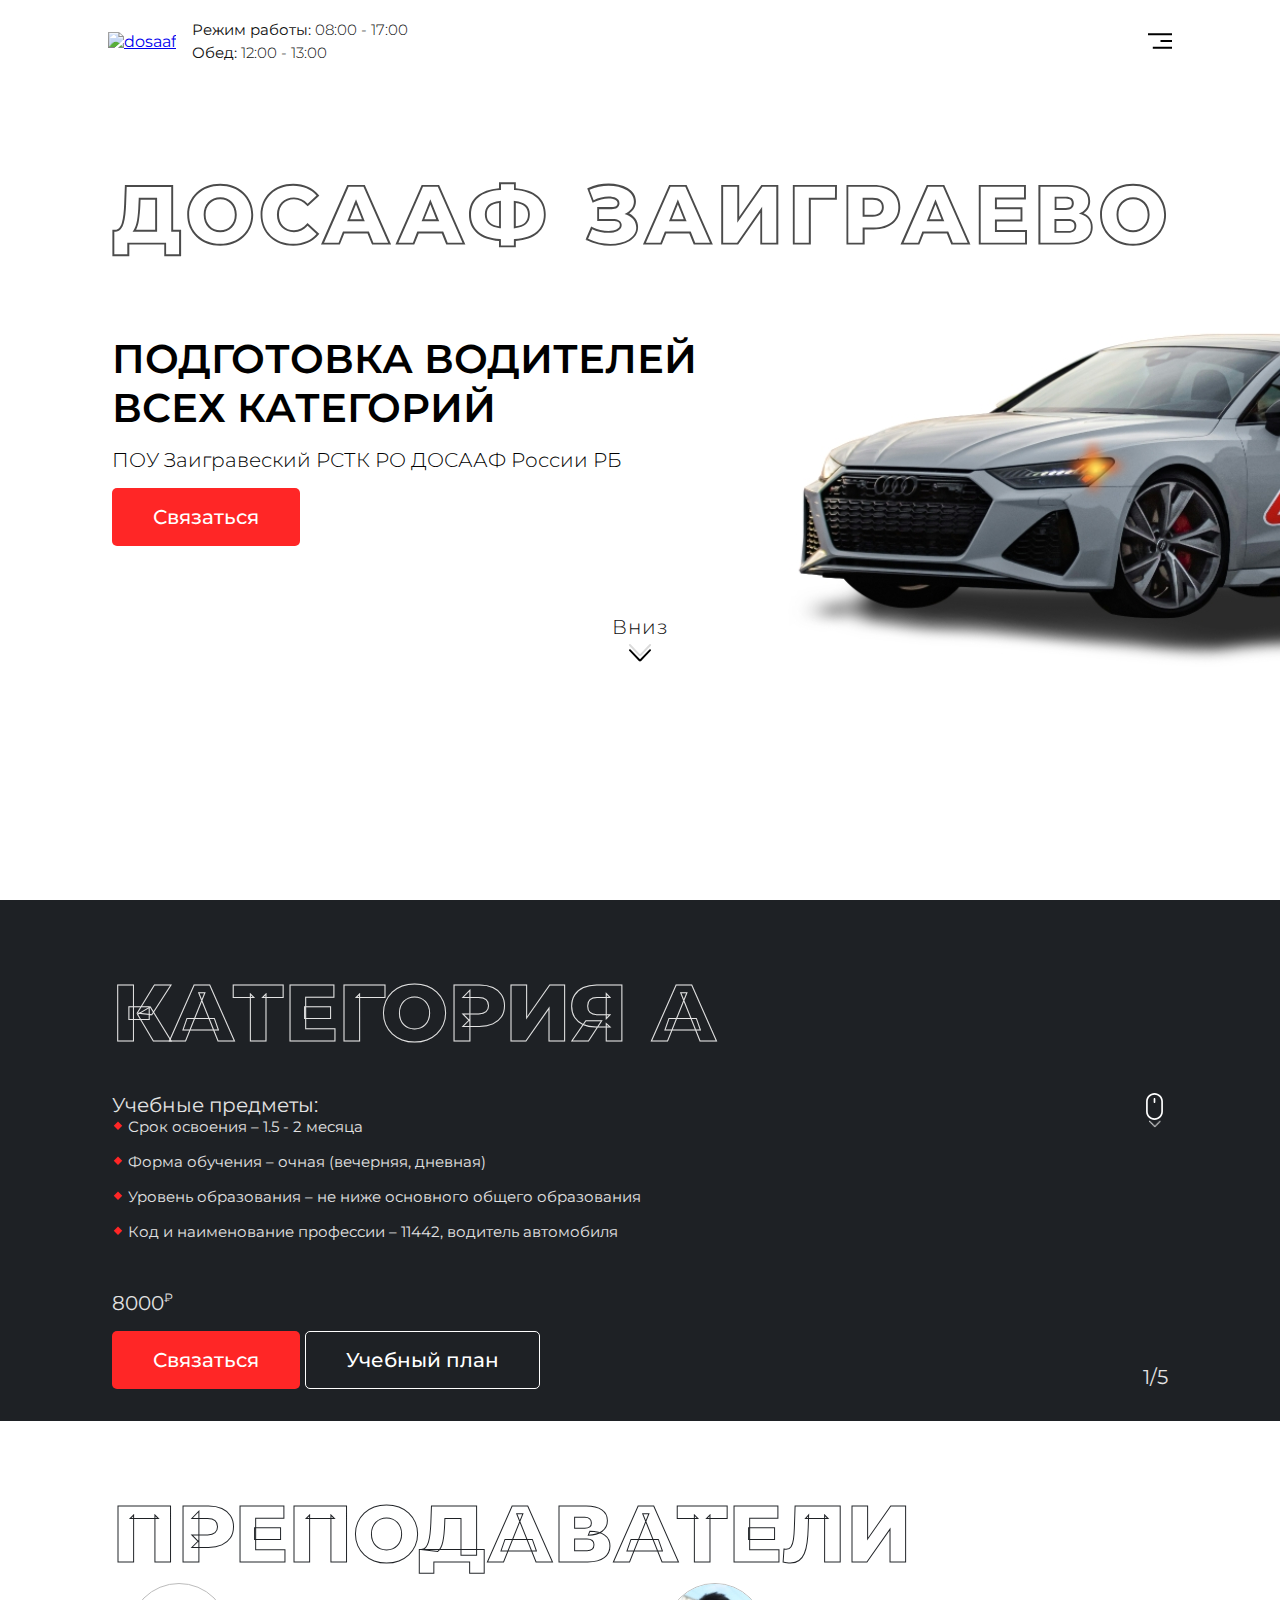
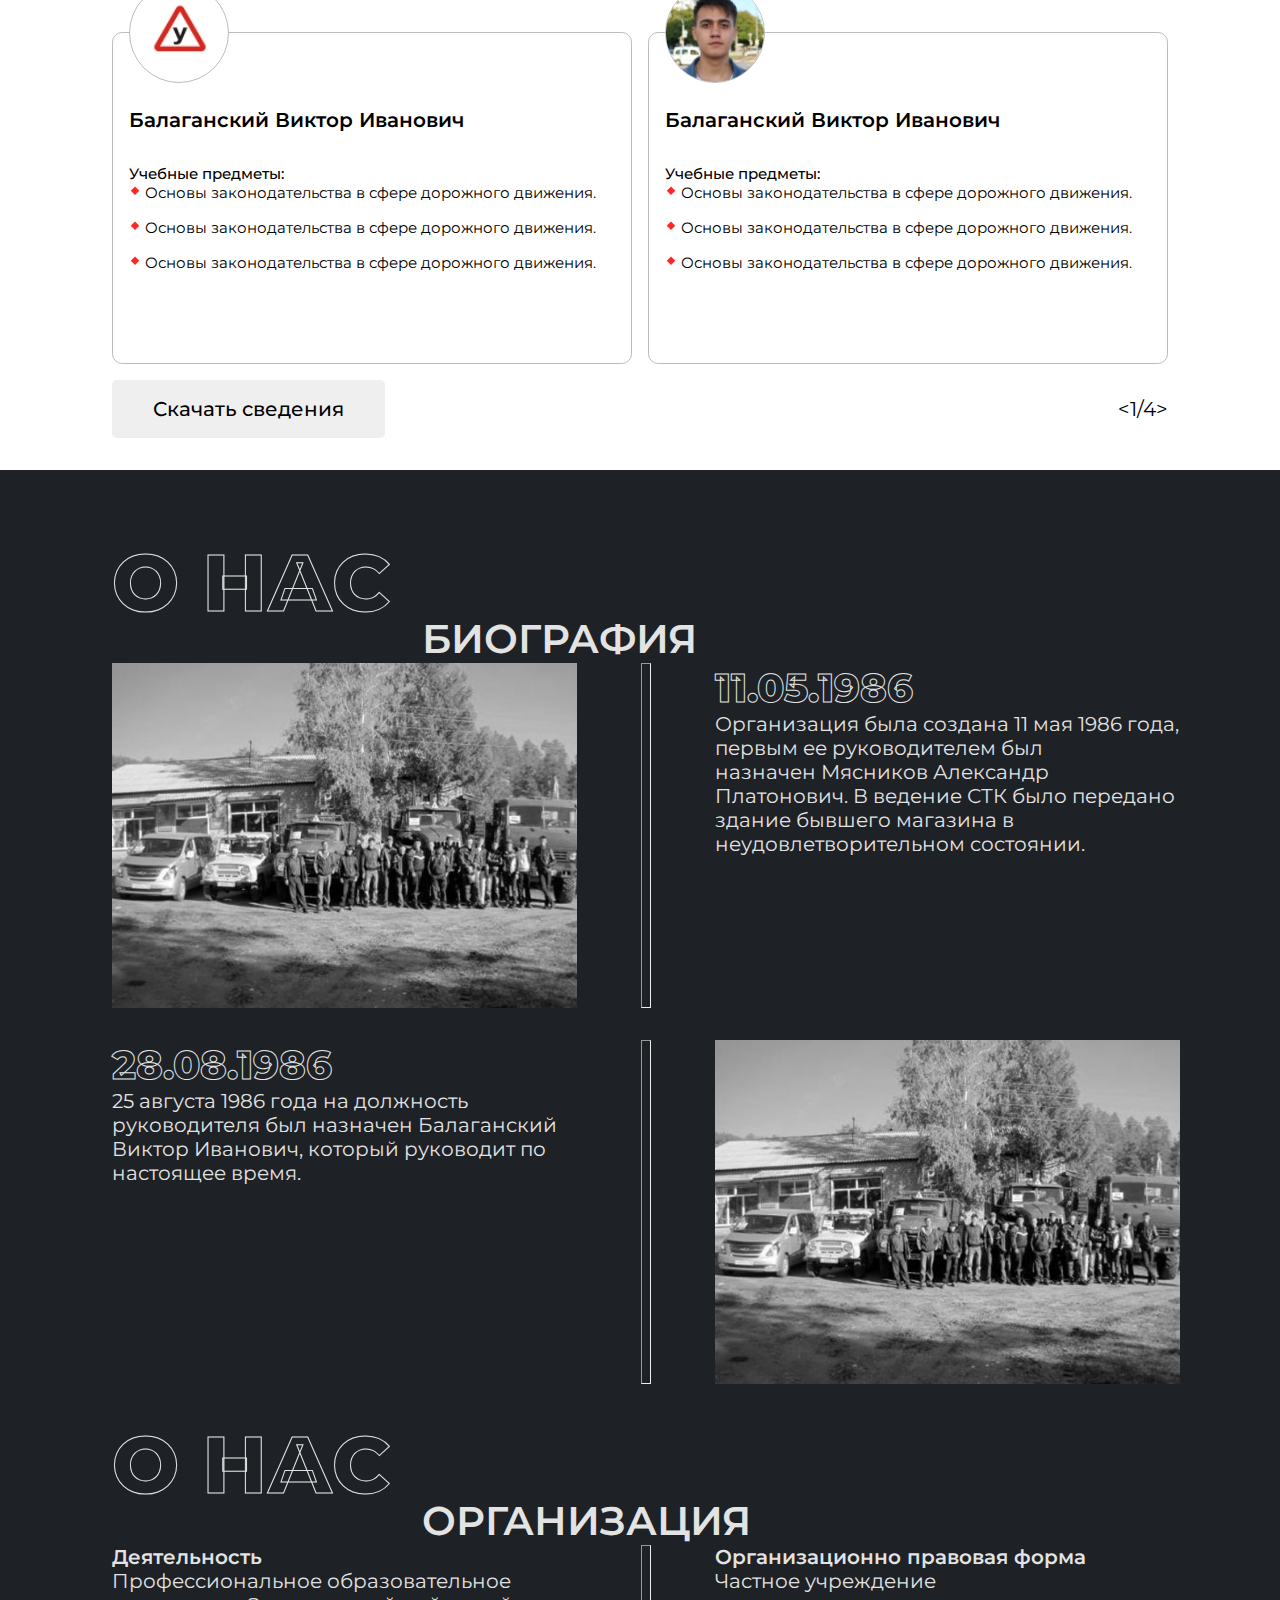
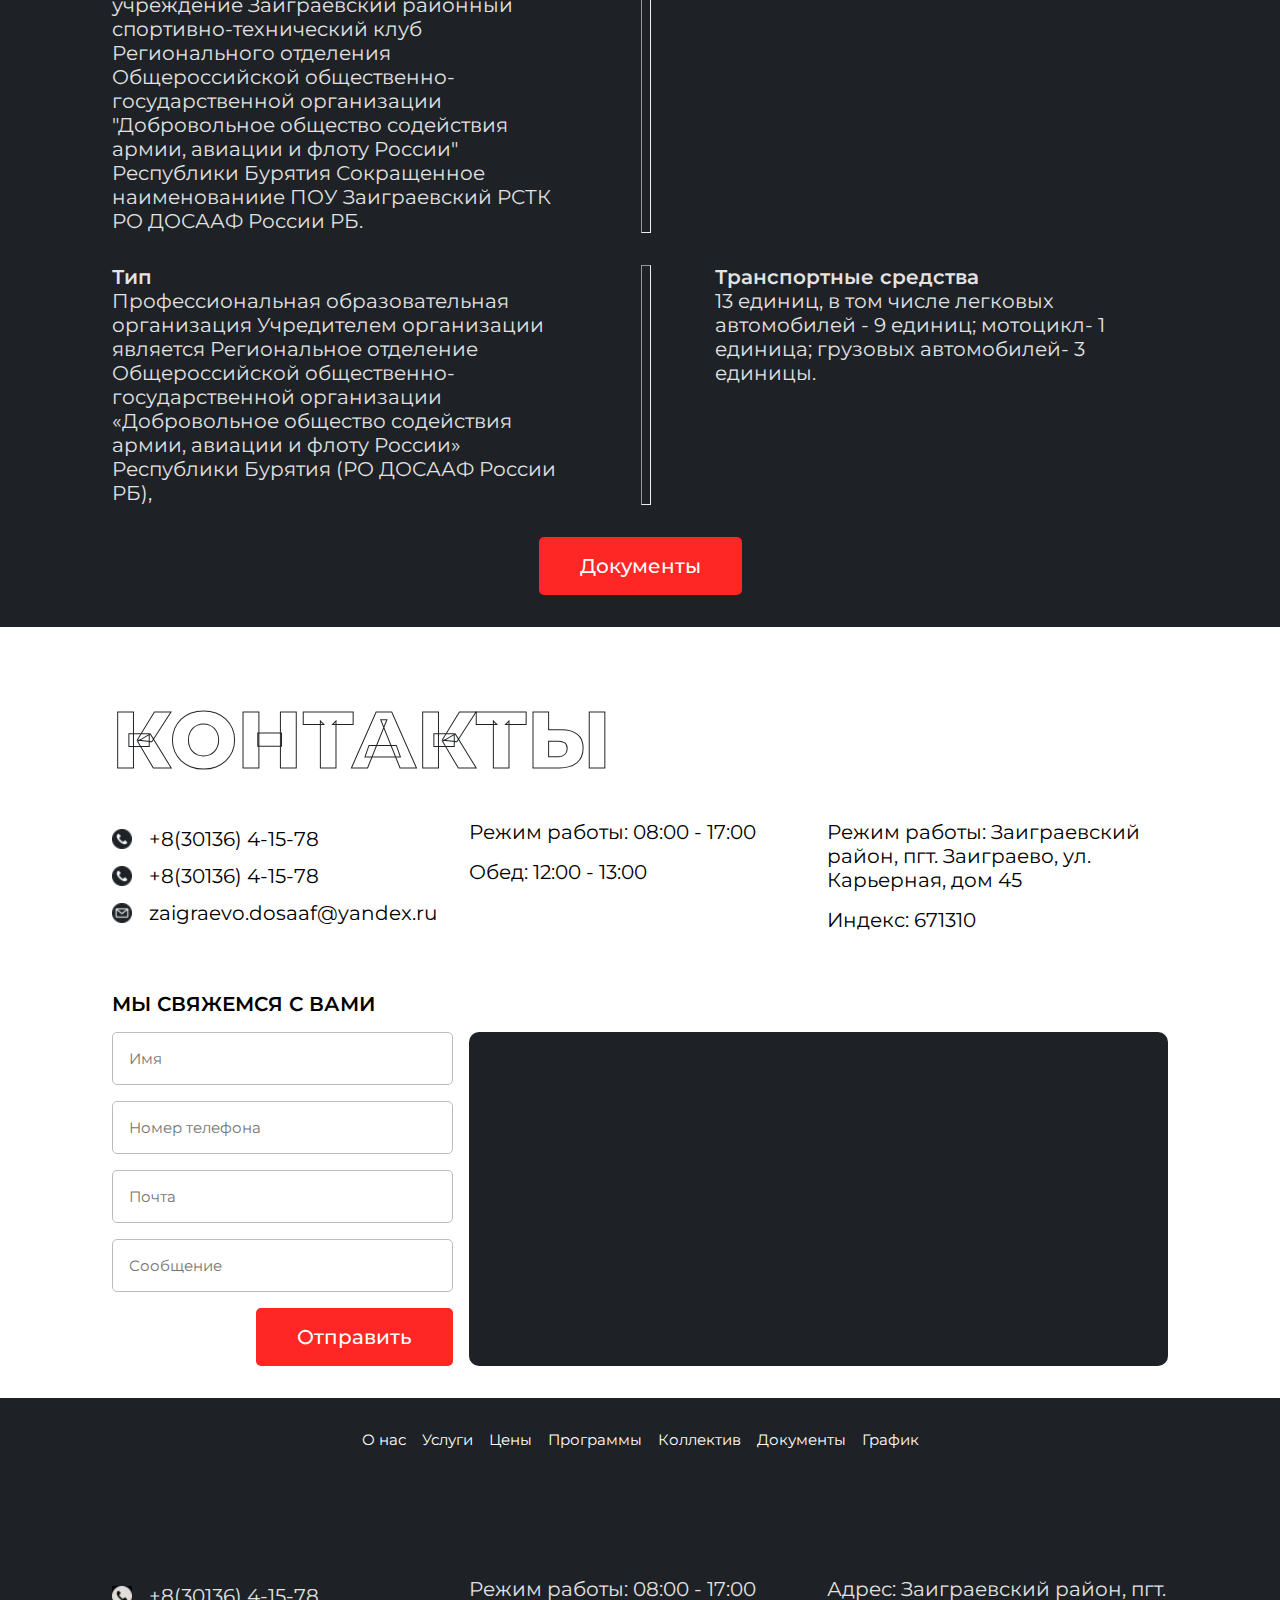
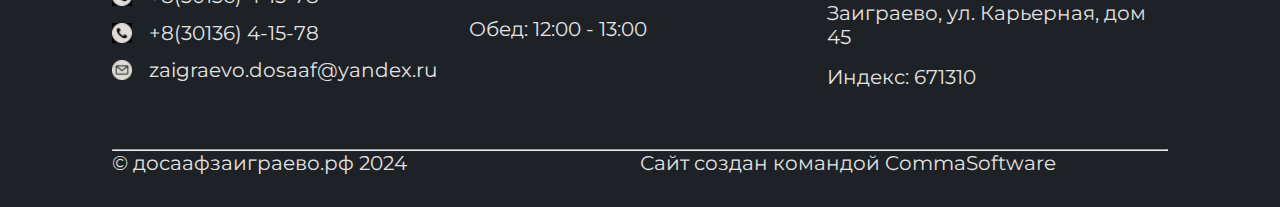
==== dosaaf-zaigraevo/index.html @ 447f6dce "Layout of header is ready" ====
<!DOCTYPE html>
<html lang="en">
<head>
	<meta charset="UTF-8">
	<meta name="viewport" content="width=device-width, initial-scale=1.0">
	<meta name="viewport" content="width=device-width, initial-scale=1">
	<link rel="stylesheet" href="css/root.css">
	<link rel="stylesheet" href="css/ui.css">
	<link rel="stylesheet" href="css/normalize.css">
	<link rel="stylesheet" href="css/sections/header.css">
	<link rel="stylesheet" href="css/sections/main-banner.css">
	<link rel="stylesheet" href="css/sections/teachers.css">
	<link rel="stylesheet" href="css/sections/about-us.css">
	<link rel="stylesheet" href="css/sections/contacts.css">
	<link rel="stylesheet" href="css/sections/footer.css">
	<link rel="stylesheet" href="css/sections/category.css">
	<link rel="preconnect" href="https://fonts.googleapis.com">
	<link rel="preconnect" href="https://fonts.gstatic.com" crossorigin>
	<link rel="preconnect" href="https://fonts.googleapis.com">
	<link rel="preconnect" href="https://fonts.gstatic.com" crossorigin>
	<link href="https://fonts.googleapis.com/css2?family=Montserrat:ital,wght@0,100..900;1,100..900&display=swap" rel="stylesheet">
	<title>Document</title>
</head>
<body>
	<header class="header">
		<div class="header__container">
			<div class="nav__header">
				<div class="nav-info">
					<a href="#!" class="nav__logo">
						<img src="img/dosaaf.jpg" alt="dosaaf" class="dosaaf__logo" loading="lazy">
					</a>
					<div class="nav-info__item">
						<p class="nav-info__data-field"><b>Режим работы:</b> 08:00 - 17:00</p>
						<p class="nav-info__data-field"><b>Обед:</b> 12:00 - 13:00</p>
					</div>
				</div>
				<div class="nav__menu">
					<button class="nav__btn" id="changeImgBtn"></button>
					<div class="nav__menu--hidden">
						<div class="nav__hidden">
							<nav class="nav-footer--hidden">
								<a href="#about-us-section" class="nav-footer__link">О нас</a>
								<a href="#category-section" class="nav-footer__link">Услуги</a>
								<a href="#category-section" class="nav-footer__link">Цены</a>
								<a href="#category-section" class="nav-footer__link">Программы</a>
								<a href="#teachers-section" class="nav-footer__link">Коллектив</a>
								<a href="#document-section" class="nav-footer__link">Документы</a>
								<a href="#contact-section" class="nav-footer__link">График</a>
							</nav>
							<div class="nav__contact-info">
								<div class="contact-info__item">
									<p class="contact-info__data-field has--icon contact--phone">+8(30136) 4-15-78</p>
									<p class="contact-info__data-field has--icon contact--phone">+8(30136) 4-15-78</p>
									<p class="contact-info__data-field has--icon contact--email">zaigraevo.dosaaf@yandex.ru</p>
								</div>
								<div class="contact-info__item">
									<p class="contact-info__data-field"><b>Адрес:</b> Заиграевский район, пгт.<br>Заиграево, ул. Карьерная, дом 45</p>
									<p class="contact-info__data-field"><b>Индекс:</b> 671310</p>
								</div>
							</div>
						</div>
					</div>
				</div>
			</div>
		</div>
	</header>
	<section class="section light-background">
		<div class="container" id="main-section">
			<div class="main-name"></div>
			<div class="main-banner">
				<div class="main-banner__text-block">
					<h1 class="main-banner__text-block__title">Подготовка водителей всех категорий</h1>
					<h2 class="main-banner__text-block__text">ПОУ Заигравеский РСТК РО ДОСААФ России РБ</h2>
					<a href="#contact-section" class="btn btn is--red" type="submit">Связаться</a>
				</div>
				<div class="main-banner__image-block">
					<img src="img/car.jpeg" alt="car" class="car-logo" loading="lazy">
					<svg class="car-blick" width="681" height="387" viewBox="0 0 681 387" fill="none" xmlns="http://www.w3.org/2000/svg" xmlns:xlink="http://www.w3.org/1999/xlink"><g filter="url(#filter0_f_2008_5)"><path d="M315.327 157.72L322.455 139L327.545 156.68L353 163.96L329.582 173.32L322.455 191L315.327 173.32L297 163.96L315.327 157.72Z" fill="url(#paint0_radial_2008_5)"/></g><defs><pattern id="pattern0_2008_5" patternContentUnits="objectBoundingBox" width="1" height="1"><use xlink:href="#image0_2008_5" transform="scale(0.000295247 0.000664495)"/></pattern><filter id="filter0_f_2008_5" x="286.7" y="128.7" width="76.6" height="72.6" filterUnits="userSpaceOnUse" color-interpolation-filters="sRGB"><feFlood flood-opacity="0" result="BackgroundImageFix"/><feBlend mode="normal" in="SourceGraphic" in2="BackgroundImageFix" result="shape"/><feGaussianBlur stdDeviation="5.15" result="effect1_foregroundBlur_2008_5"/></filter><radialGradient id="paint0_radial_2008_5" cx="0" cy="0" r="1" gradientUnits="userSpaceOnUse" gradientTransform="translate(325 167) rotate(93.5763) scale(24.0468 25.8966)"><stop stop-color="white"/><stop offset="0.225" stop-color="#FFD951"/><stop offset="0.445" stop-color="#FF6737"/></radialGradient></defs></svg>
				</div>
			</div>
			<div class="main-banner__scroll-down">
				<a href="#category-section">Вниз</a>
			</div>
		</div>
	</section>
	<div class="section dark-background">
		<div class="container" id="category-section">
			<div class="container-title">Категория А</div>
			<article class="category">
				<div class="study__info">
					<div class="card__info title">Учебные предметы:</div>
					<ul class="card__info list">
						<li class="item"><span class="bold">Срок освоения</span> – 1.5 - 2 месяца</li>
						<li class="item"><span class="bold">Форма обучения</span> – очная (вечерняя, дневная)</li>
						<li class="item"><span class="bold">Уровень образования</span> – не ниже основного общего образования</li>
						<li class="item"><span class="bold">Код и наименование профессии</span> – 11442, водитель автомобиля</li>
					</ul>
				</div>
				<div class="category__mouse-logo">
					<img src="img/mouse.svg" alt="mouse" class="mouse-logo" loading="lazy">
				</div>
				<div class="category__price">
					<p>8000<span class="currency">₽</span></p>
					<div class="category__btn">
						<button class="btn is--red" type="submit">Связаться</button>
						<button class="btn is--black" type="submit">Учебный план</button>
					</div>
				</div>
				<p class="category__page-info">1/5</p>
			</article>
		</div>
	</div>
	<div class="section light-background">
		<div class="container" id="teachers-section">
			<p class="container-title">Преподаватели</p>
			<article class="teachers">
				<div class="card">
					<div class="card__photo">
						<img src="img/sign.jpeg" alt="photo" loading="lazy">
					</div>
					<div class="card__name">Балаганский Виктор Иванович</div>
					<div class="card__info">
						<div class="card__info title">Учебные предметы:</div>
						<ul class="card__info list">
							<li class="item">Основы законодательства в сфере дорожного движения.</li>
							<li class="item">Основы законодательства в сфере дорожного движения.</li>
							<li class="item">Основы законодательства в сфере дорожного движения.</li>
						</ul>
					</div>
				</div>
				<div class="card">
					<div class="card__photo">
						<img src="img/teacher.jpeg" alt="photo" loading="lazy">
					</div>
					<div class="card__name">Балаганский Виктор Иванович</div>
					<div class="card__info">
						<div class="card__info title">Учебные предметы:</div>
						<ul class="card__info list">
							<li class="item">Основы законодательства в сфере дорожного движения.</li>
							<li class="item">Основы законодательства в сфере дорожного движения.</li>
							<li class="item">Основы законодательства в сфере дорожного движения.</li>
						</ul>
					</div>
				</div>
			</article>
			<div class="teachers__btn">
				<button class="btn is--default" type="submit">Скачать сведения</button>
				<div class="counter-list">
					<p><1/4></p>
				</div>
			</div>
		</div>
	</div>
	<div class="section dark-background">
		<div class="container" id="about-us-section">
			<div class="block-title">
				<p class="container-title">О нас</p>
				<p class="container-subtitle">Биография</p>
			</div>
			<article class="about-us-info">
				<div class="about-us-info__photo">
					<img src="img/about-us__photo.jpeg" class="about-us-photo" loading="lazy">
				</div>
				<hr>
				<div class="about-us-info__info">
					<p class="about-us-info__date">11.05.1986</p>
					<p class="about-us-info__text">
						Организация была создана 11 мая 1986 года, первым ее руководителем был назначен Мясников Александр Платонович. 
						В ведение СТК было передано здание бывшего магазина в неудовлетворительном состоянии.
					</p>
				</div>
				<div class="about-us-info__info">
					<p class="about-us-info__date">28.08.1986</p>
					<p class="about-us-info__text">
						25 августа 1986 года на должность руководителя был назначен Балаганский Виктор Иванович, 
						который руководит по настоящее время.
					</p>
				</div>
				<hr>
				<div class="about-us-info__photo">
					<img src="img/about-us__photo.jpeg" class="about-us-photo" loading="lazy">
				</div>
			</article>  
			<div class="block-title">
				<p class="container-title">О нас</p>
				<p class="container-subtitle">Организация</p>
			</div>
			<article class="about-us-info">
				<div class="about-us-info__info">
					<p class="about-us-info__title">Деятельность</p>
					<p class="about-us-info__text">
						Профессиональное образовательное учреждение Заиграевский районный спортивно-технический клуб Регионального отделения 
						Общероссийской общественно-государственной организации "Добровольное общество содействия армии, авиации и 
						флоту России" Республики Бурятия Сокращенное наименованиие ПОУ Заиграевский РСТК РО ДОСААФ России РБ.
					</p>
				</div>
				<hr>
				<div class="about-us-info__info">
					<p class="about-us-info__title">Организационно правовая форма</p>
					<p class="about-us-info__text">
						Частное учреждение
					</p>
				</div>
				<div class="about-us-info__info">
					<p class="about-us-info__title">Тип</p>
					<p class="about-us-info__text">
						Профессиональная образовательная организация Учредителем организации является Региональное отделение Общероссийской
							общественно-государственной организации «Добровольное общество содействия армии, авиации и флоту России» Республики 
							Бурятия (РО ДОСААФ России РБ),
					</p>
				</div>
				<hr>
				<div class="about-us-info__info">
					<p class="about-us-info__title">Транспортные средства</p>
					<p class="about-us-info__text">
						13 единиц, в том числе легковых автомобилей - 9 единиц; мотоцикл- 1 единица; грузовых автомобилей- 3 единицы.
					</p>
				</div>
			</article>
			<div class="about-us__btn">
				<button class="btn is--red" type="submit" id="document-section">Документы</button>
			</div>
		</div>
	</div>
	<div class="section light-background">
		<div class="container" id="contact-section">
			<p class="container-title">Контакты</p>
			<article class="contact-info">
				<div class="contact-info__item--img">
					<img src="img/phone.jpg" alt="phone">
					<p>+8(30136) 4-15-78</p>
					<img src="img/phone.jpg" alt="phone">
					<p>+8(30136) 4-15-78</p>
					<img src="img/email.jpg" alt="email">
					<p>zaigraevo.dosaaf@yandex.ru</p>
				</div>
				<div class="contact-info__item">
					<p><span class="bold">Режим работы:</span> 08:00 - 17:00</p>
					<p><span class="bold">Обед:</span> 12:00 - 13:00</p>
				</div>
				<div class="contact-info__item">
					<p><span class="bold">Режим работы:</span> Заиграевский район, пгт. Заиграево, ул. Карьерная, дом 45</p>
					<p><span class="bold">Индекс:</span> 671310</p>
				</div>
			</article>
			<article class="contact-form">
				<div class="contact-form__title">Мы свяжемся с вами</div>
				<form class="contact-form__form">
					<label class="contact-form__item">
						<input class="contact-form__input" placeholder="Имя" />
					</label>
					<label class="contact-form__item">
						<input class="contact-form__input" placeholder="Номер телефона" />
					</label>
					<label class="contact-form__item">
						<input class="contact-form__input" placeholder="Почта" />
					</label>
					<label class="contact-form__item">
						<input class="contact-form__input" placeholder="Сообщение" />
					</label>
					<button class="btn is--red" type="submit">Отправить</button>
				</form>
				<div class="contact-form__map"></div>
			</article>
		</div>
	</div>
	<div class="section dark-background">
		<div class="container">
			<nav class="nav-footer">
				<a href="#about-us-section" class="nav-footer__link">О нас</a>
				<a href="#category-section" class="nav-footer__link">Услуги</a>
				<a href="#category-section" class="nav-footer__link">Цены</a>
				<a href="#category-section" class="nav-footer__link">Программы</a>
				<a href="#teachers-section" class="nav-footer__link">Коллектив</a>
				<a href="#document-section" class="nav-footer__link">Документы</a>
				<a href="#contact-section" class="nav-footer__link">График</a>
			</nav>
			<article class="contact-info">
				<div class="contact-info__item--img">
					<img src="img/phone.jpg" alt="phone" class="white-img">
					<p>+8(30136) 4-15-78</p>
					<img src="img/phone.jpg" alt="phone" class="white-img">
					<p>+8(30136) 4-15-78</p>
					<img src="img/email.jpg" alt="email" class="white-img">
					<p>zaigraevo.dosaaf@yandex.ru</p>
				</div>
				<div class="contact-info__item">
					<p><span class="bold">Режим работы:</span> 08:00 - 17:00</p>
					<p><span class="bold">Обед:</span> 12:00 - 13:00</p>
				</div>
				<div class="contact-info__item">
					<p><span class="bold">Адрес:</span> Заиграевский район, пгт. Заиграево, ул. Карьерная, дом 45</p>
					<p><span class="bold">Индекс:</span> 671310</p>
				</div>
			</article>
			<hr>
			<div class="advertisement-banner">
				<p>© досаафзаиграево.рф 2024</p>
				<p>Сайт создан командой CommaSoftware</p>
			</div>
		</div>
	</div>
	<script src="js/script.js"></script>
</body>
</html>
---- dosaaf-zaigraevo/css/root.css ----
:root {
	/* Отступы */
	--space: 4px; /* 4px */
	--space-2x: calc(var(--space) * 2); /* 8px */
	--space-3x: calc(var(--space) * 3); /* 12px */
	--space-4x: calc(var(--space) * 4); /* 16px */
	--space-5x: calc(var(--space) * 5); /* 20px */
	--space-6x: calc(var(--space) * 6); /* 24px */
	--space-7x: calc(var(--space) * 7); /* 28px */
	--space-8x: calc(var(--space) * 8); /* 32px */
	--space-9x: calc(var(--space) * 9); /* 36px */
	--space-10x: calc(var(--space) * 10); /* 40px */
	--space-12x: calc(var(--space) * 12); /* 48px */
	--space-16x: calc(var(--space) * 16); /* 64px */
	--space-32x: calc(var(--space) * 32); /* 128px */
	--space-64x: calc(var(--space) * 64); /* 256px */


	/* Параметры шрифтов */
	--font-size-main: 20px;
	--font-weight-main: 300;

	--font-size-additional: 15px;
	--font-weight-additional: 500;
	--font-weight-light-additional: 400;

	--font-size-subtitle: 40px;
	--font-weight-subtitle: 600;

	--font-size-container-title: 80px;
	--font-weight-container-title: 800;
	--font-family-global: "Montserrat", sans-serif;


	/* Цвета */
	--color-black: #101010;
	--color-map: #4B4B4B;
	--color-red: #FF2626;
	--color-white: #FFFFFF;
	--color-white-additional: #E3E3E3;
	--dark-background: #1E2125;
	--light-background: #FFFFFF;
	--border-gray: 1px solid #BCBCBC;


	/* Отступы и размеры элементов */
	--width-container: 1088px;
	--header-height: 100px;
	--main-padding: 32px 16px;
}

@media screen and (max-width: 768px) {
	:root {
		--header-height: 88px;
	}
}
---- dosaaf-zaigraevo/css/ui.css ----
/* ----- Sections ----- */

/* Стиль для списка */

.list {
	list-style-type: none;
	padding-inline-start: unset;
}

.item {
	position: relative;
	padding-left: 16px;
	margin-bottom: 16px;
	font-size: var(--font-size-additional);
	font-weight: var(--font-weight-light-additional);
}

.item:before {
	content: '';
	width: 6px;
	height: 6px;
	transform: rotate(45deg) translate(-50%, -50%);
	background-color: var(--color-red);
	display: block;
	position: absolute;
	left: 3px;
	top: 50%;
}

/* ------------------------------------- */

.dark-background {
	background-color: var(--dark-background);
	color: var(--color-white-additional);
}

.dark-background .container-title {
	color: var(--dark-background);
	-webkit-text-stroke-width: 1px;
	-webkit-text-stroke-color: var(--color-white-additional);
}

.dark-background a {
	text-decoration: none;
	color: var(--color-white);
}

.light-background .container-title {
	color: var(--color-white);
	background-color: var(--light-background);
	-webkit-text-stroke-width: 1px;
	-webkit-text-stroke-color: var(--dark-background);
}

.container-title { 
	font-size: var(--font-size-container-title);
	font-weight: var(--font-weight-container-title);
	margin: var(--space-8x) 0;
	text-transform: uppercase;
}

.container-subtitle {
	font-size: var(--font-size-subtitle);
	font-weight: var(--font-weight-subtitle);
	text-transform: uppercase;
}

.container {
	max-width: var(--width-container);
	margin: 0 auto;
	padding: var(--main-padding);
	font-size: var(--font-size-main);
}


/* ----- Buttons ----- */

.btn {
	display: inline-block;
	text-decoration: none;
	padding: var(--space-4x) var(--space-10x);
	border-radius: 5px;
	font-weight: var(--font-weight-additional);
	border: 1px solid transparent;
	font-size: var(--font-size-main);
	transition: 300ms;
	cursor: pointer;
}

.btn:hover {
	background-color: var(--color-black);
	color: var(--color-white)
}

.btn.is--red {
	position: relative;
	background-color: var(--color-red);
	border-color: transparent;
	color: var(--color-white);
	overflow: hidden;
}

.btn.is--red:not(:hover, :active)::after {
	content: "";
	display: block;
	position: absolute;
	left: -100px;
	top: -20px;
	bottom: -20px;
	width: 64px;
	background: linear-gradient(to right, #fff0, #fe9d9d85);
	transform: rotate(25deg);
	filter: blur(5px);
	animation: btnblick 4500ms infinite ease-out 1s;
}

@keyframes btnblick {
	0% { left: -100px }
	6% { left: 75% }
	12% { left: 100% }
	100% { left: 100% }
}

.btn.is--red:hover {
	background-color: var(--color-white);
	color: var(--color-black);
	border-color: var(--color-black);
}

.btn.is--black {
	background-color: transparent;
	border-color: var(--color-white);
	color: var(--color-white);
}

.btn.is--black:hover {
	background-color: var(--color-white);
	color: var(--color-black);
}

input {
	padding: var(--space-4x) var(--space-10x) var(--space-4x) var(--space-4x);
	box-sizing: border-box;
	border: 1px solid rgb(188, 188, 188);
	border-radius: calc(var(--space) + 1px);
	width: 100%;
	font-size: var(--font-size-additional);
}

.white-img {
	filter: invert(100%);
}

@media screen and (max-width: 768px) {
	.container {
		padding: var(--space-12x) var(--space-3x);
	}
	
	.container-title {
		font-size: 30px;        
	}

	.container-subtitle {
		font-size: 20px;
	}

	button {
		width: 100%;
	}
}
---- dosaaf-zaigraevo/css/sections/header.css ----
header {
	position: fixed;
	top: 0;
	z-index: 100;
	width: 100%;
	padding: 0;
	background-color: var(--color-white);
}

header .header__container {
	max-width: var(--width-container);
	margin: 0 auto;
	padding: var(--space-5x) var(--space-3x);
}

.nav__header {
	display: flex;
	justify-content: space-between;
	align-items: center;
	margin:  0;
}

.nav-info {
	display: flex;
	align-items: center;
	justify-content: center;
	gap: var(--space-4x);
}

.nav-info__item {
	display: flex;
	flex-direction: column;
	gap: 4px;
}

.nav-info__data-field {
	color: var(--color-black);
	font-size: 15px;
	font-weight: 400;
}

.nav-info__data-field {
	font-weight: 300;
}

.nav__contact-info .contact-info__item:not(:first-child) {
	margin-top: var(--space-8x);
}

.contact-info__item {
	display: flex;
	flex-direction: column;
	gap: var(--space-4x);
}

.contact-info__data-field {
	color: var(--color-black);
	font-size: 20px;
	margin: 0 5px;
}

.contact-info__data-field.has--icon {
	display: inline-flex;
	align-items: center;
}

.contact--email::before {
	content: url("data:image/svg+xml, <svg xmlns='http://www.w3.org/2000/svg' xmlns:xlink='http://www.w3.org/1999/xlink' x='0px' y='0px' viewBox='0 0 24 24' style='enable-background:new 0 0 24 24;' xml:space='preserve'><path fill='%231E2125' d='M12,0C5.4,0,0,5.4,0,12c0,6.6,5.4,12,12,12s12-5.4,12-12C24,5.4,18.6,0,12,0z M7.5,7.5h9c0.7,0,1.3,0.5,1.5,1.2l-6,3.7L6,8.7C6.2,8,6.8,7.5,7.5,7.5z M6,9.5l4.4,2.7L6,14.9V9.5z M16.5,16.5h-9c-0.6,0-1.1-0.3-1.4-0.9l4.9-3l0.9,0.6l0.9-0.6l4.9,3C17.6,16.2,17.1,16.5,16.5,16.5z M18,14.9l-4.4-2.7L18,9.5V14.9z'/></svg>");
	display: inline-block;
	width: 24px;
	height: 24px;
	margin-right: var(--space-2x);
}
.contact--phone::before{
	content: url("data:image/svg+xml, <svg xmlns='http://www.w3.org/2000/svg' xmlns:xlink='http://www.w3.org/1999/xlink' x='0px' y='0px' viewBox='0 0 24 24' style='enable-background:new 0 0 24 24;' xml:space='preserve'><path fill='%231E2125' d='M12,0C5.4,0,0,5.4,0,12s5.4,12,12,12s12-5.4,12-12S18.6,0,12,0z M17.7,16.4L17,17.1c-0.6,0.5-1.4,0.8-2.1,0.5c-1.9-0.7-3.6-1.8-5-3.2c-1.5-1.4-2.5-3.1-3.2-5c-0.3-0.7-0.1-1.5,0.5-2l0.7-0.7c0.5-0.5,1.3-0.5,1.8,0l0.1,0.1l1.3,1.5c0.2,0.3,0.3,0.7,0.2,1.1L10.9,11c-0.1,0.2,0,0.4,0.1,0.5l1.8,1.8c0.2,0.1,0.3,0.1,0.5,0.1l1.6-0.4c0.4-0.1,0.8,0,1.1,0.2l1.6,1.3C18.2,15,18.2,15.9,17.7,16.4z'/></svg>");
	display: inline-block;
	width: 24px;
	height: 24px;
	margin-right: var(--space-2x);
}

.contact-info__data-field b {
	font-weight: 500;
}

.nav__menu--hidden {
	position: absolute;
	left: 0;
	right: 0;
	top: var(--header-height);
	z-index: -1;
	height: calc(100dvh - var(--header-height));
	overflow-y: auto;
	background-color: var(--color-white);
	transition: 300ms ease-in-out;
}

.nav__menu--hidden:not(.is--opened) {
	transform: translateY(-150%);
}

.nav__hidden {
	max-width: var(--width-container);
	margin: 0 auto;
	padding: 0 var(--space-3x);
	padding-top: var(--space-8x);
	box-sizing: border-box;
	display: flex;
	flex-direction: row-reverse;
	justify-content: space-between;
}

.nav-footer--hidden {
	display: flex;
	flex-direction: column;
	align-items: end;
	gap: var(--space-4x);
}

.nav-footer__link {
	text-decoration: none;
	color: var(--color-black);
	font-size: 15px;
	font-weight: 400;
	transition: 150ms;
}

.nav-footer__link:hover {
	color: var(--color-red);
}

.nav__btn {
	position: relative;
	display: flex;
	width: 24px;
	height: 24px;
	padding: 0;
	border-radius: 0;
	border: 0;
	background-color: transparent;
	cursor: pointer;
}

.nav__btn::after {
	content: url("data:image/svg+xml, <svg xmlns='http://www.w3.org/2000/svg' xmlns:xlink='http://www.w3.org/1999/xlink' x='0px' y='0px' viewBox='0 0 24 24' style='enable-background:new 0 0 24 24;' xml:space='preserve'><path d='M0,4.3h24v1.9H0V4.3z M12.5,11H24V13H12.5V11z M4.8,17.8H24v1.9H4.8V17.8z'/></svg>");
	width: 24px;
	margin: auto;
}

.nav__btn.is--opened::after {
	content: url("data:image/svg+xml, <svg xmlns='http://www.w3.org/2000/svg' xmlns:xlink='http://www.w3.org/1999/xlink' x='0px' y='0px' viewBox='0 0 24 24' style='enable-background:new 0 0 24 24;' xml:space='preserve'><path d='M2.9,20L20.5,2.3L22,3.7L4.3,21.4L2.9,20z M3.9,2.5l17.7,17.7l-1.4,1.4L2.5,3.9L3.9,2.5z'/></svg>");
}

/*  */
.contact-info__item--img {
	display: grid;
	grid-template-columns: auto auto;
	align-items: center;
}

/*  */
@media screen and (max-width: 768px) {
	header .header__container {
		margin: var(--space-3x) 0;
		padding: 0 var(--space-3x);
	}
	
	.nav__hidden {
		display: grid;
		row-gap: var(--space-8x);
	}
	
	.nav-footer--hidden {
		display: flex;
		flex-direction: column;
		align-items: start;
		gap: var(--space-8x);
	}
	
	.nav__btn {
		padding: 0;
		border-radius: 0;
		border: 0;
	}
}
---- dosaaf-zaigraevo/css/sections/main-banner.css ----
#main-section {
	min-height: calc(100dvh - var(--header-height));
}

.main-name {
	padding: 32px 0;
	width: 100%;
}

.main-name::after {
	content: url("data:image/svg+xml, <svg xmlns='http://www.w3.org/2000/svg' xmlns:xlink='http://www.w3.org/1999/xlink' x='0px' y='0px' viewBox='0 0 1091 104' style='enable-background:new 0 0 1091 104;' xml:space='preserve'><path fill='%234B4B4B' d='M994.1,58.4c-1.5-1.2-3.6-1.7-6.1-1.7h-13.3h-1v1v12.2v1h1H988c2.5,0,4.6-0.6,6.1-1.8c1.5-1.3,2.2-3.1,2.2-5.4C996.3,61.5,995.6,59.6,994.1,58.4z M992.8,67.6c-1,0.8-2.5,1.3-4.8,1.3h-12.3V58.7H988c2.3,0,3.9,0.5,4.8,1.3c0.9,0.8,1.5,1.9,1.5,3.8C994.3,65.6,993.8,66.8,992.8,67.6z M1003.8,50.7c4.3-2.8,6.8-7.2,6.8-12.7c0-5.3-2.2-9.4-6.4-12.3c-4.1-2.8-9.9-4.2-17.2-4.2h-28.9h-1v1V82v1h1h30.5c7.8,0,13.9-1.7,18.1-4.8c4.3-3.1,6.5-7.7,6.5-13.2c0-3.8-1-7-3-9.5C1008.7,53.4,1006.5,51.8,1003.8,50.7z M1005.7,76.6c-3.8,2.8-9.4,4.4-17,4.4h-29.5V23.5h27.9c7,0,12.4,1.4,16,3.9c3.6,2.4,5.5,6,5.5,10.6c0,5.5-2.7,9.6-7.5,12l-2.2,1.1l2.3,0.7c3.3,1.1,5.8,2.7,7.5,4.9c1.7,2.2,2.6,4.9,2.6,8.3C1011.3,69.9,1009.4,73.9,1005.7,76.6z M534.4,50.9c4.3-2.8,6.9-7.1,6.9-12.5c0-6-3.5-10.6-8.7-13.7c-5.2-3.1-12.2-4.7-19.5-4.7c-7.1,0-14.6,1.5-21.3,4.7l-0.8,0.4l0.3,0.9l4.9,12.8l0.9-0.4l0,0l-0.9,0.4l0.4,1.1l1-0.5c5-2.6,10.7-4,15.3-4c2.8,0,5.2,0.5,6.9,1.4c1.6,0.9,2.5,2.1,2.5,3.6c0,1.2-0.5,2.2-1.4,2.8c-1,0.7-2.5,1.2-4.7,1.2h-13.9h-1v1v12.3v1h1h15.2c2.3,0,4.1,0.4,5.4,1.1c1.2,0.7,1.8,1.7,1.8,3.1c0,1.8-1.1,3.3-3.2,4.3c-2.1,1.1-5.1,1.7-8.6,1.7c-5.3,0-11.5-1.3-16.9-4.1l-1-0.5l-0.4,1l-5,11.7l0.9,0.4l-0.5,0.9c7.9,4,16.6,5.9,24.7,5.9c7.7,0,14.9-1.7,20.1-4.9c5.3-3.2,8.7-8,8.7-14.1C543.7,58.9,540.2,53.8,534.4,50.9z M533.9,77.7c-4.9,3-11.7,4.6-19.1,4.6c-7.5,0-15.6-1.7-22.9-5.3l4.2-9.9c5.4,2.6,11.5,3.8,16.8,3.8c3.7,0,7-0.6,9.5-1.9c2.5-1.3,4.2-3.3,4.2-6.1c0-2.2-1.1-3.8-2.8-4.8c-1.7-1-3.9-1.4-6.4-1.4h-14.2V46.5h12.9c2.4,0,4.4-0.5,5.9-1.5c1.5-1.1,2.3-2.6,2.3-4.5c0-2.5-1.4-4.3-3.5-5.4c-2.1-1.1-4.8-1.6-7.9-1.6c-4.7,0-10.3,1.2-15.3,3.7l-4.2-10.8c6.2-2.8,13.1-4.1,19.6-4.1c7.1,0,13.7,1.5,18.5,4.4c4.8,2.8,7.7,6.9,7.7,12c0,5.2-2.9,9.4-7.6,11.7l0.4,0.9v0l-0.4-0.9l-2.1,1l2.2,0.8c6.2,2.3,9.9,7.2,9.9,13.3C541.7,70.5,538.8,74.7,533.9,77.7z M490.6,77.5l-0.5,0.9l-0.8-0.4l0.4-0.9L490.6,77.5z M1054.9,34.2c-9.6,0-17.1,7.2-17.1,18c0,10.8,7.5,18,17.1,18c9.6,0,17.1-7.2,17.1-18C1072,41.4,1064.5,34.2,1054.9,34.2z M1054.9,68.2c-8.4,0-15.1-6.2-15.1-16s6.6-16,15.1-16c8.4,0,15.1,6.2,15.1,16S1063.3,68.2,1054.9,68.2z M1054.9,20.3c-19.5,0-34.1,13.5-34.1,31.9s14.5,31.9,34.1,31.9c19.5,0,34.1-13.5,34.1-31.9S1074.4,20.3,1054.9,20.3z M1054.9,82.2c-18.6,0-32.1-12.7-32.1-29.9s13.5-29.9,32.1-29.9c18.5,0,32.1,12.7,32.1,29.9S1073.5,82.2,1054.9,82.2z M851.7,38.6l-0.9,0.4h0L851.7,38.6l-0.9-2.3l-0.9,2.3l-7.7,19l-0.6,1.4h1.5h15.3h1.5l-0.6-1.4L851.7,38.6z M856.9,57h-12.3l6.2-15.4L856.9,57z M885.5,82L885.5,82l0.9-0.4l-26.3-59.5l-0.3-0.6h-0.7h-16.6h-0.7l-0.3,0.6l0.9,0.4l0,0l-0.9-0.4l-26.3,59.5l-0.6,1.4h1.5h17.2h0.7l0.3-0.6l4.4-10.9h23.8l4.4,10.9l0.3,0.6h0.7h17.5h1.5l-0.6-1.4L885.5,82z M864.2,70.1l-0.3-0.6h-0.7h-25.2h-0.7l-0.3,0.6l0.9,0.4l0,0l-0.9-0.4L832.8,81h-15l25.4-57.5h15.3L884,81h-15.3L864.2,70.1z M585.5,38.6l-0.9,0.4h0L585.5,38.6l-0.9-2.3l-0.9,2.3l-7.7,19l-0.6,1.4h1.5h15.3h1.5l-0.6-1.4L585.5,38.6z M590.7,57h-12.3l6.2-15.4L590.7,57z M704.4,21.5h-1v1V82v1h1h16.6h1v-1V36.8h25.9h1l0-1l0.1-13.3l0-1h-1H704.4z M746.9,34.8h-26h-1v1V81h-14.6V23.5H747L746.9,34.8z M806.9,27.6c-4.8-4-11.7-6.1-19.9-6.1h-27.2h-1v1V82v1h1h16.8h1v-1V67.4h9.4c8.3,0,15.1-2.1,19.9-6.1c4.8-4,7.5-9.8,7.5-16.8C814.4,37.4,811.7,31.6,806.9,27.6z M805.6,59.8c-4.4,3.6-10.7,5.7-18.7,5.7h-10.4h-1v1V81h-14.8V23.5h26.2c8,0,14.3,2.1,18.7,5.7c4.3,3.6,6.8,8.8,6.8,15.3C812.4,51,809.9,56.2,805.6,59.8z M794.4,37.3c-2-1.7-4.9-2.5-8.5-2.5h-9.4h-1v1v17.4v1h1h9.4c3.6,0,6.5-0.8,8.5-2.5c2-1.7,3-4.2,3-7.1C797.4,41.5,796.4,39,794.4,37.3z M793.1,50.1c-1.5,1.3-3.8,2.1-7.2,2.1h-8.4V36.8h8.4c3.3,0,5.7,0.8,7.2,2.1c1.5,1.3,2.3,3.1,2.3,5.7C795.4,47,794.6,48.9,793.1,50.1z M914.2,68v-8.9h25.4h1v-1V45.5v-1h-1h-25.4v-8h29h1v-1v-13v-1h-1h-46.7h-1v1V82v1h1h47.8h1v-1V69v-1h-1H914.2z M943.3,81h-45.8V23.5h44.7v11h-29h-1v1v10v1h1h25.4v10.6h-25.4h-1v1V69v1h1h30.1V81z M593.9,22.1l-0.9,0.4v0L593.9,22.1l-0.3-0.6H593h-16.6h-0.7l-0.3,0.6l0.9,0.4l0,0l-0.9-0.4l-26.3,59.5l-0.6,1.4h1.5h17.2h0.7l0.3-0.6l4.4-10.9h23.8l4.4,10.9l0.3,0.6h0.7h17.5h1.5l-0.6-1.4L593.9,22.1z M598.1,70.1l-0.3-0.6h-0.7H572h-0.7l-0.3,0.6L566.6,81h-15L577,23.5h15.3L617.8,81h-15.3L598.1,70.1z M985.5,47.3c2.5,0,4.5-0.5,6-1.7c1.5-1.2,2.2-3,2.2-5.2c0-2.1-0.7-3.9-2.1-5.1c-1.4-1.2-3.5-1.7-6-1.7h-10.7h-1v1v11.7v1h1H985.5z M990.2,36.8c0.9,0.8,1.4,1.9,1.4,3.6c0,1.7-0.5,2.9-1.4,3.6c-0.9,0.8-2.5,1.2-4.7,1.2h-9.7v-9.7h9.7C987.7,35.6,989.2,36.1,990.2,36.8z M671.5,21.5H671l-0.3,0.4L648,54.3V22.5v-1h-1h-16.6h-1v1V82v1h1h15.9h0.5l0.3-0.4l-0.8-0.6v0l0.8,0.6l22.7-32.3V82v1h1h16.6h1v-1V22.5v-1h-1H671.5z M645.8,81h-14.4V23.5H646v33.9v3.2l1.8-2.6L672,23.5h14.3V81h-14.6V47.2V44l-1.8,2.6L645.8,81z'/><path fill='%234B4B4B' d='M63.2,67.7V22.5v-1h-1H14.3h-1l0,1l1,0l0,0l-1,0l-0.7,18.4l0,0c-0.3,7.9-0.9,14.7-2.4,19.5c-0.7,2.4-1.6,4.2-2.8,5.4c-1.1,1.2-2.4,1.8-4,1.9H1.4h-1v1V94v1h1h15.5h1v-1V83h36.1v11v1h1h15.4h1v-1V68.7v-1h-1H63.2z M8.9,67.2c1.4-1.5,2.4-3.7,3.2-6.2c1.6-5.1,2.2-12.1,2.5-20v0l-1,0l0,0l1,0l0.6-17.4h46v45.2v1h1h7.1V93H55.9V82v-1h-1H16.8h-1v1v11H2.4V69.7h1.1h0l0,0C5.7,69.6,7.5,68.7,8.9,67.2z M427.8,42.2c-2.6-2.3-6.5-3.7-11.6-4.2l-1.1-0.1V39v26.2v1.1l1.1-0.1c5.2-0.6,9.1-1.9,11.7-4.3c2.6-2.4,3.8-5.7,3.8-9.8C431.8,47.9,430.5,44.6,427.8,42.2z M426.6,60.4c-2,1.8-5.1,3.1-9.4,3.7V40.1c4.2,0.6,7.3,1.8,9.3,3.6c2.2,1.9,3.3,4.6,3.3,8.3C429.8,55.7,428.7,58.4,426.6,60.4z M400.8,39L400.8,39l-0.1-1c-5.2,0.6-9.1,1.9-11.7,4.3c-2.6,2.4-3.8,5.7-3.8,9.8c0,4.1,1.3,7.4,4.1,9.7c2.7,2.3,6.5,3.6,11.4,4.3l0.1-1l0,0l-0.1,1l1.1,0.1v-1.1V39v-1.1l-1.1,0.1L400.8,39z M387.2,52.1c0-3.8,1-6.4,3.2-8.3c2-1.8,5.1-3,9.5-3.6v23.8c-4.1-0.6-7.2-1.8-9.3-3.6C388.3,58.4,387.2,55.8,387.2,52.1z M439.9,32.9c-5.3-4.5-12.9-7.2-22.7-8v-5.2v-1h-1h-15.4h-1v1v5.2c-9.7,0.9-17.4,3.6-22.7,8c-5.5,4.6-8.3,11.1-8.3,19.2c0,8,2.8,14.5,8.3,19.1c5.3,4.5,12.9,7.2,22.7,8v5.6v1h1h15.4h1v-1v-5.6c9.8-0.7,17.4-3.4,22.7-7.9c5.5-4.7,8.2-11.2,8.2-19.2C448.1,44,445.3,37.5,439.9,32.9z M438.6,69.8c-5,4.3-12.5,6.9-22.5,7.5l-0.9,0.1v0.9v5.5h-13.4v-5.5v-0.9l-0.9-0.1l-0.1,1h0l0.1-1c-10-0.7-17.5-3.4-22.4-7.6c-5-4.2-7.6-10.1-7.6-17.6c0-7.5,2.6-13.4,7.6-17.6c5-4.2,12.5-6.9,22.5-7.6l-0.1-1h0l0.1,1l0.9-0.1v-0.9v-5.1h13.4v5.1v0.9l0.9,0.1c9.9,0.7,17.4,3.3,22.4,7.6c5,4.2,7.6,10.2,7.6,17.7C446.1,59.6,443.5,65.5,438.6,69.8z M45.6,69.7h1v-1V35.8v-1h-1H28.6h-1l0,1l1,0l0,0l-1,0l-0.3,6.5l0,0c-0.2,5.8-0.6,11.1-1.4,15.5c-0.8,4.5-2,8-3.6,10.3l-1.1,1.6h1.9H45.6z M27.8,58.1c0.8-4.6,1.2-10,1.5-15.8l0,0l0.2-5.5h15.1v30.8H24.9C26.2,65.1,27.2,61.9,27.8,58.1z M111.8,34.2c-9.6,0-17.1,7.2-17.1,18c0,10.8,7.5,18,17.1,18s17.1-7.2,17.1-18C128.9,41.4,121.4,34.2,111.8,34.2z M111.8,68.2c-8.4,0-15.1-6.2-15.1-16s6.6-16,15.1-16s15.1,6.2,15.1,16S120.3,68.2,111.8,68.2z M261.4,22.1l-0.9,0.4v0L261.4,22.1l-0.3-0.6h-0.7h-16.6h-0.7l-0.3,0.6l-26.3,59.5l0.9,0.4l0,0l-0.9-0.4l-0.6,1.4h1.5h17.2h0.7l0.3-0.6l4.4-10.9H264l4.4,10.9l0.3,0.6h0.7h17.5h1.5l-0.6-1.4L261.4,22.1z M265.6,70.1l-0.3-0.6h-0.7h-25.2h-0.7l-0.3,0.6L234.1,81h-15l25.4-57.5h15.3L285.3,81H270L265.6,70.1z M329.8,38.6l-0.9,0.4h0L329.8,38.6l-0.9-2.3l-0.9,2.3l-7.6,19l-0.6,1.4h1.5h15.3h1.5l-0.6-1.4L329.8,38.6z M335,57h-12.3l6.2-15.4L335,57z M253,38.6l-0.9-2.3l-0.9,2.3L252,39l0,0l-0.9-0.4l-7.6,19l-0.6,1.4h1.5h15.3h1.5l-0.6-1.4L253,38.6z M258.2,57h-12.3l6.2-15.4L258.2,57z M111.8,20.3c-19.5,0-34.1,13.5-34.1,31.9s14.5,31.9,34.1,31.9c19.5,0,34.1-13.5,34.1-31.9S131.4,20.3,111.8,20.3z M111.8,82.2c-18.6,0-32.1-12.7-32.1-29.9s13.5-29.9,32.1-29.9c18.6,0,32.1,12.7,32.1,29.9S130.4,82.2,111.8,82.2z M338.2,22.1l-0.3-0.6h-0.7h-16.6H320l-0.3,0.6l-26.3,59.5l0.9,0.4l0,0l-0.9-0.4l-0.6,1.4h1.5h17.2h0.7l0.3-0.6l4.4-10.9h23.8l4.4,10.9l0.3,0.6h0.7h17.5h1.5l-0.6-1.4L338.2,22.1z M342.4,70.1l-0.3-0.6h-0.7h-25.2h-0.7l-0.3,0.6L310.9,81h-15l25.4-57.5h15.3L362.1,81h-15.3L342.4,70.1z M188,36.2c5.4,0,9.7,2.3,13.3,6.6l0.7,0.8l0.8-0.7l-0.7-0.7l0,0l0.7,0.7l10.7-9.7l0.7-0.6l-0.6-0.7c-6-7.5-15.1-11.6-26.4-11.6c-19.4,0-33.7,13.2-33.7,31.9s14.4,31.9,33.7,31.9c11.2,0,20.4-4.1,26.4-11.6l0.6-0.7l-0.7-0.6l-10.7-9.7l-0.7,0.7l0,0l0.7-0.7l-0.8-0.7l-0.7,0.8c-3.6,4.3-7.9,6.6-13.3,6.6c-4.6,0-8.5-1.6-11.2-4.4c-2.7-2.8-4.3-6.8-4.3-11.6c0-4.9,1.6-8.9,4.3-11.6C179.5,37.9,183.3,36.2,188,36.2z M170.4,52.2c0,5.3,1.8,9.8,4.9,13c3.1,3.2,7.5,5,12.7,5c5.7,0,10.3-2.3,14.1-6.5l9.2,8.4c-5.6,6.5-13.9,10.1-24.2,10.1c-18.4,0-31.7-12.4-31.7-29.9s13.3-29.9,31.7-29.9c10.3,0,18.6,3.6,24.2,10.1l-9.2,8.4c-3.8-4.2-8.4-6.5-14.1-6.5c-5.1,0-9.5,1.8-12.7,5C172.2,42.4,170.4,46.9,170.4,52.2z'/></svg>");
}

.main-banner {
	display: grid;
	grid-template-columns: 2fr 1fr;
}

.main-banner__text-block {
	padding-top: 32px;
}

.main-banner__text-block__title {
	font-size: 40px;
	font-weight: 600;
	text-transform: uppercase;
}

.main-banner__text-block__text {
	margin: 16px 0;
	font-size: 20px;
	font-weight: 300;
}

.main-banner__image-block {
	position: relative;
}

.main-banner__image-block .car-logo,
.main-banner__image-block .car-blick {
	position: absolute;
	top: 0;
	left: -45px;
	z-index: -1;
}

.car-blick {
	filter: contrast(150%);
	animation: flashing 450ms infinite alternate-reverse ease-in 1s;
}

@keyframes flashing {
	0% { opacity: 0%; }
	35% { opacity: 0%; }
	65% { opacity: 100%; }
	100% { opacity: 100%; }
}

.main-banner__scroll-down {
	margin-top: 64px;
	margin-bottom: 32px;
	display: flex;
	justify-content: center;
}

.main-banner__scroll-down a {
	display: flex;
	flex-direction: column;
	align-items: center;
	color: var(--color-black);
	text-decoration: none;
	font-weight: 300;
	letter-spacing: 0.05em;
}

.main-banner__scroll-down a::after {
	content: url("data:image/svg+xml, <svg viewBox='0 0 19 14' fill='none' xmlns='http://www.w3.org/2000/svg'><path d='M1.5 4.78577L9.14181 12.6322C9.33808 12.8337 9.66192 12.8337 9.85819 12.6322L17.5 4.78577' stroke='%23010101' stroke-width='1.5' stroke-linecap='round'/><path d='M1.5 0.785767L9.14181 8.63219C9.33808 8.83372 9.66192 8.83372 9.85819 8.63219L17.5 0.785767' stroke='%23DBDBDB' stroke-width='1.5' stroke-linecap='round'/></svg>");
	display: block;
	width: 24px;
	margin-top: 4px;
}

@keyframes flashing {
	0% { opacity: 0%; }
	35% { opacity: 0%; }
	65% { opacity: 100%; }
	100% { opacity: 100%; }
}


@media screen and (max-width: 768px) {
	.main-name {
		width: 300px;
		max-width: 100%;
		padding: 0;
	}

	.main-name::after {
		content: url("data:image/svg+xml, <svg xmlns='http://www.w3.org/2000/svg' xmlns:xlink='http://www.w3.org/1999/xlink' x='0px' y='0px' viewBox='0 0 599.7 203.4' style='enable-background:new 0 0 599.7 203.4;' xml:space='preserve'><path fill='%234B4B4B' d='M504.8,156.5c-1.5-1.2-3.6-1.7-6.1-1.7h-13.3h-1v1v12.2v1h1h13.3c2.5,0,4.6-0.6,6.1-1.8c1.5-1.3,2.2-3.1,2.2-5.4C507,159.6,506.3,157.8,504.8,156.5z M503.5,165.7c-1,0.8-2.5,1.3-4.8,1.3h-12.3v-10.2h12.3c2.3,0,3.9,0.5,4.8,1.3c0.9,0.8,1.5,1.9,1.5,3.8C505,163.7,504.4,164.9,503.5,165.7z M514.5,148.8c4.3-2.8,6.8-7.2,6.8-12.7c0-5.3-2.2-9.4-6.4-12.3c-4.1-2.8-9.9-4.2-17.2-4.2h-28.9h-1v1v59.5v1h1h30.5c7.8,0,13.9-1.7,18.1-4.8c4.3-3.1,6.5-7.7,6.5-13.2c0-3.8-1-7-3-9.5C519.4,151.6,517.2,150,514.5,148.8z M516.3,174.7c-3.8,2.8-9.4,4.4-17,4.4h-29.5v-57.5h27.9c7,0,12.4,1.4,16,3.9c3.6,2.4,5.5,6,5.5,10.6c0,5.5-2.7,9.6-7.5,12l-2.2,1.1l2.3,0.7c3.3,1.1,5.8,2.7,7.5,4.9c1.7,2.2,2.6,4.9,2.6,8.3C522,168.1,520.1,172,516.3,174.7z M45.1,149.1c4.3-2.8,6.9-7.1,6.9-12.5c0-6-3.5-10.6-8.7-13.7c-5.2-3.1-12.2-4.7-19.5-4.7c-7.1,0-14.6,1.5-21.3,4.7l-0.8,0.4l0.3,0.9L6.9,137l0.9-0.4l0,0L6.9,137l0.4,1.1l1-0.5c5-2.6,10.7-4,15.3-4c2.8,0,5.2,0.5,6.9,1.4c1.6,0.9,2.5,2.1,2.5,3.6c0,1.2-0.5,2.2-1.4,2.8c-1,0.7-2.5,1.2-4.7,1.2H13h-1v1v12.3v1h1h15.2c2.3,0,4.1,0.4,5.4,1.1c1.2,0.7,1.8,1.7,1.8,3.1c0,1.8-1.1,3.3-3.2,4.3c-2.1,1.1-5.1,1.7-8.6,1.7c-5.3,0-11.5-1.3-16.9-4.1l-1-0.5l-0.4,1l-5,11.7l0.9,0.4l-0.5,0.9c7.9,4,16.6,5.9,24.7,5.9c7.7,0,14.9-1.7,20.1-4.9c5.3-3.2,8.7-8,8.7-14.1C54.4,157,50.9,151.9,45.1,149.1z M44.6,175.8c-4.9,3-11.7,4.6-19.1,4.6c-7.5,0-15.6-1.7-22.9-5.3l4.2-9.9c5.4,2.6,11.5,3.8,16.8,3.8c3.7,0,7-0.6,9.5-1.9c2.5-1.3,4.2-3.3,4.2-6.1c0-2.2-1.1-3.8-2.8-4.8c-1.7-1-3.9-1.4-6.4-1.4H14v-10.3h12.9c2.4,0,4.4-0.5,5.9-1.5c1.5-1.1,2.3-2.6,2.3-4.5c0-2.5-1.4-4.3-3.5-5.4c-2.1-1.1-4.8-1.6-7.9-1.6c-4.7,0-10.3,1.2-15.3,3.7l-4.2-10.8c6.2-2.8,13.1-4.1,19.6-4.1c7.1,0,13.7,1.5,18.5,4.4c4.8,2.8,7.7,6.9,7.7,12c0,5.2-2.9,9.4-7.6,11.7l0.4,0.9v0l-0.4-0.9l-2.1,1l2.2,0.8c6.2,2.3,9.9,7.2,9.9,13.3C52.4,168.6,49.5,172.9,44.6,175.8z M1.3,175.6l-0.5,0.9L0,176.1l0.4-0.9L1.3,175.6z M565.6,132.4c-9.6,0-17.1,7.2-17.1,18c0,10.8,7.5,18,17.1,18c9.6,0,17.1-7.2,17.1-18C582.7,139.6,575.2,132.4,565.6,132.4z M565.6,166.4c-8.4,0-15.1-6.2-15.1-16s6.6-16,15.1-16c8.4,0,15.1,6.2,15.1,16S574,166.4,565.6,166.4z M565.6,118.4c-19.5,0-34.1,13.5-34.1,31.9s14.5,31.9,34.1,31.9c19.5,0,34.1-13.5,34.1-31.9S585.1,118.4,565.6,118.4z M565.6,180.3c-18.6,0-32.1-12.7-32.1-29.9s13.5-29.9,32.1-29.9c18.5,0,32.1,12.7,32.1,29.9S584.1,180.3,565.6,180.3z M362.3,136.7l-0.9,0.4h0L362.3,136.7l-0.9-2.3l-0.9,2.3l-7.7,19l-0.6,1.4h1.5h15.3h1.5l-0.6-1.4L362.3,136.7z M367.6,155.2h-12.3l6.2-15.4L367.6,155.2z M396.2,180.1L396.2,180.1l0.9-0.4l-26.3-59.5l-0.3-0.6h-0.7h-16.6h-0.7l-0.3,0.6l0.9,0.4l0,0l-0.9-0.4l-26.3,59.5l-0.6,1.4h1.5h17.2h0.7l0.3-0.6l4.4-10.9h23.8l4.4,10.9l0.3,0.6h0.7h17.5h1.5l-0.6-1.4L396.2,180.1z M374.9,168.2l-0.3-0.6H374h-25.2h-0.7l-0.3,0.6l0.9,0.4l0,0l-0.9-0.4l-4.4,10.9h-15l25.4-57.5h15.3l25.5,57.5h-15.3L374.9,168.2z M96.1,136.7l-0.9,0.4h0L96.1,136.7l-0.9-2.3l-0.9,2.3l-7.7,19l-0.6,1.4h1.5h15.3h1.5l-0.6-1.4L96.1,136.7z M101.4,155.2H89l6.2-15.4L101.4,155.2z M215,119.6h-1v1v59.5v1h1h16.6h1v-1V135h25.9h1l0-1l0.1-13.3l0-1h-1H215z M257.6,133h-26h-1v1v45.2H216v-57.5h41.6L257.6,133z M317.6,125.8c-4.8-4-11.7-6.1-19.9-6.1h-27.2h-1v1v59.5v1h1h16.8h1v-1v-14.6h9.4c8.3,0,15.1-2.1,19.9-6.1c4.8-4,7.5-9.8,7.5-16.8C325,135.6,322.4,129.8,317.6,125.8z M316.3,157.9c-4.4,3.6-10.7,5.7-18.7,5.7h-10.4h-1v1v14.6h-14.8v-57.5h26.2c8,0,14.3,2.1,18.7,5.7c4.3,3.6,6.8,8.8,6.8,15.3C323,149.1,320.6,154.3,316.3,157.9z M305.1,135.4c-2-1.7-4.9-2.5-8.5-2.5h-9.4h-1v1v17.4v1h1h9.4c3.6,0,6.5-0.8,8.5-2.5c2-1.7,3-4.2,3-7.1C308,139.7,307.1,137.2,305.1,135.4z M303.8,148.3c-1.5,1.3-3.8,2.1-7.2,2.1h-8.4v-15.4h8.4c3.3,0,5.7,0.8,7.2,2.1c1.5,1.3,2.3,3.1,2.3,5.7C306,145.1,305.3,147,303.8,148.3z M424.9,166.1v-8.9h25.4h1v-1v-12.6v-1h-1h-25.4v-8h29h1v-1v-13v-1h-1h-46.7h-1v1v59.5v1h1H455h1v-1v-13v-1h-1H424.9z M454,179.1h-45.8v-57.5h44.7v11h-29h-1v1v10v1h1h25.4v10.6h-25.4h-1v1v10.9v1h1H454V179.1z M104.5,120.2l-0.9,0.4v0L104.5,120.2l-0.3-0.6h-0.7H87.1h-0.7l-0.3,0.6l0.9,0.4l0,0l-0.9-0.4l-26.3,59.5l-0.6,1.4h1.5H78h0.7l0.3-0.6l4.4-10.9h23.8l4.4,10.9l0.3,0.6h0.7H130h1.5l-0.6-1.4L104.5,120.2z M108.7,168.2l-0.3-0.6h-0.7H82.6H82l-0.3,0.6l-4.4,10.9h-15l25.4-57.5H103l25.5,57.5h-15.3L108.7,168.2z M496.1,145.4c2.5,0,4.5-0.5,6-1.7c1.5-1.2,2.2-3,2.2-5.2c0-2.1-0.7-3.9-2.1-5.1c-1.4-1.2-3.5-1.7-6-1.7h-10.7h-1v1v11.7v1h1H496.1z M500.9,135c0.9,0.8,1.4,1.9,1.4,3.6c0,1.7-0.5,2.9-1.4,3.6c-0.9,0.8-2.5,1.2-4.7,1.2h-9.7v-9.7h9.7C498.4,133.7,499.9,134.2,500.9,135z M182.2,119.6h-0.5l-0.3,0.4l-22.7,32.3v-31.8v-1h-1h-16.6h-1v1v59.5v1h1h15.9h0.5l0.3-0.4l-0.8-0.6v0l0.8,0.6l22.7-32.3v31.7v1h1H198h1v-1v-59.5v-1h-1H182.2z M156.4,179.1h-14.4v-57.5h14.6v33.9v3.2l1.8-2.6l24.3-34.5H197v57.5h-14.6v-33.8v-3.2l-1.8,2.6L156.4,179.1z'/><path fill='%234B4B4B' d='M63.2,67.7V22.5v-1h-1H14.3h-1l0,1l1,0l0,0l-1,0l-0.7,18.4l0,0c-0.3,7.9-0.9,14.7-2.4,19.5c-0.7,2.4-1.6,4.2-2.8,5.4c-1.1,1.2-2.4,1.8-4,1.9H1.4h-1v1V94v1h1h15.5h1v-1V83h36.1v11v1h1h15.4h1v-1V68.7v-1h-1H63.2z M8.9,67.2c1.4-1.5,2.4-3.7,3.2-6.2c1.6-5.1,2.2-12.1,2.5-20v0l-1,0l0,0l1,0l0.6-17.4h46v45.2v1h1h7.1V93H55.9V82v-1h-1H16.8h-1v1v11H2.4V69.7h1.1h0l0,0C5.7,69.6,7.5,68.7,8.9,67.2z M427.8,42.2c-2.6-2.3-6.5-3.7-11.6-4.2l-1.1-0.1V39v26.2v1.1l1.1-0.1c5.2-0.6,9.1-1.9,11.7-4.3c2.6-2.4,3.8-5.7,3.8-9.8C431.8,47.9,430.5,44.6,427.8,42.2z M426.6,60.4c-2,1.8-5.1,3.1-9.4,3.7V40.1c4.2,0.6,7.3,1.8,9.3,3.6c2.2,1.9,3.3,4.6,3.3,8.3C429.8,55.7,428.7,58.4,426.6,60.4z M400.8,39L400.8,39l-0.1-1c-5.2,0.6-9.1,1.9-11.7,4.3c-2.6,2.4-3.8,5.7-3.8,9.8c0,4.1,1.3,7.4,4.1,9.7c2.7,2.3,6.5,3.6,11.4,4.3l0.1-1l0,0l-0.1,1l1.1,0.1v-1.1V39v-1.1l-1.1,0.1L400.8,39z M387.2,52.1c0-3.8,1-6.4,3.2-8.3c2-1.8,5.1-3,9.5-3.6v23.8c-4.1-0.6-7.2-1.8-9.3-3.6C388.3,58.4,387.2,55.8,387.2,52.1z M439.9,32.9c-5.3-4.5-12.9-7.2-22.7-8v-5.2v-1h-1h-15.4h-1v1v5.2c-9.7,0.9-17.4,3.6-22.7,8c-5.5,4.6-8.3,11.1-8.3,19.2c0,8,2.8,14.5,8.3,19.1c5.3,4.5,12.9,7.2,22.7,8v5.6v1h1h15.4h1v-1v-5.6c9.8-0.7,17.4-3.4,22.7-7.9c5.5-4.7,8.2-11.2,8.2-19.2C448.1,44,445.3,37.5,439.9,32.9z M438.6,69.8c-5,4.3-12.5,6.9-22.5,7.5l-0.9,0.1v0.9v5.5h-13.4v-5.5v-0.9l-0.9-0.1l-0.1,1h0l0.1-1c-10-0.7-17.5-3.4-22.4-7.6c-5-4.2-7.6-10.1-7.6-17.6c0-7.5,2.6-13.4,7.6-17.6c5-4.2,12.5-6.9,22.5-7.6l-0.1-1h0l0.1,1l0.9-0.1v-0.9v-5.1h13.4v5.1v0.9l0.9,0.1c9.9,0.7,17.4,3.3,22.4,7.6c5,4.2,7.6,10.2,7.6,17.7C446.1,59.6,443.5,65.5,438.6,69.8z M45.6,69.7h1v-1V35.8v-1h-1H28.6h-1l0,1l1,0l0,0l-1,0l-0.3,6.5l0,0c-0.2,5.8-0.6,11.1-1.4,15.5c-0.8,4.5-2,8-3.6,10.3l-1.1,1.6h1.9H45.6z M27.8,58.1c0.8-4.6,1.2-10,1.5-15.8l0,0l0.2-5.5h15.1v30.8H24.9C26.2,65.1,27.2,61.9,27.8,58.1z M111.8,34.2c-9.6,0-17.1,7.2-17.1,18c0,10.8,7.5,18,17.1,18s17.1-7.2,17.1-18C128.9,41.4,121.4,34.2,111.8,34.2z M111.8,68.2c-8.4,0-15.1-6.2-15.1-16s6.6-16,15.1-16s15.1,6.2,15.1,16S120.3,68.2,111.8,68.2z M261.4,22.1l-0.9,0.4v0L261.4,22.1l-0.3-0.6h-0.7h-16.6h-0.7l-0.3,0.6l-26.3,59.5l0.9,0.4l0,0l-0.9-0.4l-0.6,1.4h1.5h17.2h0.7l0.3-0.6l4.4-10.9H264l4.4,10.9l0.3,0.6h0.7h17.5h1.5l-0.6-1.4L261.4,22.1z M265.6,70.1l-0.3-0.6h-0.7h-25.2h-0.7l-0.3,0.6L234.1,81h-15l25.4-57.5h15.3L285.3,81H270L265.6,70.1z M329.8,38.6l-0.9,0.4h0L329.8,38.6l-0.9-2.3l-0.9,2.3l-7.6,19l-0.6,1.4h1.5h15.3h1.5l-0.6-1.4L329.8,38.6z M335,57h-12.3l6.2-15.4L335,57z M253,38.6l-0.9-2.3l-0.9,2.3L252,39l0,0l-0.9-0.4l-7.6,19l-0.6,1.4h1.5h15.3h1.5l-0.6-1.4L253,38.6z M258.2,57h-12.3l6.2-15.4L258.2,57z M111.8,20.3c-19.5,0-34.1,13.5-34.1,31.9s14.5,31.9,34.1,31.9c19.5,0,34.1-13.5,34.1-31.9S131.4,20.3,111.8,20.3z M111.8,82.2c-18.6,0-32.1-12.7-32.1-29.9s13.5-29.9,32.1-29.9c18.6,0,32.1,12.7,32.1,29.9S130.4,82.2,111.8,82.2z M338.2,22.1l-0.3-0.6h-0.7h-16.6H320l-0.3,0.6l-26.3,59.5l0.9,0.4l0,0l-0.9-0.4l-0.6,1.4h1.5h17.2h0.7l0.3-0.6l4.4-10.9h23.8l4.4,10.9l0.3,0.6h0.7h17.5h1.5l-0.6-1.4L338.2,22.1z M342.4,70.1l-0.3-0.6h-0.7h-25.2h-0.7l-0.3,0.6L310.9,81h-15l25.4-57.5h15.3L362.1,81h-15.3L342.4,70.1z M188,36.2c5.4,0,9.7,2.3,13.3,6.6l0.7,0.8l0.8-0.7l-0.7-0.7l0,0l0.7,0.7l10.7-9.7l0.7-0.6l-0.6-0.7c-6-7.5-15.1-11.6-26.4-11.6c-19.4,0-33.7,13.2-33.7,31.9s14.4,31.9,33.7,31.9c11.2,0,20.4-4.1,26.4-11.6l0.6-0.7l-0.7-0.6l-10.7-9.7l-0.7,0.7l0,0l0.7-0.7l-0.8-0.7l-0.7,0.8c-3.6,4.3-7.9,6.6-13.3,6.6c-4.6,0-8.5-1.6-11.2-4.4c-2.7-2.8-4.3-6.8-4.3-11.6c0-4.9,1.6-8.9,4.3-11.6C179.5,37.9,183.3,36.2,188,36.2z M170.4,52.2c0,5.3,1.8,9.8,4.9,13c3.1,3.2,7.5,5,12.7,5c5.7,0,10.3-2.3,14.1-6.5l9.2,8.4c-5.6,6.5-13.9,10.1-24.2,10.1c-18.4,0-31.7-12.4-31.7-29.9s13.3-29.9,31.7-29.9c10.3,0,18.6,3.6,24.2,10.1l-9.2,8.4c-3.8-4.2-8.4-6.5-14.1-6.5c-5.1,0-9.5,1.8-12.7,5C172.2,42.4,170.4,46.9,170.4,52.2z'/></svg>");
	}	

	.main-banner__text-block__text {
		font-size: 13px;
	}

	.main-banner__text-block__title {
		font-size: 25px;
	}

	.main-banner {
		display: grid;
		grid-template-columns: 1fr;
	}  

	.main-banner__image-block {
		margin-top: 32px;
		height: calc(387px * 0.6);
	}

	.main-banner__image-block .car-logo {
		transform: scale(0.6);
		top: -65px;
		left: -175px;
	}

	.main-banner__image-block .car-blick {
		transform: scale(0.6);
		top: -65px;
		left: -135px;
	}
}
---- dosaaf-zaigraevo/css/sections/teachers.css ----
.teachers {
    margin-top: 50px;
    display: grid;
    grid-template-columns: 1fr 1fr;
    grid-column-gap: 16px;
}

.teachers > .card {
    position: relative;
    border: var(--border-gray);
    border-radius: 10px;
    padding: 75px 16px;
}

.teachers > .card > .card__photo {
    display: flex;
    justify-content: center;
    align-items: center;
    position: absolute;
    height: 100px;
    width: 100px;
    border: var(--border-gray);
    border-radius: 50%;
    top: 0;
    transform: translate(0, -50%);
    z-index: 1;
    background-color: var(--light-background);
    overflow: hidden;
}

.teachers > .card > .card__name {
    margin-bottom: 32px;
    font-weight: var(--font-weight-subtitle);
}

.teachers > .card > .card__info .title {
    font-size: var(--font-size-additional);
    font-weight: var(--font-weight-additional);
}

.teachers__btn {
    display: flex;
    justify-content: space-between;
    align-items: center;
    margin-top: var(--space-4x);
}

@media screen and (max-width: 768px) {
        .teachers {
        display: grid;
        grid-template-columns: 1fr;
    }

    .teachers > .card {
        padding: 75px 12px;
    }

    .teachers .card:nth-child(2) {
        display: none;
    }    

    .teachers__btn {
        display: flex;
        flex-direction: column-reverse;
        gap: var(--space-2x);
    }
}
---- dosaaf-zaigraevo/css/sections/about-us.css ----
.block-title {
    display: flex;
    gap: var(--space-8x);
    align-items: end;
}

.about-us-info {
    display: grid;
    grid-template-columns: 44% 1% 44%;
    grid-column-gap: var(--space-16x);
    grid-row-gap: var(--space-8x);
}

.about-us-info__photo > .about-us-photo {
    width: 100%;
    height: 100%;
}

.about-us-info__date {
    color: var(--dark-background);
    font-size: var(--font-size-subtitle);
    font-weight: var(--font-weight-container-title);
    -webkit-text-stroke-width: 1px;
    -webkit-text-stroke-color: var(--color-white-additional);
    text-stroke-color: white;
    text-stroke-width: 1px;
}

.about-us-info__title {
    font-weight: var(--font-weight-subtitle);
}

.about-us__btn {
    display: flex;
    justify-content: center;
    margin-top: var(--space-8x);
}

@media screen and (max-width: 768px) {
    .block-title {
        align-items: center;
    }

    .about-us-info {
        display: grid;
        grid-template-columns: 1fr;
    }

    hr {
        width: 100%;
    }
}
---- dosaaf-zaigraevo/css/sections/contacts.css ----
.contact-info {
    display: grid;
    grid-template-columns: repeat(3, 1fr);
    margin-bottom: calc(var(--space-16x) - 4px);
    grid-column-gap: var(--space-4x);
}

.contact-form {
    display: grid;
    grid-template-areas: 'title title title'
                         'form map map';
    grid-row-gap: var(--space-4x);
    grid-template-columns: repeat(3, 1fr);
    grid-column-gap: var(--space-4x);
}

.contact-form__title {
    grid-area: title;
    font-size: 20px;
    text-transform: uppercase;
    font-weight: 600;
}

.contact-form__form {
    grid-area: form;
    display: grid;
    grid-row-gap: var(--space-4x);
}

.contact-form__map {
    grid-area: map;
    border-radius: calc(var(--space-2x) + 2px);
    background-color: var(--dark-background);
}

.contact-form__form button {
    justify-self: end;
}

@media screen and (max-width: 600px) {
    .contact-info {
        grid-template-columns: 1fr;
        margin-bottom: 32px;
    }

    .contact-form {
        grid-template-columns: 1fr;
        grid-template-areas: 'title''form''map';
    }

    .contact-form__map {
        height: 270px;
    }
}
---- dosaaf-zaigraevo/css/sections/footer.css ----
.nav-footer {
    display: flex;
    gap: var(--space-4x);
    justify-content: center;
    margin-bottom: var(--space-32x);
}

.advertisement-banner {
    display: grid;
    grid-template-columns: repeat(2, 1fr);
    justify-content: center;
}

footer .container {
    padding: 120px 0 0 0;
}

.nav-footer__link:hover {
    color: var(--color-red);
}

@media screen and (max-width: 768px) {
    footer .container {
        padding: var(--space-12x) var(--space-3x) 0 var(--space-3x);
    }

    .nav-footer {
        display: none;
    }

    .advertisement-banner {
        display: flex;
        flex-direction: column;
        align-items: center;
    }

    .advertisement-banner p {
        font-size: 12px;
        font-weight: var(--font-weight-light-additional);
    }
}
---- dosaaf-zaigraevo/css/sections/category.css ----
.category {
    display: grid;
    grid-template-columns: 4fr 1fr;
    grid-template-rows: 2fr 1fr;
    justify-content: space-between;
}

.category__price {
    display: flex;
    flex-direction: column;
    gap: var(--space-4x);
}

.category__mouse-logo {
    justify-self: end;
}

.category__page-info {
    justify-self: end;
    align-self: flex-end;
}

span.currency {
    font-size: 0.6em;
    vertical-align: super;
}

@media screen and (max-width: 768px) {
    .category {
        display: grid;
        grid-template-columns: 1fr;
        grid-template-rows: 1fr;
        row-gap: var(--space-32x);
    }

    .category__mouse-logo, .category__page-info {
        display: none;
    }

    .category__btn {
        display: flex;
        flex-direction: column;
        gap: var(--space-2x)
    }    
}
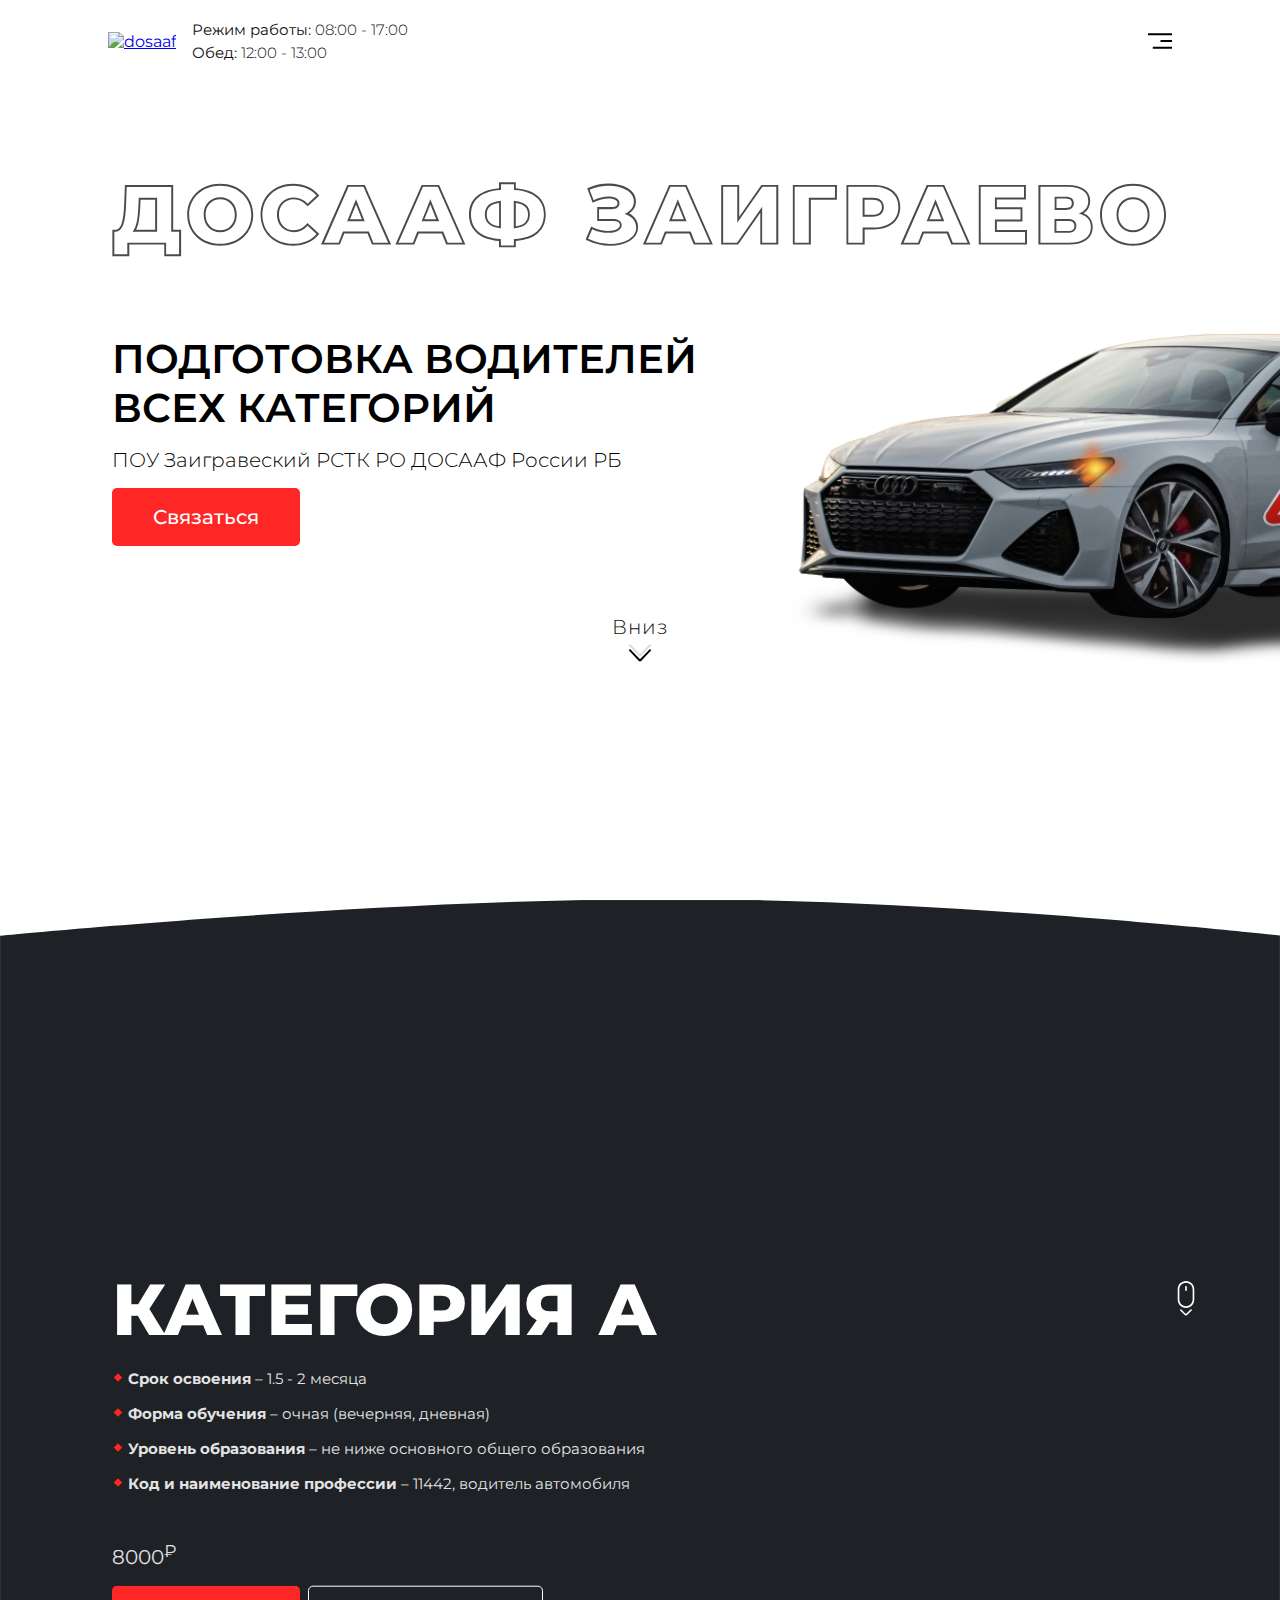
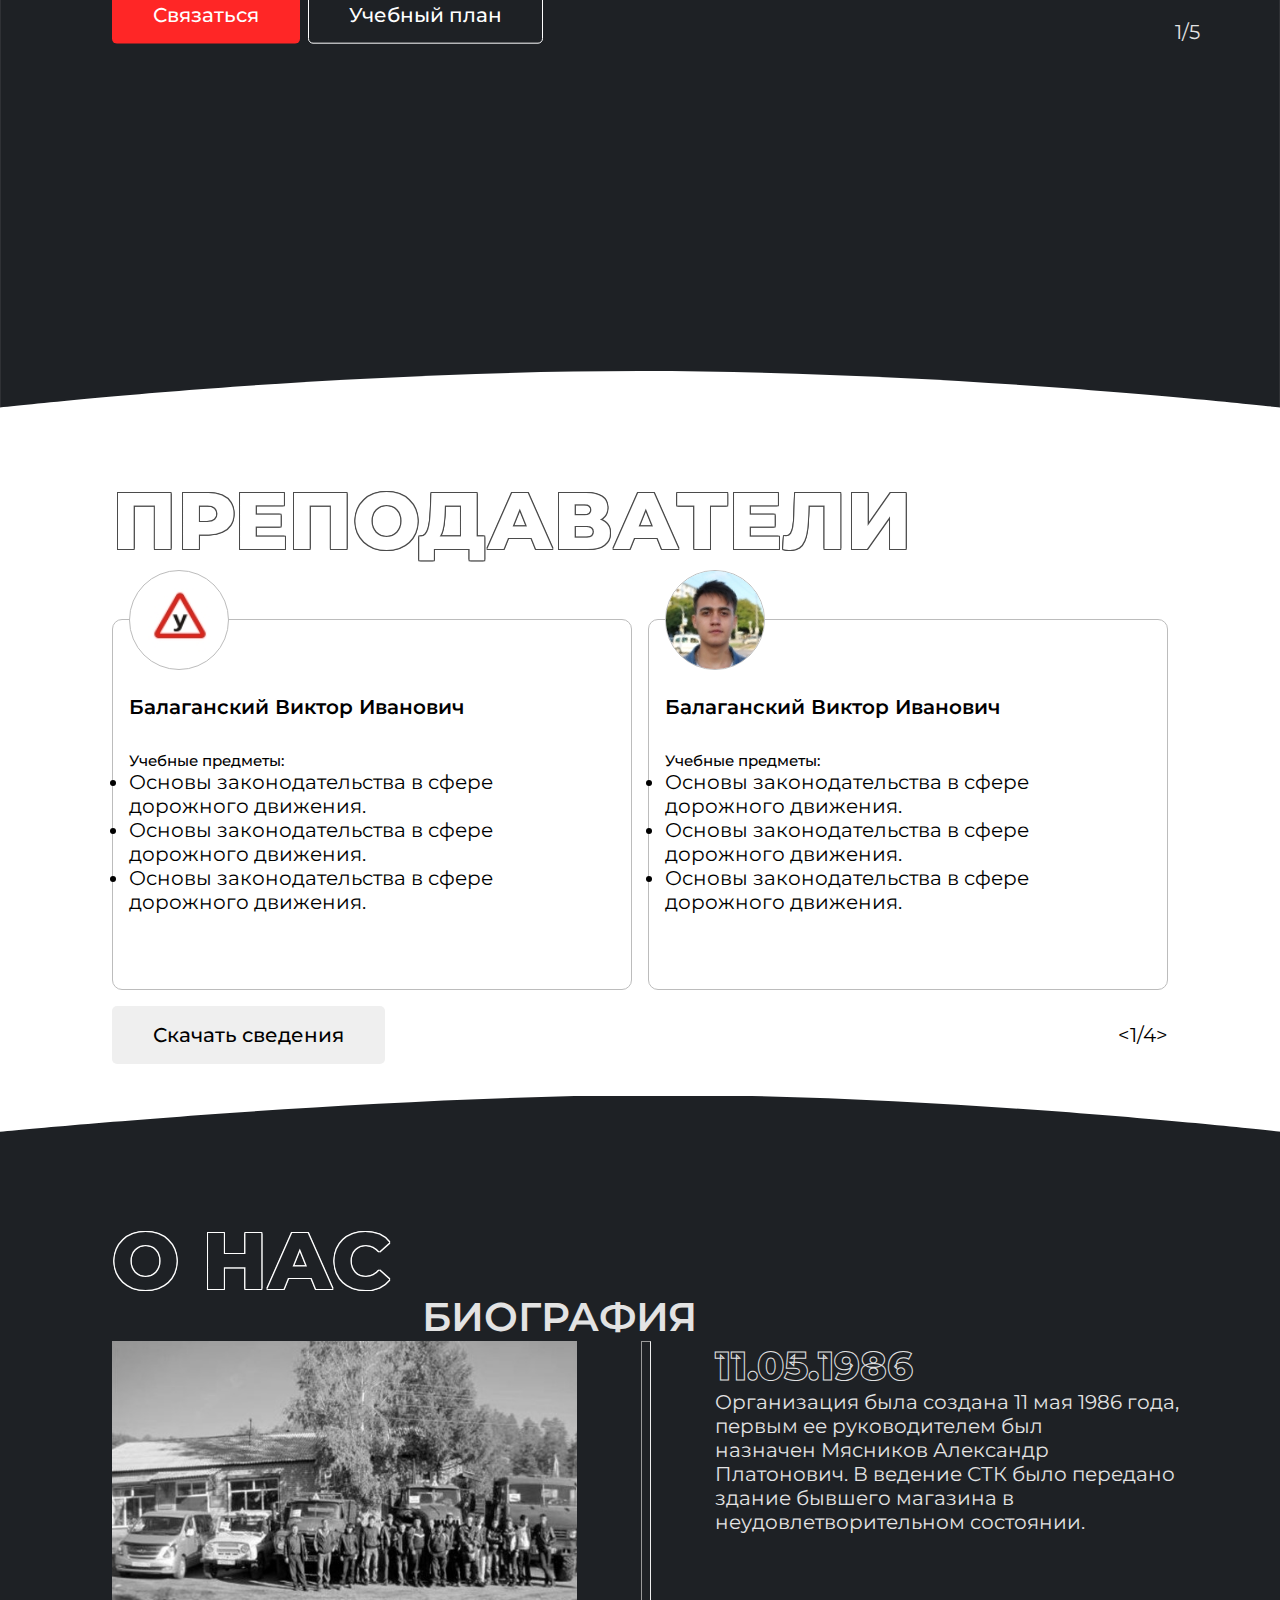
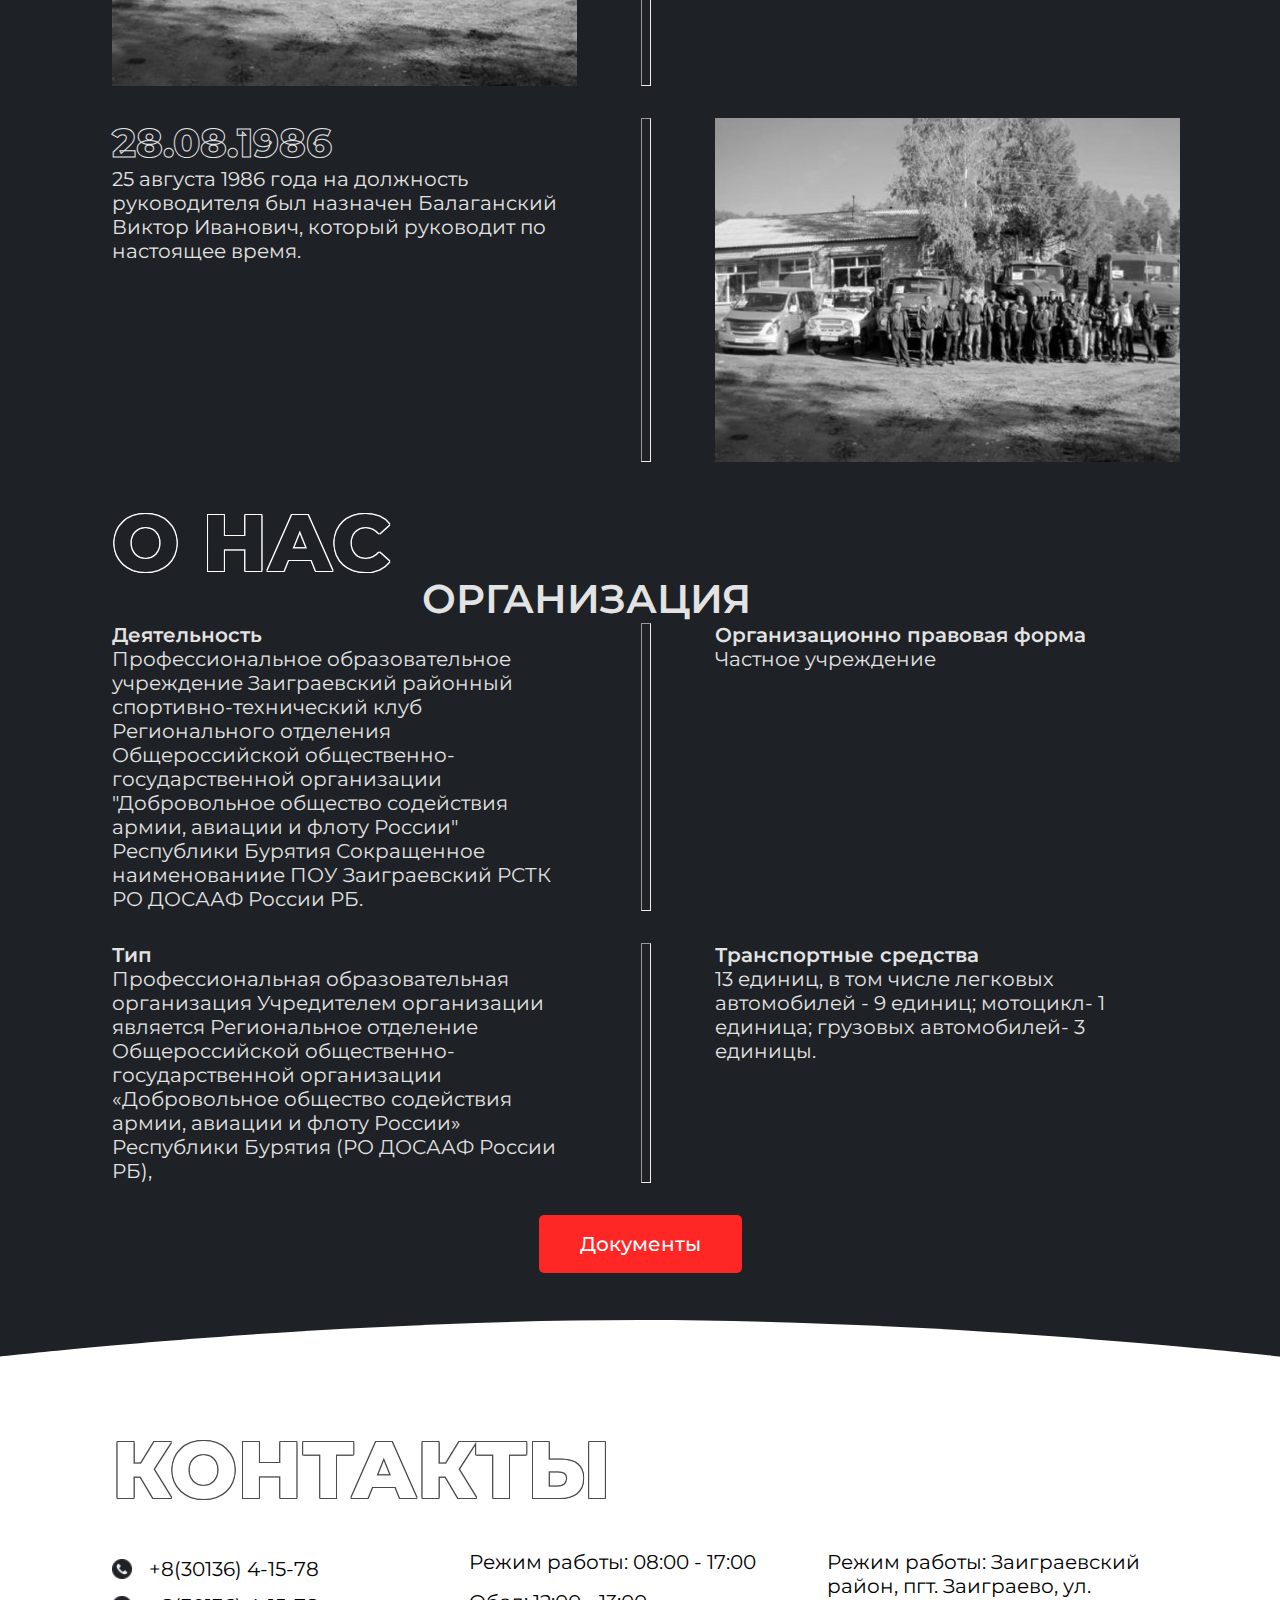
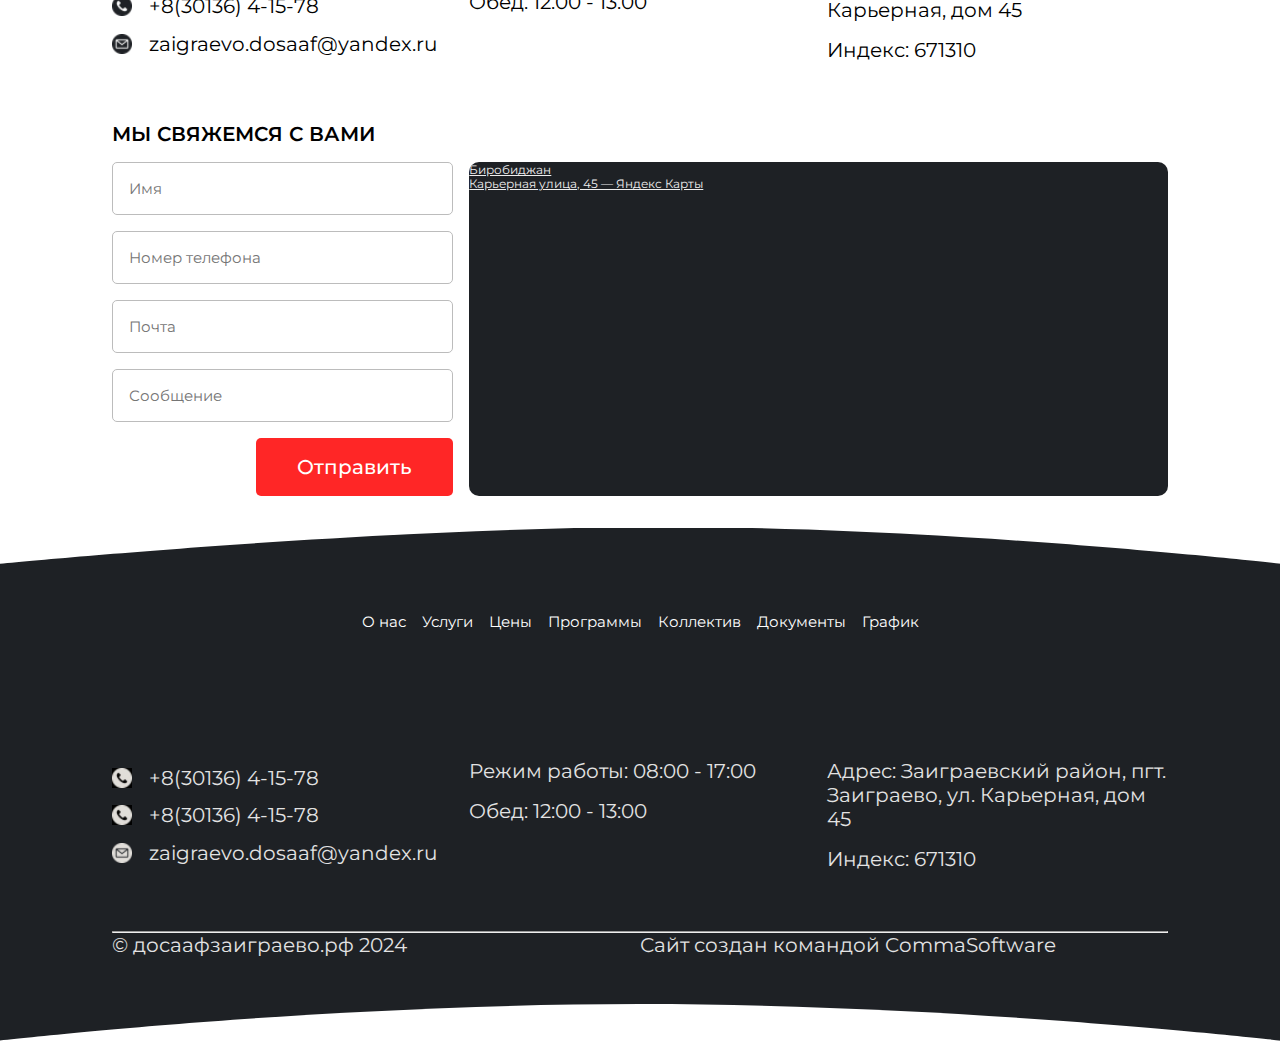
==== commit 520a0b91: "Layouts debug" ====
--- a/dosaaf-zaigraevo/index.html
+++ b/dosaaf-zaigraevo/index.html
@@ -13,7 +13,7 @@
 	<link rel="stylesheet" href="css/sections/about-us.css">
 	<link rel="stylesheet" href="css/sections/contacts.css">
 	<link rel="stylesheet" href="css/sections/footer.css">
-	<link rel="stylesheet" href="css/sections/category.css">
+	<link rel="stylesheet" href="css/sections/courses.css">
 	<link rel="preconnect" href="https://fonts.googleapis.com">
 	<link rel="preconnect" href="https://fonts.gstatic.com" crossorigin>
 	<link rel="preconnect" href="https://fonts.googleapis.com">
@@ -40,9 +40,9 @@
 						<div class="nav__hidden">
 							<nav class="nav-footer--hidden">
 								<a href="#about-us-section" class="nav-footer__link">О нас</a>
-								<a href="#category-section" class="nav-footer__link">Услуги</a>
-								<a href="#category-section" class="nav-footer__link">Цены</a>
-								<a href="#category-section" class="nav-footer__link">Программы</a>
+								<a href="#courses-section" class="nav-footer__link">Услуги</a>
+								<a href="#courses-section" class="nav-footer__link">Цены</a>
+								<a href="#courses-section" class="nav-footer__link">Программы</a>
 								<a href="#teachers-section" class="nav-footer__link">Коллектив</a>
 								<a href="#document-section" class="nav-footer__link">Документы</a>
 								<a href="#contact-section" class="nav-footer__link">График</a>
@@ -79,37 +79,39 @@
 				</div>
 			</div>
 			<div class="main-banner__scroll-down">
-				<a href="#category-section">Вниз</a>
+				<a href="#courses-section">Вниз</a>
 			</div>
 		</div>
 	</section>
-	<div class="section dark-background">
-		<div class="container" id="category-section">
-			<div class="container-title">Категория А</div>
-			<article class="category">
-				<div class="study__info">
-					<div class="card__info title">Учебные предметы:</div>
-					<ul class="card__info list">
-						<li class="item"><span class="bold">Срок освоения</span> – 1.5 - 2 месяца</li>
-						<li class="item"><span class="bold">Форма обучения</span> – очная (вечерняя, дневная)</li>
-						<li class="item"><span class="bold">Уровень образования</span> – не ниже основного общего образования</li>
-						<li class="item"><span class="bold">Код и наименование профессии</span> – 11442, водитель автомобиля</li>
-					</ul>
-				</div>
-				<div class="category__mouse-logo">
-					<img src="img/mouse.svg" alt="mouse" class="mouse-logo" loading="lazy">
-				</div>
-				<div class="category__price">
-					<p>8000<span class="currency">₽</span></p>
-					<div class="category__btn">
-						<button class="btn is--red" type="submit">Связаться</button>
-						<button class="btn is--black" type="submit">Учебный план</button>
-					</div>
-				</div>
-				<p class="category__page-info">1/5</p>
-			</article>
-		</div>
-	</div>
+	<section class="section dark-background" id="courses-section">
+		<img class="courses__bg" src="./img/examples/course-1.jpg" alt="">
+		<div class="container">
+			<article class="courses">
+				<div class="courses__title-block">
+					<h3 class="courses__title">Категория А</h3>
+					<div class="courses__info">
+						<ul>
+							<li><b>Срок освоения</b> – 1.5 - 2 месяца</li>
+							<li><b>Форма обучения</b> – очная (вечерняя, дневная)</li>
+							<li><b>Уровень образования</b> – не ниже основного общего образования</li>
+							<li><b>Код и наименование профессии</b> – 11442, водитель автомобиля</li>
+						</ul>
+					</div>
+				</div>
+				<div class="courses__price">
+					<p>8000<sup>₽</sup></p>
+					<div class="courses__btns">
+						<a href="#!" class="btn is--red" type="submit">Связаться</a>
+						<a href="#!" class="btn is--black" type="submit">Учебный план</a>
+					</div>
+				</div>
+				<div class="courses__mouse-icon">
+					<svg class="mouse-icon" xmlns="http://www.w3.org/2000/svg" xmlns:xlink="http://www.w3.org/1999/xlink" x="0px" y="0px" viewBox="0 0 27 34" style="enable-background:new 0 0 27 34;" xml:space="preserve"><path d="M13.5,5.1c0.2,0,0.4,0.1,0.6,0.2c0.2,0.2,0.2,0.4,0.2,0.6v3.2c0,0.2-0.1,0.4-0.2,0.6c-0.1,0.2-0.4,0.2-0.6,0.2s-0.4-0.1-0.6-0.2c-0.2-0.2-0.2-0.4-0.2-0.6V5.9c0-0.2,0.1-0.4,0.2-0.6C13.1,5.2,13.3,5.1,13.5,5.1z M19.9,18.1c0,1.7-0.7,3.4-1.9,4.6c-1.2,1.2-2.8,1.9-4.5,1.9s-3.3-0.7-4.5-1.9c-1.2-1.2-1.9-2.9-1.9-4.6V8.4C7.1,6.6,7.8,5,9,3.8c1.2-1.2,2.8-1.9,4.5-1.9s3.3,0.7,4.5,1.9c1.2,1.2,1.9,2.9,1.9,4.6V18.1z M13.5,0.2c-2.1,0-4.2,0.9-5.7,2.4C6.3,4.1,5.5,6.2,5.5,8.4v9.8c0,2.2,0.8,4.2,2.3,5.7c1.5,1.5,3.5,2.4,5.7,2.4s4.2-0.9,5.7-2.4c1.5-1.5,2.3-3.6,2.3-5.7V8.4c0-2.2-0.8-4.2-2.3-5.7C17.7,1.1,15.6,0.2,13.5,0.2z M14.4,33.4l4.6-4.6c0.3-0.3,0.3-0.8,0-1.1s-0.8-0.3-1.1,0l-4.5,4.5L9,27.7c-0.3-0.3-0.8-0.3-1.1,0s-0.3,0.8,0,1.1l4.6,4.6c0.2,0.2,0.6,0.4,0.9,0.4S14.1,33.6,14.4,33.4z"/></svg>
+				</div>
+				<span class="courses__page-info">1/5</span>
+			</article>
+		</div>
+	</section>
 	<div class="section light-background">
 		<div class="container" id="teachers-section">
 			<p class="container-title">Преподаватели</p>
@@ -260,7 +262,10 @@
 					</label>
 					<button class="btn is--red" type="submit">Отправить</button>
 				</form>
-				<div class="contact-form__map"></div>
+				<div class="contact-form__map">
+					<a href="https://yandex.ru/maps/11393/birobidgan/?utm_medium=mapframe&utm_source=maps" style="color:#eee;font-size:12px;position:absolute;top:0px;">Биробиджан</a><a href="https://yandex.ru/maps/11330/republic-of-buryatia/house/karyernaya_ulitsa_45/ZUkOaAVlTkEPWEJvYmJ5cnVhbQw=/?ll=108.257484%2C51.839294&utm_medium=mapframe&utm_source=maps&z=16" style="color:#eee;font-size:12px;position:absolute;top:14px;">Карьерная улица, 45 — Яндекс Карты</a><iframe src="https://yandex.ru/map-widget/v1/?ll=108.257484%2C51.839294&mode=search&ol=geo&ouri=ymapsbm1%3A%2F%2Fgeo%3Fdata%[base64]&z=16" width="560" height="400" frameborder="0" allowfullscreen="true" style="position:relative;"></iframe>
+				</div>
+				</div>
 			</article>
 		</div>
 	</div>
@@ -268,9 +273,9 @@
 		<div class="container">
 			<nav class="nav-footer">
 				<a href="#about-us-section" class="nav-footer__link">О нас</a>
-				<a href="#category-section" class="nav-footer__link">Услуги</a>
-				<a href="#category-section" class="nav-footer__link">Цены</a>
-				<a href="#category-section" class="nav-footer__link">Программы</a>
+				<a href="#courses-section" class="nav-footer__link">Услуги</a>
+				<a href="#courses-section" class="nav-footer__link">Цены</a>
+				<a href="#courses-section" class="nav-footer__link">Программы</a>
 				<a href="#teachers-section" class="nav-footer__link">Коллектив</a>
 				<a href="#document-section" class="nav-footer__link">Документы</a>
 				<a href="#contact-section" class="nav-footer__link">График</a>
--- a/dosaaf-zaigraevo/css/ui.css
+++ b/dosaaf-zaigraevo/css/ui.css
@@ -1,43 +1,46 @@
 /* ----- Sections ----- */
-
-/* Стиль для списка */
-
-.list {
-	list-style-type: none;
-	padding-inline-start: unset;
+.section {
+	scroll-snap-align: start;
 }
 
-.item {
-	position: relative;
-	padding-left: 16px;
-	margin-bottom: 16px;
-	font-size: var(--font-size-additional);
-	font-weight: var(--font-weight-light-additional);
-}
-
-.item:before {
-	content: '';
-	width: 6px;
-	height: 6px;
-	transform: rotate(45deg) translate(-50%, -50%);
-	background-color: var(--color-red);
-	display: block;
-	position: absolute;
-	left: 3px;
-	top: 50%;
-}
-
-/* ------------------------------------- */
+/* ----- Containers ----- */
 
 .dark-background {
+	padding: 52px 0;
+	position: relative;
 	background-color: var(--dark-background);
 	color: var(--color-white-additional);
 }
 
+.dark-background::before {
+	content: url("data:image/svg+xml, <svg viewBox='0 0 1552 46' fill='none' xmlns='http://www.w3.org/2000/svg'><path d='M1552 45.135C1552 45.135 1131 -2.86499 776 0.13501C421 3.13501 0 45.135 0 45.135V0.13501L1552 0.13501V45.135Z' fill='%23ffffff'/></svg>");
+	display: block;
+	position: absolute;
+	top: -1px;
+	left: -16px;
+	right: -16px;
+}
+
+.dark-background::after {
+	content: url("data:image/svg+xml, <svg viewBox='0 0 1552 46' fill='none' xmlns='http://www.w3.org/2000/svg'><path d='M0 45.135C0 45.135 384 0.13501 776 0.13501C1168 0.13501 1552 45.135 1552 45.135H0Z' fill='%23FFFFFF'/></svg>");
+	display: block;
+	position: absolute;
+	bottom: -6px;
+	left: -16px;
+	right: -16px;
+}
+
 .dark-background .container-title {
 	color: var(--dark-background);
-	-webkit-text-stroke-width: 1px;
-	-webkit-text-stroke-color: var(--color-white-additional);
+	text-shadow:
+	-1px -1px 0 var(--color-white),
+	0    -1px 0 var(--color-white),
+	1px  -1px 0 var(--color-white),
+	1px   0   0 var(--color-white),
+	1px   1px 0 var(--color-white),
+	0     1px 0 var(--color-white),
+	-1px  1px 0 var(--color-white),
+	-1px  0   0 var(--color-white);
 }
 
 .dark-background a {
@@ -48,8 +51,15 @@
 .light-background .container-title {
 	color: var(--color-white);
 	background-color: var(--light-background);
-	-webkit-text-stroke-width: 1px;
-	-webkit-text-stroke-color: var(--dark-background);
+	text-shadow:
+	-1px -1px 0 var(--color-map),
+	0    -1px 0 var(--color-map),
+	1px  -1px 0 var(--color-map),
+	1px   0   0 var(--color-map),
+	1px   1px 0 var(--color-map),
+	0     1px 0 var(--color-map),
+	-1px  1px 0 var(--color-map),
+	-1px  0   0 var(--color-map);
 }
 
 .container-title { 
--- a/dosaaf-zaigraevo/css/sections/header.css
+++ b/dosaaf-zaigraevo/css/sections/header.css
@@ -1,13 +1,18 @@
-header {
+.header {
 	position: fixed;
 	top: 0;
 	z-index: 100;
 	width: 100%;
 	padding: 0;
 	background-color: var(--color-white);
+	transition: 250ms;
 }
 
-header .header__container {
+.header.is--hiding {
+	transform: translateY(-100%);
+}
+
+.header .header__container {
 	max-width: var(--width-container);
 	margin: 0 auto;
 	padding: var(--space-5x) var(--space-3x);
--- a/dosaaf-zaigraevo/css/sections/contacts.css
+++ b/dosaaf-zaigraevo/css/sections/contacts.css
@@ -1,54 +1,61 @@
 .contact-info {
-    display: grid;
-    grid-template-columns: repeat(3, 1fr);
-    margin-bottom: calc(var(--space-16x) - 4px);
-    grid-column-gap: var(--space-4x);
+	display: grid;
+	grid-template-columns: repeat(3, 1fr);
+	margin-bottom: calc(var(--space-16x) - 4px);
+	grid-column-gap: var(--space-4x);
 }
 
 .contact-form {
-    display: grid;
-    grid-template-areas: 'title title title'
-                         'form map map';
-    grid-row-gap: var(--space-4x);
-    grid-template-columns: repeat(3, 1fr);
-    grid-column-gap: var(--space-4x);
+	display: grid;
+	grid-template-areas: 'title title title'
+						 'form map map';
+	grid-row-gap: var(--space-4x);
+	grid-template-columns: repeat(3, 1fr);
+	grid-column-gap: var(--space-4x);
 }
 
 .contact-form__title {
-    grid-area: title;
-    font-size: 20px;
-    text-transform: uppercase;
-    font-weight: 600;
+	grid-area: title;
+	font-size: 20px;
+	text-transform: uppercase;
+	font-weight: 600;
 }
 
 .contact-form__form {
-    grid-area: form;
-    display: grid;
-    grid-row-gap: var(--space-4x);
+	grid-area: form;
+	display: grid;
+	grid-row-gap: var(--space-4x);
 }
 
 .contact-form__map {
-    grid-area: map;
-    border-radius: calc(var(--space-2x) + 2px);
-    background-color: var(--dark-background);
+	position: relative;
+	overflow: hidden;
+	grid-area: map;
+	border-radius: calc(var(--space-2x) + 2px);
+	background-color: var(--dark-background);
+}
+
+.contact-form__map iframe {
+	width: 100%;
+	height: 100%;
 }
 
 .contact-form__form button {
-    justify-self: end;
+	justify-self: end;
 }
 
 @media screen and (max-width: 600px) {
-    .contact-info {
-        grid-template-columns: 1fr;
-        margin-bottom: 32px;
-    }
+	.contact-info {
+		grid-template-columns: 1fr;
+		margin-bottom: 32px;
+	}
 
-    .contact-form {
-        grid-template-columns: 1fr;
-        grid-template-areas: 'title''form''map';
-    }
+	.contact-form {
+		grid-template-columns: 1fr;
+		grid-template-areas: 'title''form''map';
+	}
 
-    .contact-form__map {
-        height: 270px;
-    }
+	.contact-form__map {
+		height: 270px;
+	}
 }--- a/dosaaf-zaigraevo/css/sections/courses.css
+++ b/dosaaf-zaigraevo/css/sections/courses.css
@@ -0,0 +1,132 @@
+#courses-section {
+	position: relative;
+	z-index: -1;
+	min-height: calc(100dvh + 104px);
+	overflow: hidden;
+	scroll-snap-align: start;
+}
+
+#courses-section .container {
+	position: relative;
+	flex-direction: column;
+	padding-top: 128px;
+	padding-bottom: 128px;
+	min-height: calc(100dvh + 104px);
+}
+
+.courses-wrapper {
+	position: relative;
+	height: calc(100dvh - 300px);
+}
+
+.courses {
+	position: absolute;
+	top: 50%;
+	transform: translateY(-50%);
+	display: flex;
+	width: 100%;
+	flex-direction: column;
+	justify-content: space-between;
+	transition: 300ms;
+}
+
+.courses.is--previous {
+	transform: translateY(-25%) translateX(-200%) rotate(-10deg);
+}
+
+.courses.is--next {
+	transform: translateY(-25%) translateX(200%) rotate(10deg);
+}
+
+.courses__bg {
+	position: absolute;
+	left: 0;
+	right: 0;
+	bottom: 0;
+	top: 0;
+	z-index: -1;
+	width: 100%;
+	height: 100%;
+	object-fit: cover;
+	filter: grayscale(100%);
+	opacity: 0.1;
+}
+
+.courses__title {
+	color: var(--color-white);
+	font-size: 72px;
+	font-weight: 800;
+	text-transform: uppercase;
+}
+
+.courses__info ul {
+	margin-top: 16px;
+	list-style-type: none;
+	padding-inline-start: unset;
+}
+
+.courses__info li {
+	position: relative;
+	padding-left: 16px;
+	margin-bottom: 16px;
+	font-size: var(--font-size-additional);
+	font-weight: var(--font-weight-light-additional);
+}
+
+.courses__info li:before {
+	content: '';
+	width: 6px;
+	height: 6px;
+	transform: rotate(45deg) translate(-50%, -50%);
+	background-color: var(--color-red);
+	display: block;
+	position: absolute;
+	left: 3px;
+	top: 50%;
+}
+
+.courses__price {
+	margin-top: 32px;
+	display: flex;
+	flex-direction: column;
+	gap: var(--space-4x);
+}
+
+.courses__mouse-icon {
+	position: absolute;
+	right: 0;
+	top: 16px;
+	display: block;
+	width: 28px;
+	fill: var(--color-white);
+}
+
+.courses__page-info {
+	position: absolute;
+	right: 0;
+	bottom: 0;
+}
+
+.courses__btns {
+	display: flex;
+	align-items: center;
+	gap: var(--space-2x)
+}
+
+@media screen and (max-width: 768px) {
+	.courses {
+		display: grid;
+		grid-template-columns: 1fr;
+		grid-template-rows: 1fr;
+		row-gap: var(--space-32x);
+	}
+
+	.courses__mouse-logo, .courses__page-info {
+		display: none;
+	}
+
+	.courses__btns {
+		flex-direction: column;
+		gap: var(--space-2x)
+	}
+}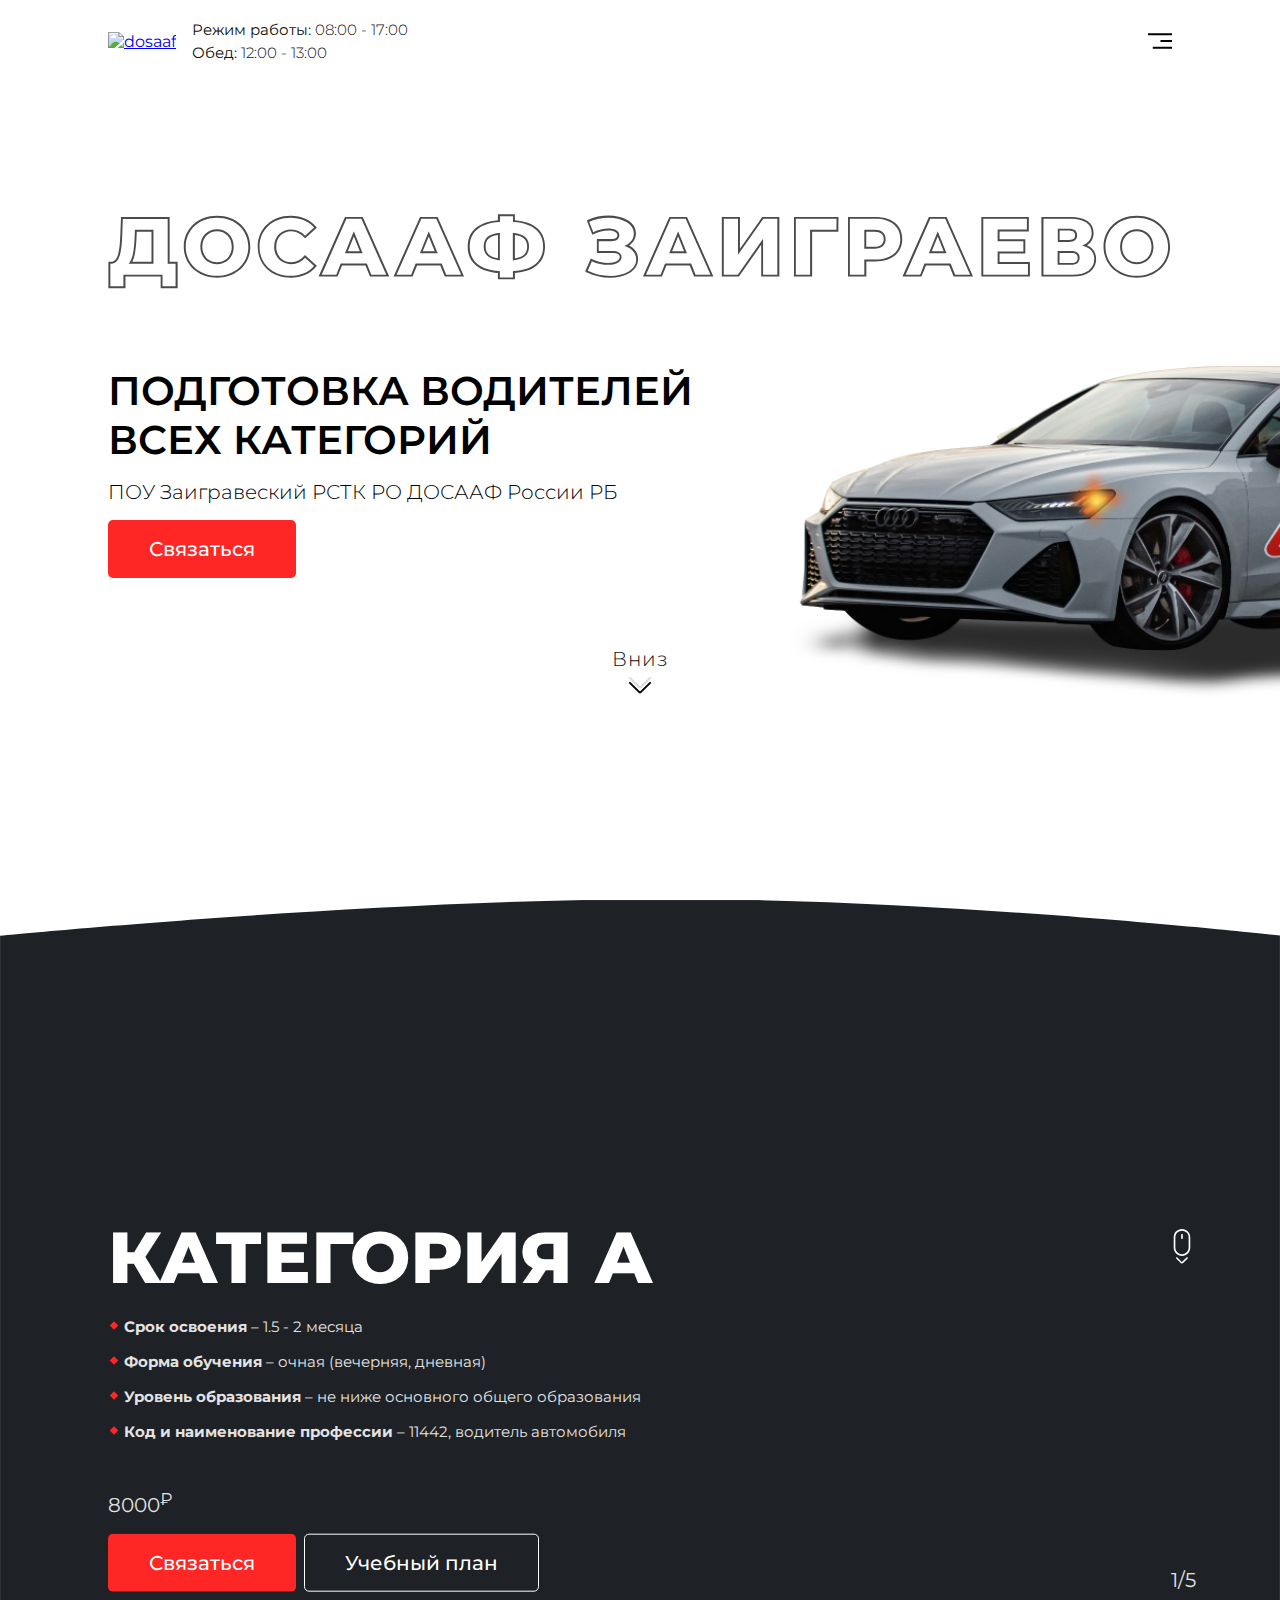
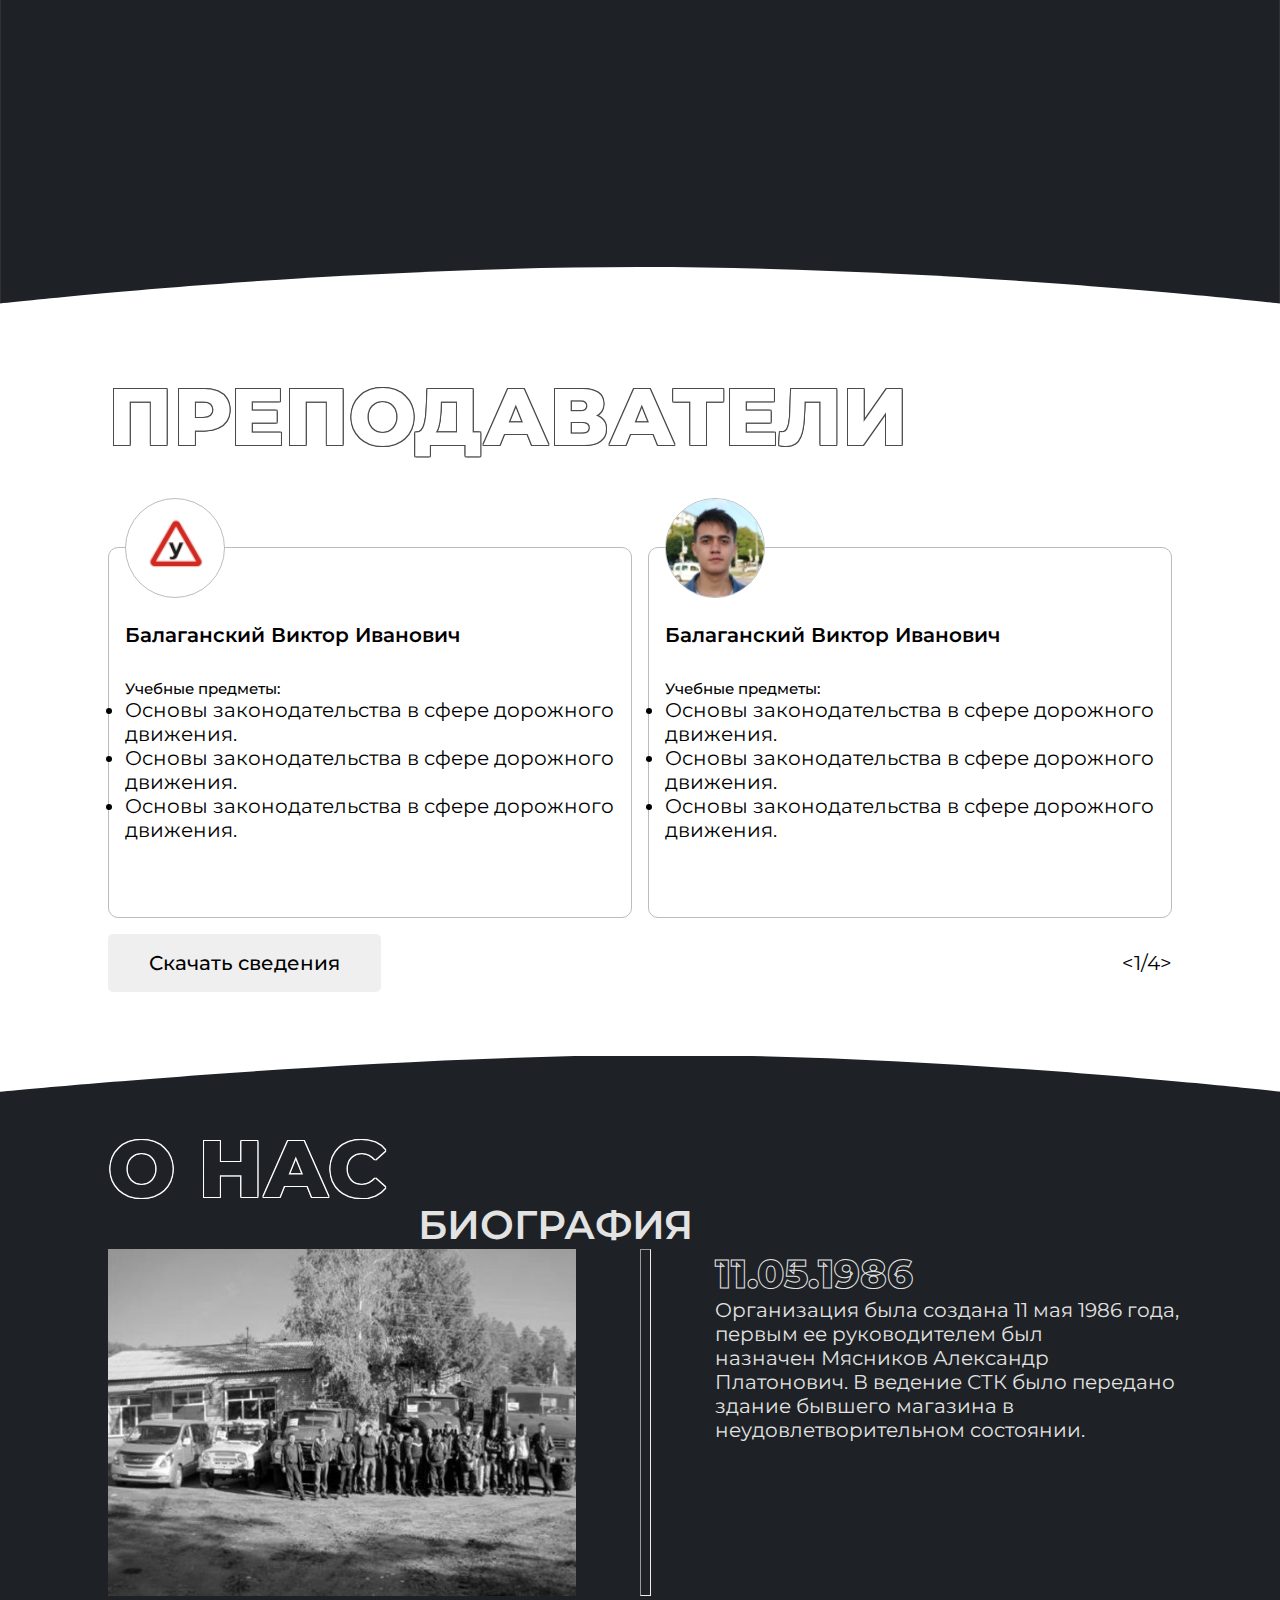
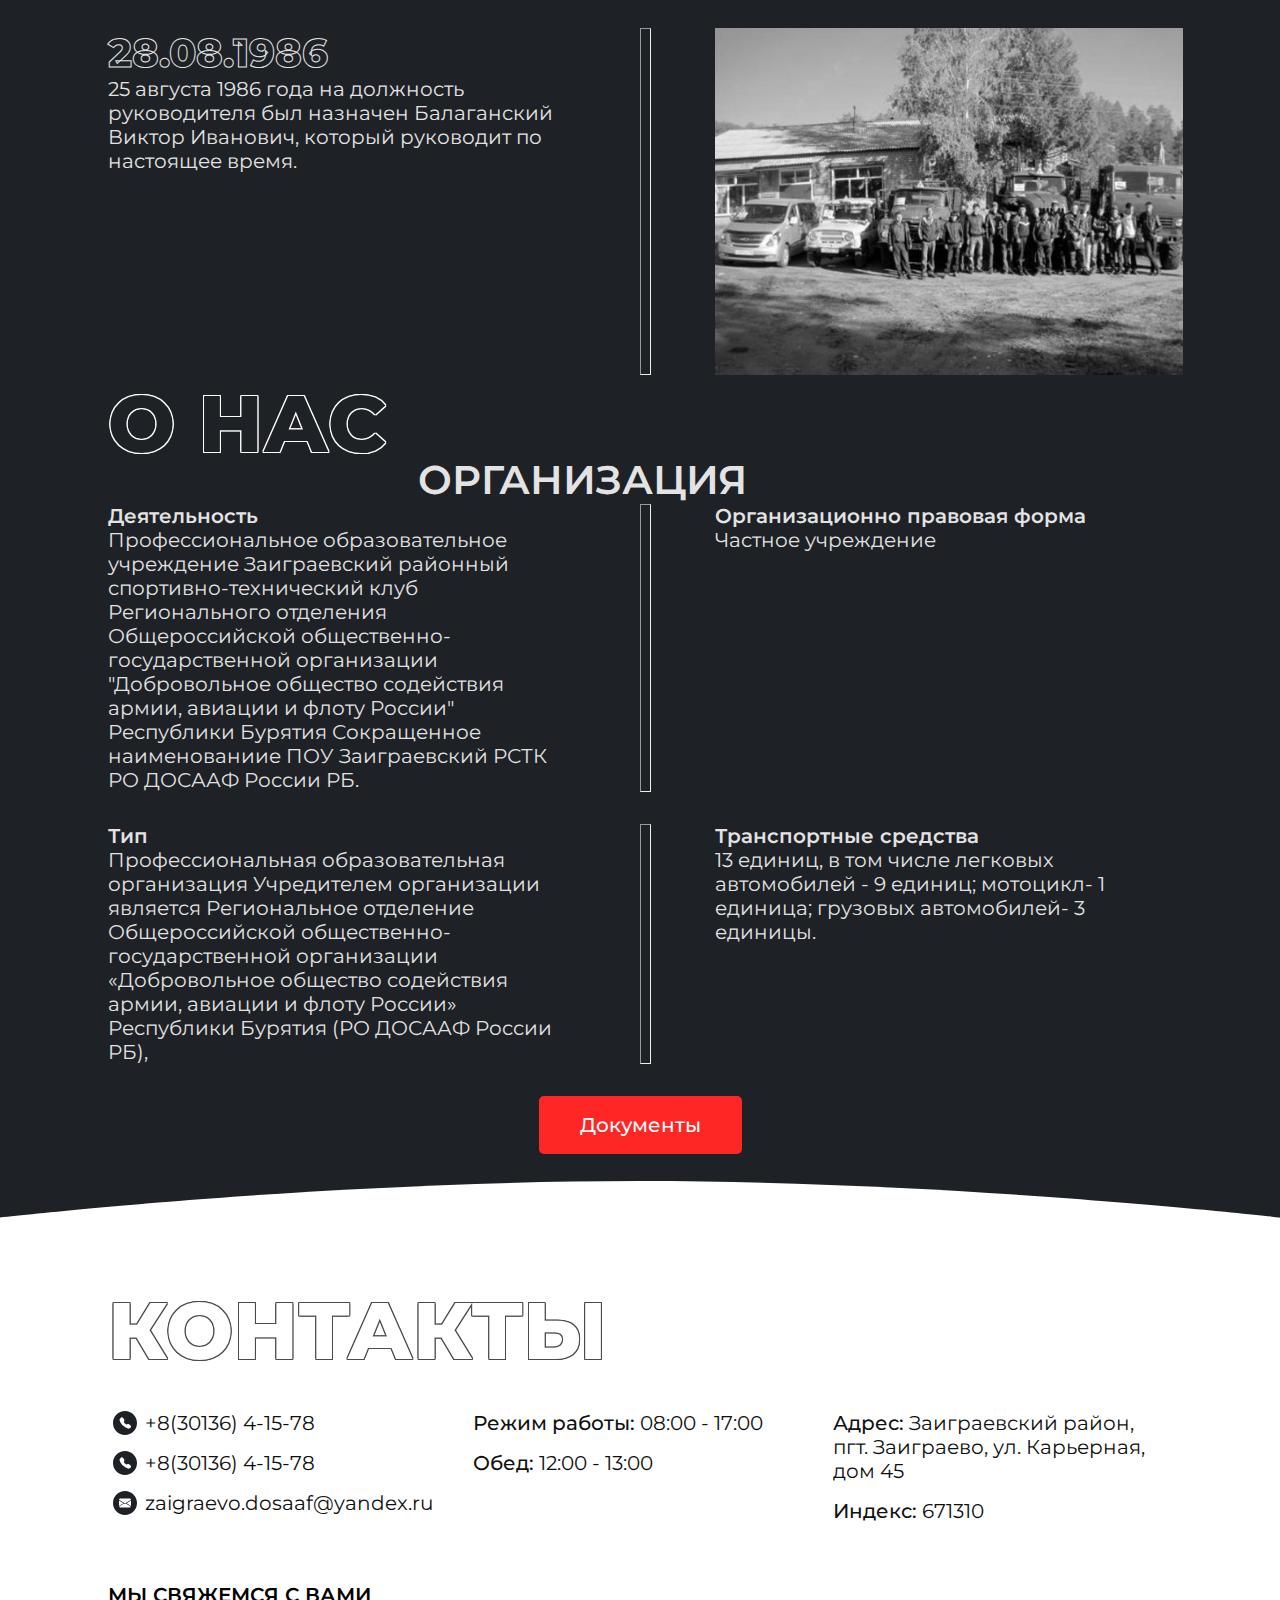
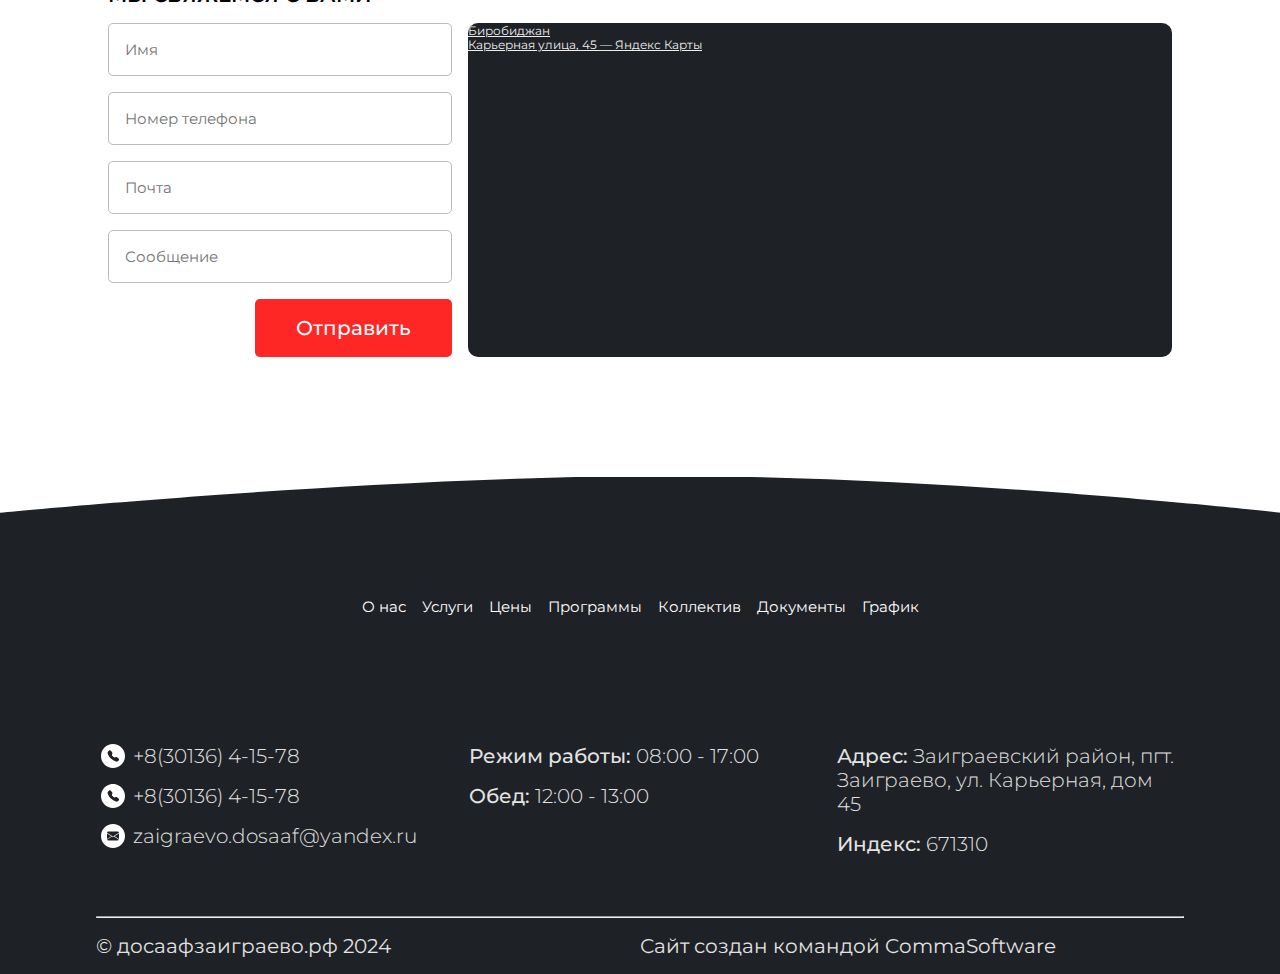
==== commit ba522d72: "Layout debug" ====
--- a/dosaaf-zaigraevo/index.html
+++ b/dosaaf-zaigraevo/index.html
@@ -83,7 +83,7 @@
 			</div>
 		</div>
 	</section>
-	<section class="section dark-background" id="courses-section">
+	<section class="section dark-background is--top-round is--bottom-round" id="courses-section">
 		<img class="courses__bg" src="./img/examples/course-1.jpg" alt="">
 		<div class="container">
 			<article class="courses">
@@ -153,7 +153,7 @@
 			</div>
 		</div>
 	</div>
-	<div class="section dark-background">
+	<div class="section dark-background  is--top-round is--bottom-round">
 		<div class="container" id="about-us-section">
 			<div class="block-title">
 				<p class="container-title">О нас</p>
@@ -226,23 +226,20 @@
 	</div>
 	<div class="section light-background">
 		<div class="container" id="contact-section">
-			<p class="container-title">Контакты</p>
+			<h2 class="container-title">Контакты</h2>
 			<article class="contact-info">
-				<div class="contact-info__item--img">
-					<img src="img/phone.jpg" alt="phone">
-					<p>+8(30136) 4-15-78</p>
-					<img src="img/phone.jpg" alt="phone">
-					<p>+8(30136) 4-15-78</p>
-					<img src="img/email.jpg" alt="email">
-					<p>zaigraevo.dosaaf@yandex.ru</p>
-				</div>
-				<div class="contact-info__item">
-					<p><span class="bold">Режим работы:</span> 08:00 - 17:00</p>
-					<p><span class="bold">Обед:</span> 12:00 - 13:00</p>
-				</div>
-				<div class="contact-info__item">
-					<p><span class="bold">Режим работы:</span> Заиграевский район, пгт. Заиграево, ул. Карьерная, дом 45</p>
-					<p><span class="bold">Индекс:</span> 671310</p>
+				<div class="contact-info__item">
+					<p class="contact-info__data-field has--icon contact--phone">+8(30136) 4-15-78</p>
+					<p class="contact-info__data-field has--icon contact--phone">+8(30136) 4-15-78</p>
+					<p class="contact-info__data-field has--icon contact--email">zaigraevo.dosaaf@yandex.ru</p>
+				</div>
+				<div class="contact-info__item">
+					<p class="contact-info__data-field"><b>Режим работы:</b> 08:00 - 17:00</p>
+					<p class="contact-info__data-field"><b>Обед:</b> 12:00 - 13:00</p>
+				</div>
+				<div class="contact-info__item">
+					<p class="contact-info__data-field"><b>Адрес:</b> Заиграевский район, пгт. Заиграево, ул. Карьерная, дом 45</p>
+					<p class="contact-info__data-field"><b>Индекс:</b> 671310</p>
 				</div>
 			</article>
 			<article class="contact-form">
@@ -269,7 +266,7 @@
 			</article>
 		</div>
 	</div>
-	<div class="section dark-background">
+	<footer class="section dark-background is--top-round">
 		<div class="container">
 			<nav class="nav-footer">
 				<a href="#about-us-section" class="nav-footer__link">О нас</a>
@@ -281,21 +278,18 @@
 				<a href="#contact-section" class="nav-footer__link">График</a>
 			</nav>
 			<article class="contact-info">
-				<div class="contact-info__item--img">
-					<img src="img/phone.jpg" alt="phone" class="white-img">
-					<p>+8(30136) 4-15-78</p>
-					<img src="img/phone.jpg" alt="phone" class="white-img">
-					<p>+8(30136) 4-15-78</p>
-					<img src="img/email.jpg" alt="email" class="white-img">
-					<p>zaigraevo.dosaaf@yandex.ru</p>
-				</div>
-				<div class="contact-info__item">
-					<p><span class="bold">Режим работы:</span> 08:00 - 17:00</p>
-					<p><span class="bold">Обед:</span> 12:00 - 13:00</p>
-				</div>
-				<div class="contact-info__item">
-					<p><span class="bold">Адрес:</span> Заиграевский район, пгт. Заиграево, ул. Карьерная, дом 45</p>
-					<p><span class="bold">Индекс:</span> 671310</p>
+				<div class="contact-info__item">
+					<p class="contact-info__data-field has--icon contact--phone">+8(30136) 4-15-78</p>
+					<p class="contact-info__data-field has--icon contact--phone">+8(30136) 4-15-78</p>
+					<p class="contact-info__data-field has--icon contact--email">zaigraevo.dosaaf@yandex.ru</p>
+				</div>
+				<div class="contact-info__item">
+					<p class="contact-info__data-field"><b>Режим работы:</b> 08:00 - 17:00</p>
+					<p class="contact-info__data-field"><b>Обед:</b> 12:00 - 13:00</p>
+				</div>
+				<div class="contact-info__item">
+					<p class="contact-info__data-field"><b>Адрес:</b> Заиграевский район, пгт. Заиграево, ул. Карьерная, дом 45</p>
+					<p class="contact-info__data-field"><b>Индекс:</b> 671310</p>
 				</div>
 			</article>
 			<hr>
@@ -304,7 +298,7 @@
 				<p>Сайт создан командой CommaSoftware</p>
 			</div>
 		</div>
-	</div>
+	</footer>
 	<script src="js/script.js"></script>
 </body>
 </html>--- a/dosaaf-zaigraevo/css/ui.css
+++ b/dosaaf-zaigraevo/css/ui.css
@@ -6,13 +6,12 @@
 /* ----- Containers ----- */
 
 .dark-background {
-	padding: 52px 0;
 	position: relative;
 	background-color: var(--dark-background);
 	color: var(--color-white-additional);
 }
 
-.dark-background::before {
+.dark-background.is--top-round::before {
 	content: url("data:image/svg+xml, <svg viewBox='0 0 1552 46' fill='none' xmlns='http://www.w3.org/2000/svg'><path d='M1552 45.135C1552 45.135 1131 -2.86499 776 0.13501C421 3.13501 0 45.135 0 45.135V0.13501L1552 0.13501V45.135Z' fill='%23ffffff'/></svg>");
 	display: block;
 	position: absolute;
@@ -21,7 +20,7 @@
 	right: -16px;
 }
 
-.dark-background::after {
+.dark-background.is--bottom-round::after {
 	content: url("data:image/svg+xml, <svg viewBox='0 0 1552 46' fill='none' xmlns='http://www.w3.org/2000/svg'><path d='M0 45.135C0 45.135 384 0.13501 776 0.13501C1168 0.13501 1552 45.135 1552 45.135H0Z' fill='%23FFFFFF'/></svg>");
 	display: block;
 	position: absolute;
@@ -65,7 +64,7 @@
 .container-title { 
 	font-size: var(--font-size-container-title);
 	font-weight: var(--font-weight-container-title);
-	margin: var(--space-8x) 0;
+	padding-bottom: var(--space-8x);
 	text-transform: uppercase;
 }
 
@@ -78,7 +77,7 @@
 .container {
 	max-width: var(--width-container);
 	margin: 0 auto;
-	padding: var(--main-padding);
+	padding: 64px 12px;
 	font-size: var(--font-size-main);
 }
 
@@ -157,17 +156,60 @@
 	font-size: var(--font-size-additional);
 }
 
-.white-img {
-	filter: invert(100%);
-}
-
+
+/* ----- Contacts ----- */
+.contact-info__data-field {
+	display: block;
+	color: var(--color-black);
+	font-size: 20px;
+	margin: 0 5px;
+}
+
+.dark-background .contact-info__data-field {
+	color: var(--color-white-additional);
+	font-weight: 300;
+}
+
+.contact-info__data-field.has--icon {
+	display: flex;
+	align-items: center;
+}
+
+.contact--email::before {
+	content: url("data:image/svg+xml, <svg xmlns='http://www.w3.org/2000/svg' xmlns:xlink='http://www.w3.org/1999/xlink' x='0px' y='0px' viewBox='0 0 24 24' style='enable-background:new 0 0 24 24;' xml:space='preserve'><path fill='%231E2125' d='M12,0C5.4,0,0,5.4,0,12c0,6.6,5.4,12,12,12s12-5.4,12-12C24,5.4,18.6,0,12,0z M7.5,7.5h9c0.7,0,1.3,0.5,1.5,1.2l-6,3.7L6,8.7C6.2,8,6.8,7.5,7.5,7.5z M6,9.5l4.4,2.7L6,14.9V9.5z M16.5,16.5h-9c-0.6,0-1.1-0.3-1.4-0.9l4.9-3l0.9,0.6l0.9-0.6l4.9,3C17.6,16.2,17.1,16.5,16.5,16.5z M18,14.9l-4.4-2.7L18,9.5V14.9z'/></svg>");
+	display: inline-block;
+	width: 24px;
+	height: 24px;
+	margin-right: var(--space-2x);
+}
+.contact--phone::before{
+	content: url("data:image/svg+xml, <svg xmlns='http://www.w3.org/2000/svg' xmlns:xlink='http://www.w3.org/1999/xlink' x='0px' y='0px' viewBox='0 0 24 24' style='enable-background:new 0 0 24 24;' xml:space='preserve'><path fill='%231E2125' d='M12,0C5.4,0,0,5.4,0,12s5.4,12,12,12s12-5.4,12-12S18.6,0,12,0z M17.7,16.4L17,17.1c-0.6,0.5-1.4,0.8-2.1,0.5c-1.9-0.7-3.6-1.8-5-3.2c-1.5-1.4-2.5-3.1-3.2-5c-0.3-0.7-0.1-1.5,0.5-2l0.7-0.7c0.5-0.5,1.3-0.5,1.8,0l0.1,0.1l1.3,1.5c0.2,0.3,0.3,0.7,0.2,1.1L10.9,11c-0.1,0.2,0,0.4,0.1,0.5l1.8,1.8c0.2,0.1,0.3,0.1,0.5,0.1l1.6-0.4c0.4-0.1,0.8,0,1.1,0.2l1.6,1.3C18.2,15,18.2,15.9,17.7,16.4z'/></svg>");
+	display: inline-block;
+	width: 24px;
+	height: 24px;
+	margin-right: var(--space-2x);
+}
+
+.dark-background .contact--email::before {
+	content: url("data:image/svg+xml, <svg xmlns='http://www.w3.org/2000/svg' xmlns:xlink='http://www.w3.org/1999/xlink' x='0px' y='0px' viewBox='0 0 24 24' style='enable-background:new 0 0 24 24;' xml:space='preserve'><path fill='%23FFFFFF' d='M12,0C5.4,0,0,5.4,0,12c0,6.6,5.4,12,12,12s12-5.4,12-12C24,5.4,18.6,0,12,0z M7.5,7.5h9c0.7,0,1.3,0.5,1.5,1.2l-6,3.7L6,8.7C6.2,8,6.8,7.5,7.5,7.5z M6,9.5l4.4,2.7L6,14.9V9.5z M16.5,16.5h-9c-0.6,0-1.1-0.3-1.4-0.9l4.9-3l0.9,0.6l0.9-0.6l4.9,3C17.6,16.2,17.1,16.5,16.5,16.5z M18,14.9l-4.4-2.7L18,9.5V14.9z'/></svg>");
+}
+.dark-background .contact--phone::before{
+	content: url("data:image/svg+xml, <svg xmlns='http://www.w3.org/2000/svg' xmlns:xlink='http://www.w3.org/1999/xlink' x='0px' y='0px' viewBox='0 0 24 24' style='enable-background:new 0 0 24 24;' xml:space='preserve'><path fill='%23FFFFFF' d='M12,0C5.4,0,0,5.4,0,12s5.4,12,12,12s12-5.4,12-12S18.6,0,12,0z M17.7,16.4L17,17.1c-0.6,0.5-1.4,0.8-2.1,0.5c-1.9-0.7-3.6-1.8-5-3.2c-1.5-1.4-2.5-3.1-3.2-5c-0.3-0.7-0.1-1.5,0.5-2l0.7-0.7c0.5-0.5,1.3-0.5,1.8,0l0.1,0.1l1.3,1.5c0.2,0.3,0.3,0.7,0.2,1.1L10.9,11c-0.1,0.2,0,0.4,0.1,0.5l1.8,1.8c0.2,0.1,0.3,0.1,0.5,0.1l1.6-0.4c0.4-0.1,0.8,0,1.1,0.2l1.6,1.3C18.2,15,18.2,15.9,17.7,16.4z'/></svg>");
+}
+
+.contact-info__data-field b {
+	font-weight: 500;
+}
+
+
+/* ----- Adaptation ----- */
 @media screen and (max-width: 768px) {
 	.container {
 		padding: var(--space-12x) var(--space-3x);
 	}
 	
 	.container-title {
-		font-size: 30px;        
+		font-size: 30px;
 	}
 
 	.container-subtitle {
--- a/dosaaf-zaigraevo/css/sections/header.css
+++ b/dosaaf-zaigraevo/css/sections/header.css
@@ -56,36 +56,6 @@
 	display: flex;
 	flex-direction: column;
 	gap: var(--space-4x);
-}
-
-.contact-info__data-field {
-	color: var(--color-black);
-	font-size: 20px;
-	margin: 0 5px;
-}
-
-.contact-info__data-field.has--icon {
-	display: inline-flex;
-	align-items: center;
-}
-
-.contact--email::before {
-	content: url("data:image/svg+xml, <svg xmlns='http://www.w3.org/2000/svg' xmlns:xlink='http://www.w3.org/1999/xlink' x='0px' y='0px' viewBox='0 0 24 24' style='enable-background:new 0 0 24 24;' xml:space='preserve'><path fill='%231E2125' d='M12,0C5.4,0,0,5.4,0,12c0,6.6,5.4,12,12,12s12-5.4,12-12C24,5.4,18.6,0,12,0z M7.5,7.5h9c0.7,0,1.3,0.5,1.5,1.2l-6,3.7L6,8.7C6.2,8,6.8,7.5,7.5,7.5z M6,9.5l4.4,2.7L6,14.9V9.5z M16.5,16.5h-9c-0.6,0-1.1-0.3-1.4-0.9l4.9-3l0.9,0.6l0.9-0.6l4.9,3C17.6,16.2,17.1,16.5,16.5,16.5z M18,14.9l-4.4-2.7L18,9.5V14.9z'/></svg>");
-	display: inline-block;
-	width: 24px;
-	height: 24px;
-	margin-right: var(--space-2x);
-}
-.contact--phone::before{
-	content: url("data:image/svg+xml, <svg xmlns='http://www.w3.org/2000/svg' xmlns:xlink='http://www.w3.org/1999/xlink' x='0px' y='0px' viewBox='0 0 24 24' style='enable-background:new 0 0 24 24;' xml:space='preserve'><path fill='%231E2125' d='M12,0C5.4,0,0,5.4,0,12s5.4,12,12,12s12-5.4,12-12S18.6,0,12,0z M17.7,16.4L17,17.1c-0.6,0.5-1.4,0.8-2.1,0.5c-1.9-0.7-3.6-1.8-5-3.2c-1.5-1.4-2.5-3.1-3.2-5c-0.3-0.7-0.1-1.5,0.5-2l0.7-0.7c0.5-0.5,1.3-0.5,1.8,0l0.1,0.1l1.3,1.5c0.2,0.3,0.3,0.7,0.2,1.1L10.9,11c-0.1,0.2,0,0.4,0.1,0.5l1.8,1.8c0.2,0.1,0.3,0.1,0.5,0.1l1.6-0.4c0.4-0.1,0.8,0,1.1,0.2l1.6,1.3C18.2,15,18.2,15.9,17.7,16.4z'/></svg>");
-	display: inline-block;
-	width: 24px;
-	height: 24px;
-	margin-right: var(--space-2x);
-}
-
-.contact-info__data-field b {
-	font-weight: 500;
 }
 
 .nav__menu--hidden {
@@ -157,13 +127,6 @@
 }
 
 /*  */
-.contact-info__item--img {
-	display: grid;
-	grid-template-columns: auto auto;
-	align-items: center;
-}
-
-/*  */
 @media screen and (max-width: 768px) {
 	header .header__container {
 		margin: var(--space-3x) 0;
--- a/dosaaf-zaigraevo/css/sections/contacts.css
+++ b/dosaaf-zaigraevo/css/sections/contacts.css
@@ -1,8 +1,12 @@
+.container#contact-section {
+	padding-bottom: 120px;
+}
+
 .contact-info {
 	display: grid;
 	grid-template-columns: repeat(3, 1fr);
 	margin-bottom: calc(var(--space-16x) - 4px);
-	grid-column-gap: var(--space-4x);
+	gap: var(--space-4x);
 }
 
 .contact-form {
@@ -45,6 +49,11 @@
 }
 
 @media screen and (max-width: 600px) {
+	.container#contact-section {
+		padding-top: 32px;
+		padding-bottom: 64px;
+	}	
+
 	.contact-info {
 		grid-template-columns: 1fr;
 		margin-bottom: 32px;
--- a/dosaaf-zaigraevo/css/sections/footer.css
+++ b/dosaaf-zaigraevo/css/sections/footer.css
@@ -1,41 +1,47 @@
+footer .container {
+	padding: 120px 0 0 0;
+}
+
 .nav-footer {
-    display: flex;
-    gap: var(--space-4x);
-    justify-content: center;
-    margin-bottom: var(--space-32x);
+	display: flex;
+	gap: var(--space-4x);
+	justify-content: center;
+	margin-bottom: var(--space-32x);
 }
 
 .advertisement-banner {
-    display: grid;
-    grid-template-columns: repeat(2, 1fr);
-    justify-content: center;
-}
-
-footer .container {
-    padding: 120px 0 0 0;
+	padding: 16px 0;
+	display: grid;
+	grid-template-columns: repeat(2, 1fr);
+	justify-content: center;
 }
 
 .nav-footer__link:hover {
-    color: var(--color-red);
+	color: var(--color-red);
 }
 
 @media screen and (max-width: 768px) {
-    footer .container {
-        padding: var(--space-12x) var(--space-3x) 0 var(--space-3x);
-    }
+	footer .container {
+		padding: var(--space-12x) var(--space-3x) 0 var(--space-3x);
+	}
 
-    .nav-footer {
-        display: none;
-    }
+	.nav-footer {
+		display: none;
+	}
 
-    .advertisement-banner {
-        display: flex;
-        flex-direction: column;
-        align-items: center;
-    }
+	.contact-info {
+		grid-template-columns: 1fr;
+		margin-bottom: 32px;
+	}
 
-    .advertisement-banner p {
-        font-size: 12px;
-        font-weight: var(--font-weight-light-additional);
-    }
+	.advertisement-banner {
+		display: flex;
+		flex-direction: column;
+		align-items: center;
+	}
+
+	.advertisement-banner p {
+		font-size: 12px;
+		font-weight: var(--font-weight-light-additional);
+	}
 }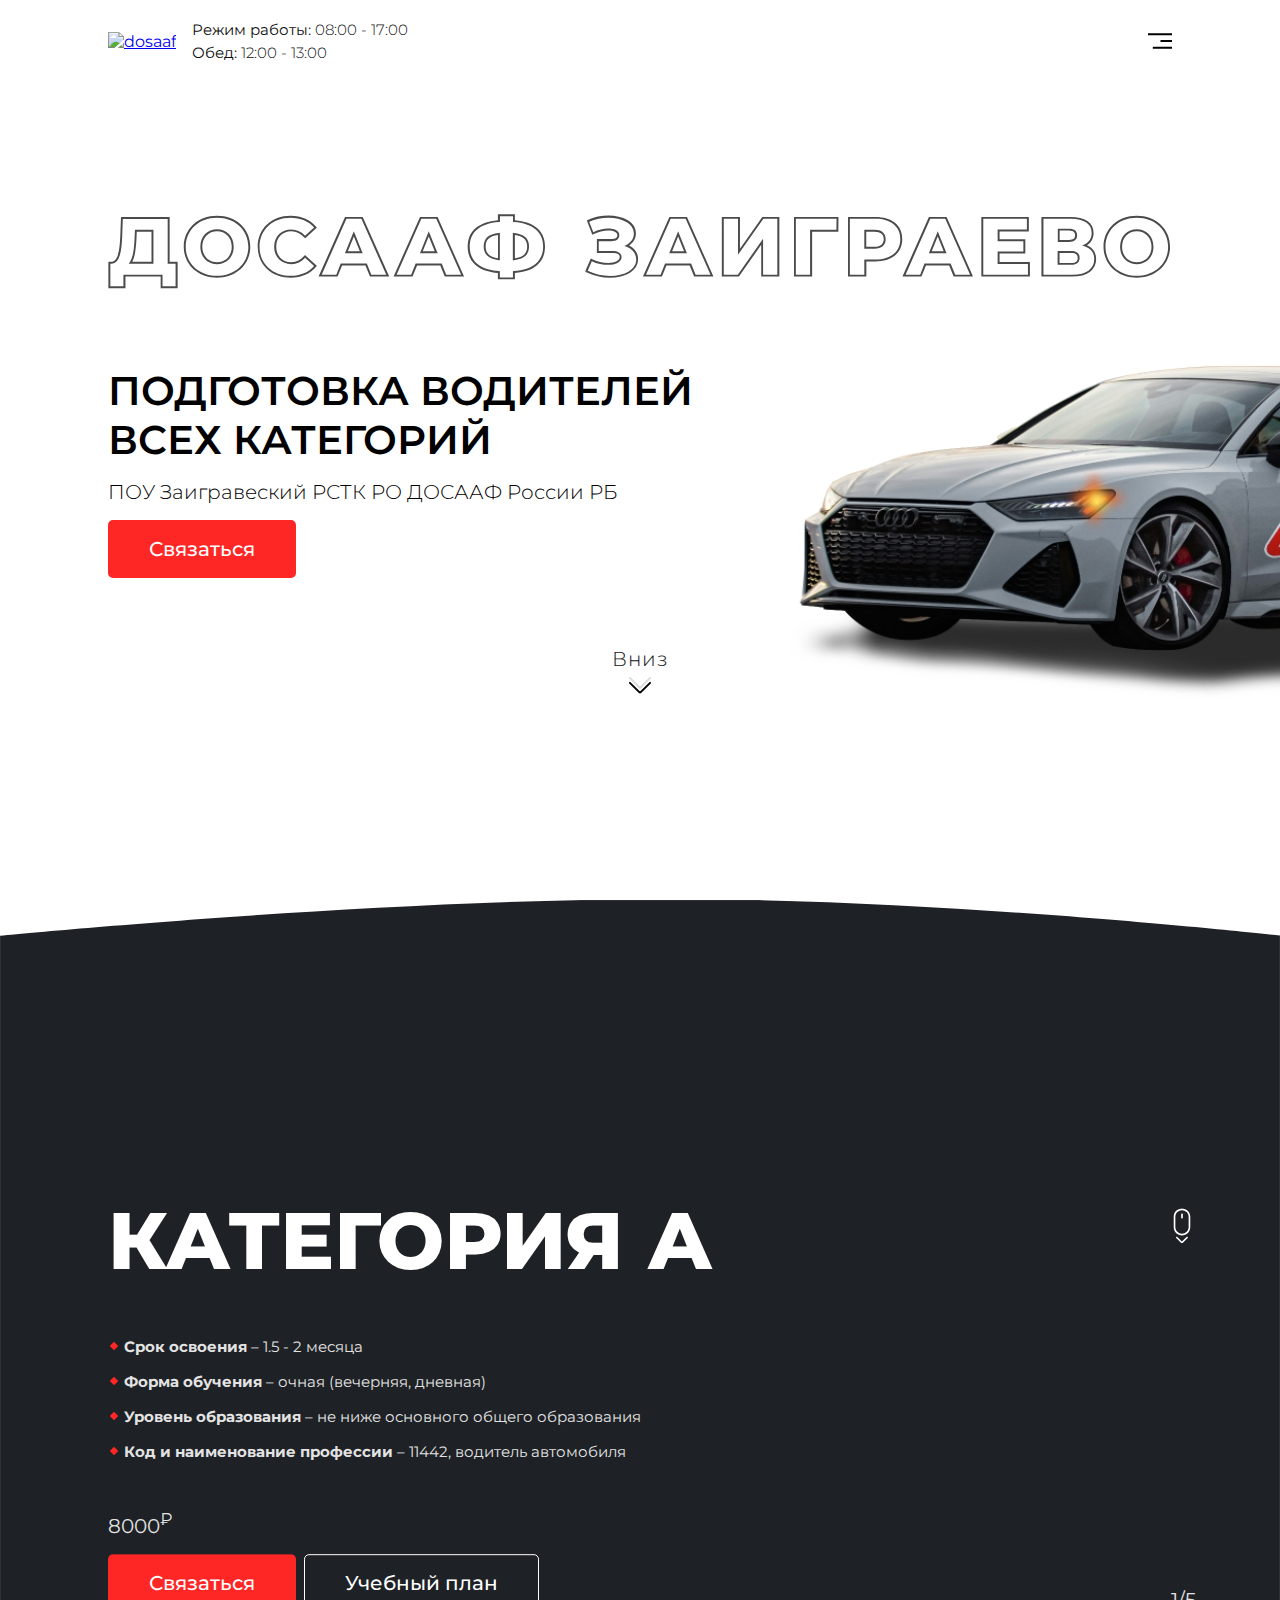
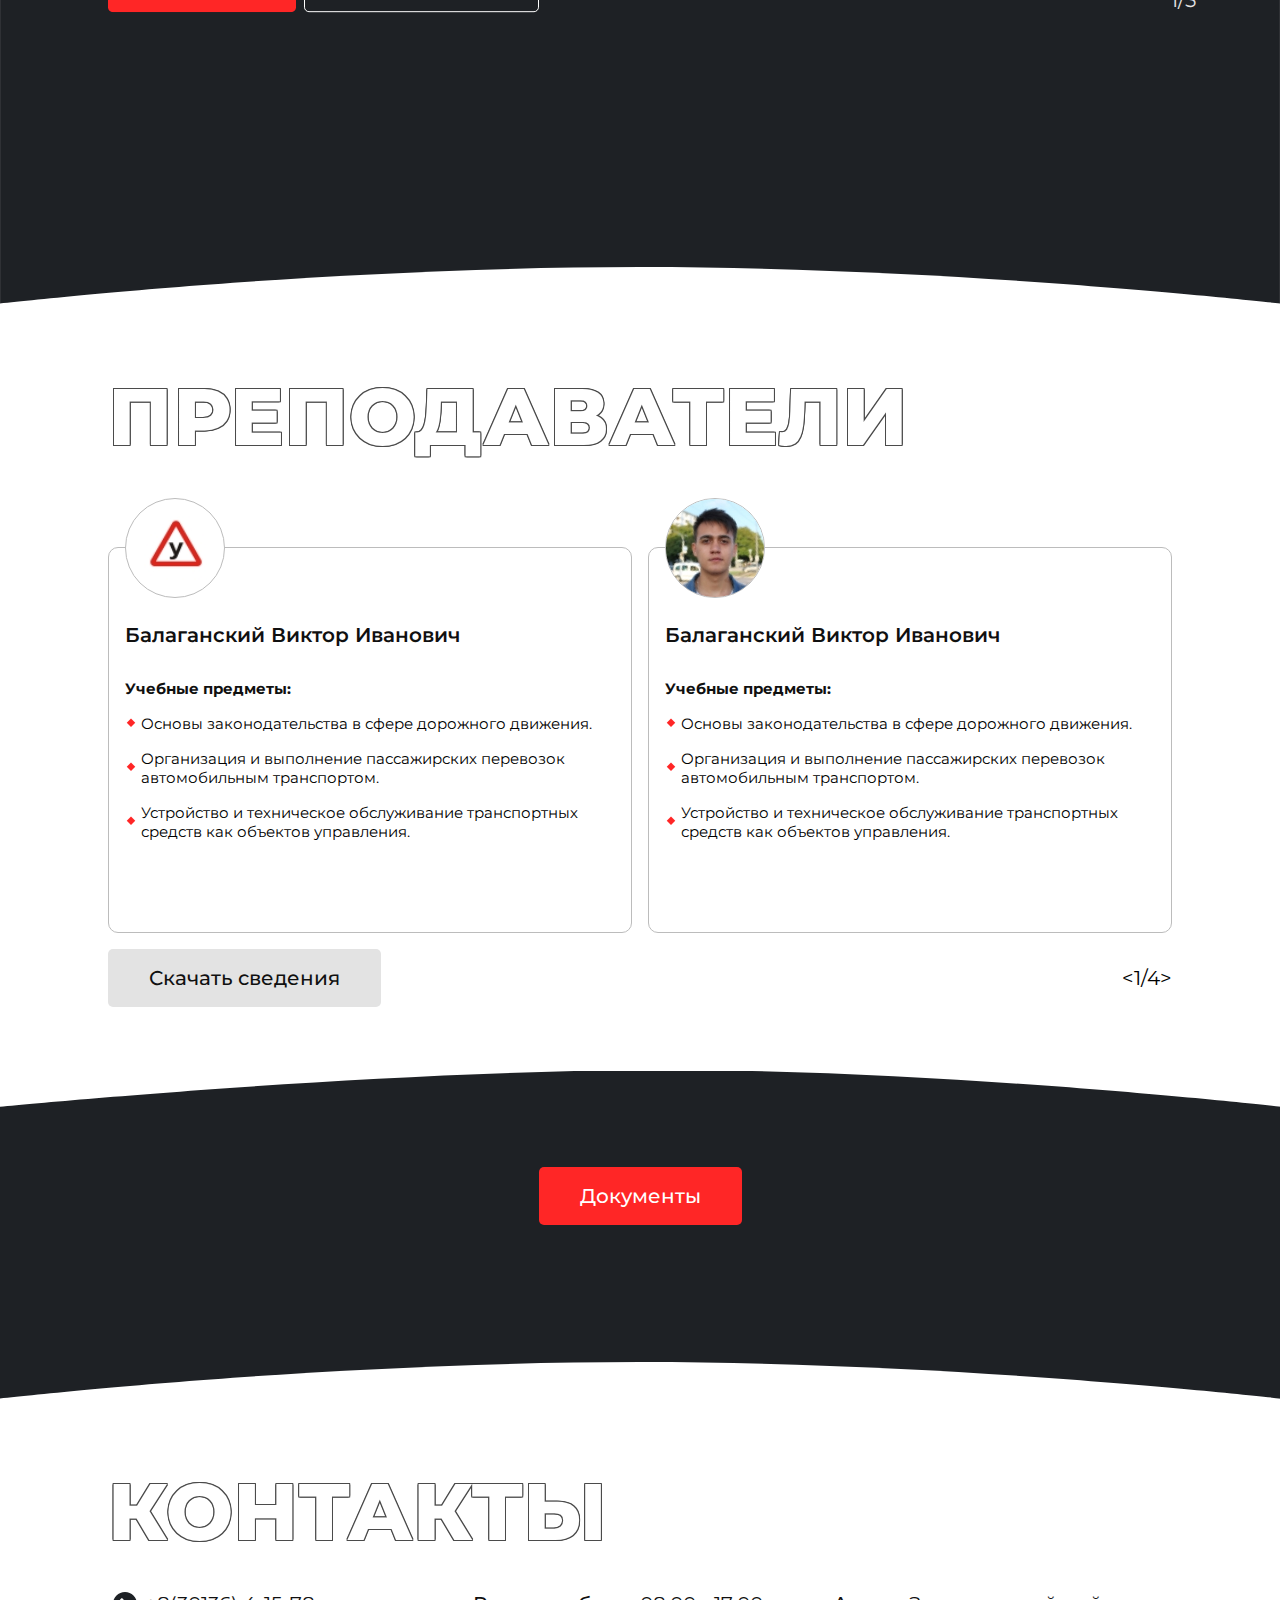
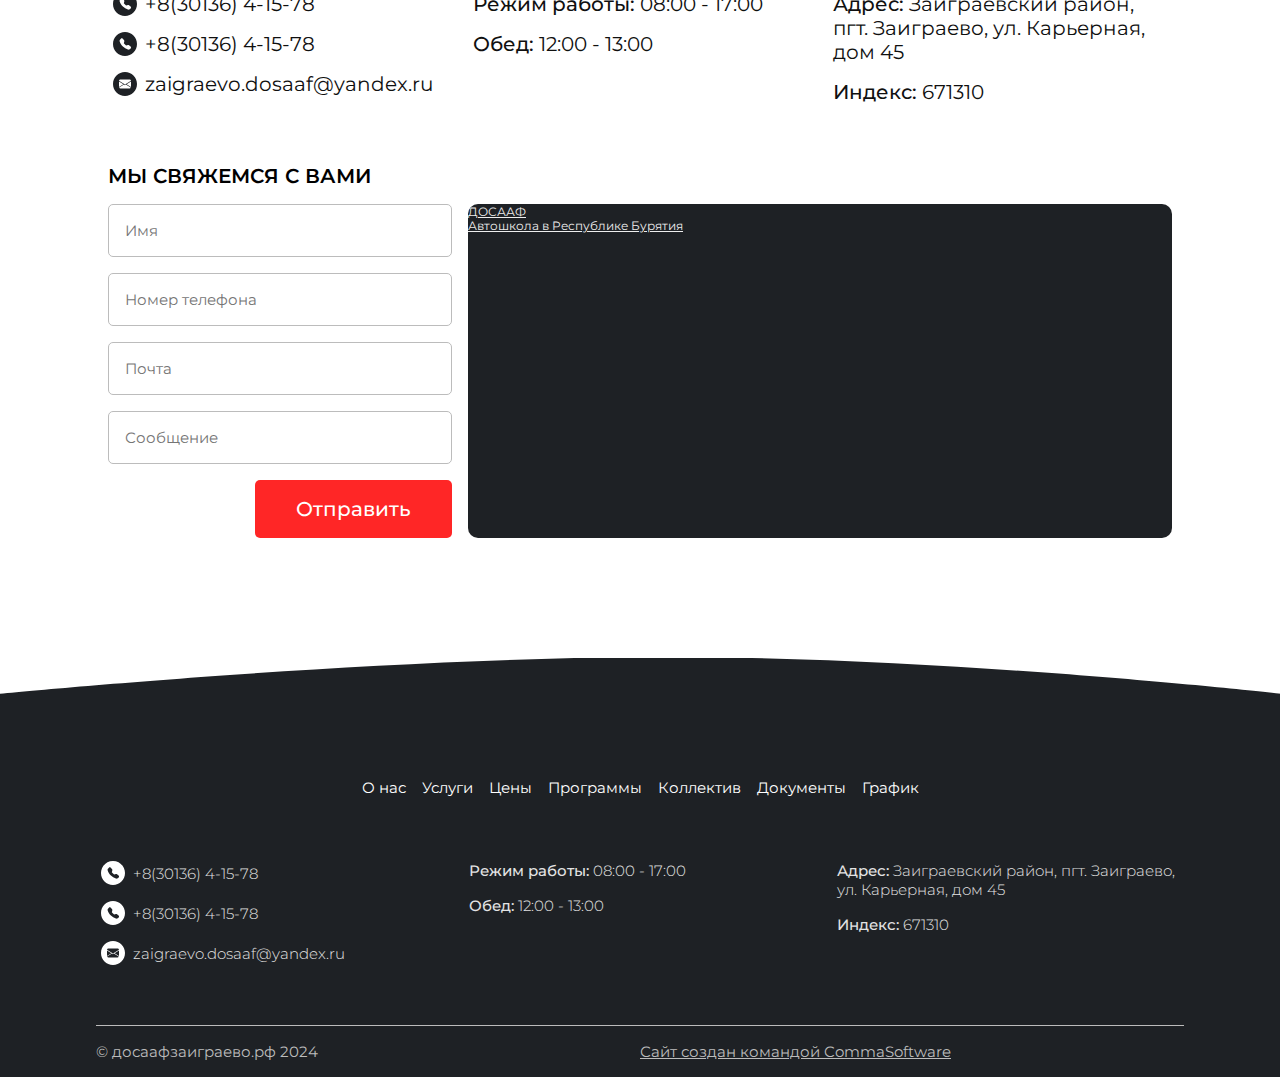
==== commit d124e58d: "layout debug" ====
--- a/dosaaf-zaigraevo/index.html
+++ b/dosaaf-zaigraevo/index.html
@@ -88,7 +88,7 @@
 		<div class="container">
 			<article class="courses">
 				<div class="courses__title-block">
-					<h3 class="courses__title">Категория А</h3>
+					<h3 class="container-title">Категория А</h3>
 					<div class="courses__info">
 						<ul>
 							<li><b>Срок освоения</b> – 1.5 - 2 месяца</li>
@@ -112,35 +112,35 @@
 			</article>
 		</div>
 	</section>
-	<div class="section light-background">
+	<section class="section light-background">
 		<div class="container" id="teachers-section">
-			<p class="container-title">Преподаватели</p>
+			<h2 class="container-title">Преподаватели</h2>
 			<article class="teachers">
-				<div class="card">
-					<div class="card__photo">
+				<div class="teachers__card">
+					<div class="teachers__card__photo">
 						<img src="img/sign.jpeg" alt="photo" loading="lazy">
 					</div>
-					<div class="card__name">Балаганский Виктор Иванович</div>
-					<div class="card__info">
-						<div class="card__info title">Учебные предметы:</div>
-						<ul class="card__info list">
-							<li class="item">Основы законодательства в сфере дорожного движения.</li>
-							<li class="item">Основы законодательства в сфере дорожного движения.</li>
-							<li class="item">Основы законодательства в сфере дорожного движения.</li>
+					<h3 class="teachers__card__name">Балаганский Виктор Иванович</h3>
+					<div class="teachers__card__info">
+						<p><b>Учебные предметы:</b></p>
+						<ul>
+							<li>Основы законодательства в сфере дорожного движения.</li>
+							<li>Организация и выполнение пассажирских перевозок автомобильным транспортом.</li>
+							<li>Устройство и техническое обслуживание транспортных средств как объектов управления.</li>
 						</ul>
 					</div>
 				</div>
-				<div class="card">
-					<div class="card__photo">
+				<div class="teachers__card">
+					<div class="teachers__card__photo">
 						<img src="img/teacher.jpeg" alt="photo" loading="lazy">
 					</div>
-					<div class="card__name">Балаганский Виктор Иванович</div>
-					<div class="card__info">
-						<div class="card__info title">Учебные предметы:</div>
-						<ul class="card__info list">
-							<li class="item">Основы законодательства в сфере дорожного движения.</li>
-							<li class="item">Основы законодательства в сфере дорожного движения.</li>
-							<li class="item">Основы законодательства в сфере дорожного движения.</li>
+					<h3 class="teachers__card__name">Балаганский Виктор Иванович</h3>
+					<div class="teachers__card__info">
+						<p><b>Учебные предметы:</b></p>
+						<ul>
+							<li>Основы законодательства в сфере дорожного движения.</li>
+							<li>Организация и выполнение пассажирских перевозок автомобильным транспортом.</li>
+							<li>Устройство и техническое обслуживание транспортных средств как объектов управления.</li>
 						</ul>
 					</div>
 				</div>
@@ -153,9 +153,19 @@
 			</div>
 		</div>
 	</div>
-	<div class="section dark-background  is--top-round is--bottom-round">
+	<section class="section dark-background  is--top-round is--bottom-round">
 		<div class="container" id="about-us-section">
-			<div class="block-title">
+			<article class="article-content">
+				<!-- <div class="headings-group">
+					<h2>О нас</h2>
+					<h3>Биография</h3>
+				</div>
+				<div class="columns">
+					<div class="column"></div>
+					<div class="column"></div>
+				</div> -->
+			</article>
+			<!-- <div class="block-title">
 				<p class="container-title">О нас</p>
 				<p class="container-subtitle">Биография</p>
 			</div>
@@ -163,7 +173,6 @@
 				<div class="about-us-info__photo">
 					<img src="img/about-us__photo.jpeg" class="about-us-photo" loading="lazy">
 				</div>
-				<hr>
 				<div class="about-us-info__info">
 					<p class="about-us-info__date">11.05.1986</p>
 					<p class="about-us-info__text">
@@ -178,7 +187,6 @@
 						который руководит по настоящее время.
 					</p>
 				</div>
-				<hr>
 				<div class="about-us-info__photo">
 					<img src="img/about-us__photo.jpeg" class="about-us-photo" loading="lazy">
 				</div>
@@ -196,7 +204,6 @@
 						флоту России" Республики Бурятия Сокращенное наименованиие ПОУ Заиграевский РСТК РО ДОСААФ России РБ.
 					</p>
 				</div>
-				<hr>
 				<div class="about-us-info__info">
 					<p class="about-us-info__title">Организационно правовая форма</p>
 					<p class="about-us-info__text">
@@ -211,20 +218,19 @@
 							Бурятия (РО ДОСААФ России РБ),
 					</p>
 				</div>
-				<hr>
 				<div class="about-us-info__info">
 					<p class="about-us-info__title">Транспортные средства</p>
 					<p class="about-us-info__text">
 						13 единиц, в том числе легковых автомобилей - 9 единиц; мотоцикл- 1 единица; грузовых автомобилей- 3 единицы.
 					</p>
 				</div>
-			</article>
+			</article> -->
 			<div class="about-us__btn">
 				<button class="btn is--red" type="submit" id="document-section">Документы</button>
 			</div>
 		</div>
-	</div>
-	<div class="section light-background">
+	</section>
+	<section class="section light-background">
 		<div class="container" id="contact-section">
 			<h2 class="container-title">Контакты</h2>
 			<article class="contact-info">
@@ -243,7 +249,7 @@
 				</div>
 			</article>
 			<article class="contact-form">
-				<div class="contact-form__title">Мы свяжемся с вами</div>
+				<h3 class="contact-form__title">Мы свяжемся с вами</h3>
 				<form class="contact-form__form">
 					<label class="contact-form__item">
 						<input class="contact-form__input" placeholder="Имя" />
@@ -260,12 +266,11 @@
 					<button class="btn is--red" type="submit">Отправить</button>
 				</form>
 				<div class="contact-form__map">
-					<a href="https://yandex.ru/maps/11393/birobidgan/?utm_medium=mapframe&utm_source=maps" style="color:#eee;font-size:12px;position:absolute;top:0px;">Биробиджан</a><a href="https://yandex.ru/maps/11330/republic-of-buryatia/house/karyernaya_ulitsa_45/ZUkOaAVlTkEPWEJvYmJ5cnVhbQw=/?ll=108.257484%2C51.839294&utm_medium=mapframe&utm_source=maps&z=16" style="color:#eee;font-size:12px;position:absolute;top:14px;">Карьерная улица, 45 — Яндекс Карты</a><iframe src="https://yandex.ru/map-widget/v1/?ll=108.257484%2C51.839294&mode=search&ol=geo&ouri=ymapsbm1%3A%2F%2Fgeo%3Fdata%[base64]&z=16" width="560" height="400" frameborder="0" allowfullscreen="true" style="position:relative;"></iframe>
-				</div>
-				</div>
-			</article>
-		</div>
-	</div>
+					<a href="https://yandex.ru/maps/org/dosaaf/133889789160/?utm_medium=mapframe&utm_source=maps" style="color:#eee;font-size:12px;position:absolute;top:0px;">ДОСААФ</a><a href="https://yandex.ru/maps/11330/republic-of-buryatia/category/driving_school/184105264/?utm_medium=mapframe&utm_source=maps" style="color:#eee;font-size:12px;position:absolute;top:14px;">Автошкола в Республике Бурятия</a><iframe src="https://yandex.ru/map-widget/v1/?from=mapframe&ll=108.258133%2C51.839537&mode=poi&poi%5Bpoint%5D=108.257505%2C51.839317&poi%5Buri%5D=ymapsbm1%3A%2F%2Forg%3Foid%3D133889789160&z=15.77" frameborder="0" allowfullscreen="true" style="position:relative;"></iframe>
+				</div>
+			</article>
+		</div>
+	</section>
 	<footer class="section dark-background is--top-round">
 		<div class="container">
 			<nav class="nav-footer">
@@ -292,10 +297,9 @@
 					<p class="contact-info__data-field"><b>Индекс:</b> 671310</p>
 				</div>
 			</article>
-			<hr>
 			<div class="advertisement-banner">
 				<p>© досаафзаиграево.рф 2024</p>
-				<p>Сайт создан командой CommaSoftware</p>
+				<a href="https://commasoft.ru">Сайт создан командой CommaSoftware</a>
 			</div>
 		</div>
 	</footer>
--- a/dosaaf-zaigraevo/css/root.css
+++ b/dosaaf-zaigraevo/css/root.css
@@ -35,6 +35,7 @@
 	/* Цвета */
 	--color-black: #101010;
 	--color-map: #4B4B4B;
+	--color-gray: #BCBCBC;
 	--color-red: #FF2626;
 	--color-white: #FFFFFF;
 	--color-white-additional: #E3E3E3;
@@ -51,6 +52,6 @@
 
 @media screen and (max-width: 768px) {
 	:root {
-		--header-height: 88px;
+		--header-height: 92px;
 	}
 }--- a/dosaaf-zaigraevo/css/ui.css
+++ b/dosaaf-zaigraevo/css/ui.css
@@ -87,6 +87,8 @@
 .btn {
 	display: inline-block;
 	text-decoration: none;
+	color: var(--color-black);
+	background-color: var(--color-white-additional);
 	padding: var(--space-4x) var(--space-10x);
 	border-radius: 5px;
 	font-weight: var(--font-weight-additional);
--- a/dosaaf-zaigraevo/css/sections/header.css
+++ b/dosaaf-zaigraevo/css/sections/header.css
@@ -16,6 +16,10 @@
 	max-width: var(--width-container);
 	margin: 0 auto;
 	padding: var(--space-5x) var(--space-3x);
+}
+
+.dosaaf__logo {
+	width: 60px;
 }
 
 .nav__header {
@@ -126,7 +130,6 @@
 	content: url("data:image/svg+xml, <svg xmlns='http://www.w3.org/2000/svg' xmlns:xlink='http://www.w3.org/1999/xlink' x='0px' y='0px' viewBox='0 0 24 24' style='enable-background:new 0 0 24 24;' xml:space='preserve'><path d='M2.9,20L20.5,2.3L22,3.7L4.3,21.4L2.9,20z M3.9,2.5l17.7,17.7l-1.4,1.4L2.5,3.9L3.9,2.5z'/></svg>");
 }
 
-/*  */
 @media screen and (max-width: 768px) {
 	header .header__container {
 		margin: var(--space-3x) 0;
@@ -144,6 +147,10 @@
 		align-items: start;
 		gap: var(--space-8x);
 	}
+
+	.dosaaf__logo {
+		width: 48px;
+	}
 	
 	.nav__btn {
 		padding: 0;
--- a/dosaaf-zaigraevo/css/sections/teachers.css
+++ b/dosaaf-zaigraevo/css/sections/teachers.css
@@ -1,67 +1,95 @@
 .teachers {
-    margin-top: 50px;
-    display: grid;
-    grid-template-columns: 1fr 1fr;
-    grid-column-gap: 16px;
+	margin-top: 50px;
+	display: grid;
+	grid-template-columns: 1fr 1fr;
+	grid-column-gap: 16px;
 }
 
-.teachers > .card {
-    position: relative;
-    border: var(--border-gray);
-    border-radius: 10px;
-    padding: 75px 16px;
+.teachers__card {
+	position: relative;
+	border: var(--border-gray);
+	border-radius: 10px;
+	padding: 75px 16px;
 }
 
-.teachers > .card > .card__photo {
-    display: flex;
-    justify-content: center;
-    align-items: center;
-    position: absolute;
-    height: 100px;
-    width: 100px;
-    border: var(--border-gray);
-    border-radius: 50%;
-    top: 0;
-    transform: translate(0, -50%);
-    z-index: 1;
-    background-color: var(--light-background);
-    overflow: hidden;
+.teachers__card__photo {
+	display: flex;
+	justify-content: center;
+	align-items: center;
+	position: absolute;
+	height: 100px;
+	width: 100px;
+	border: var(--border-gray);
+	border-radius: 50%;
+	top: 0;
+	transform: translate(0, -50%);
+	z-index: 1;
+	background-color: var(--light-background);
+	overflow: hidden;
 }
 
-.teachers > .card > .card__name {
-    margin-bottom: 32px;
-    font-weight: var(--font-weight-subtitle);
+.teachers__card__name {
+	color: var(--color-black);
+	font-size: 20px;
+	margin-bottom: 32px;
+	font-weight: var(--font-weight-subtitle);
 }
 
-.teachers > .card > .card__info .title {
-    font-size: var(--font-size-additional);
-    font-weight: var(--font-weight-additional);
+.teachers__card__info p {
+	color: var(--color-black);
+	font-size: var(--font-size-additional);
+}
+
+.teachers__card__info ul {
+	margin-top: 16px;
+	list-style-type: none;
+	padding-inline-start: unset;
+}
+
+.teachers__card__info li {
+	position: relative;
+	padding-left: 16px;
+	margin-bottom: 16px;
+	font-size: var(--font-size-additional);
+	font-weight: var(--font-weight-light-additional);
+}
+
+.teachers__card__info li:before {
+	content: '';
+	width: 6px;
+	height: 6px;
+	transform: rotate(45deg) translate(-50%, -50%);
+	background-color: var(--color-red);
+	display: block;
+	position: absolute;
+	left: 3px;
+	top: 50%;
 }
 
 .teachers__btn {
-    display: flex;
-    justify-content: space-between;
-    align-items: center;
-    margin-top: var(--space-4x);
+	display: flex;
+	justify-content: space-between;
+	align-items: center;
+	margin-top: var(--space-4x);
 }
 
 @media screen and (max-width: 768px) {
-        .teachers {
-        display: grid;
-        grid-template-columns: 1fr;
-    }
+	.teachers {
+		display: grid;
+		grid-template-columns: 1fr;
+	}
 
-    .teachers > .card {
-        padding: 75px 12px;
-    }
+	.teachers__card {
+		padding: 75px 12px;
+	}
 
-    .teachers .card:nth-child(2) {
-        display: none;
-    }    
+	.teachers__card:nth-child(2) {
+		display: none;
+	}
 
-    .teachers__btn {
-        display: flex;
-        flex-direction: column-reverse;
-        gap: var(--space-2x);
-    }
+	.teachers__btn {
+		display: flex;
+		flex-direction: column-reverse;
+		gap: var(--space-2x);
+	}
 }--- a/dosaaf-zaigraevo/css/sections/about-us.css
+++ b/dosaaf-zaigraevo/css/sections/about-us.css
@@ -1,52 +1,61 @@
+#about-us-section {
+	padding-bottom: 174px;
+}
+
 .block-title {
-    display: flex;
-    gap: var(--space-8x);
-    align-items: end;
+	display: flex;
+	gap: var(--space-8x);
+	align-items: end;
 }
 
 .about-us-info {
-    display: grid;
-    grid-template-columns: 44% 1% 44%;
-    grid-column-gap: var(--space-16x);
-    grid-row-gap: var(--space-8x);
+	display: grid;
+	grid-template-columns: 44% 1% 44%;
+	grid-column-gap: var(--space-16x);
+	grid-row-gap: var(--space-8x);
 }
 
 .about-us-info__photo > .about-us-photo {
-    width: 100%;
-    height: 100%;
+	width: 100%;
+	height: 100%;
 }
 
 .about-us-info__date {
-    color: var(--dark-background);
-    font-size: var(--font-size-subtitle);
-    font-weight: var(--font-weight-container-title);
-    -webkit-text-stroke-width: 1px;
-    -webkit-text-stroke-color: var(--color-white-additional);
-    text-stroke-color: white;
-    text-stroke-width: 1px;
+	color: var(--dark-background);
+	font-size: var(--font-size-subtitle);
+	font-weight: var(--font-weight-container-title);
+	text-shadow:
+	-1px -1px 0 var(--color-white),
+	0    -1px 0 var(--color-white),
+	1px  -1px 0 var(--color-white),
+	1px   0   0 var(--color-white),
+	1px   1px 0 var(--color-white),
+	0     1px 0 var(--color-white),
+	-1px  1px 0 var(--color-white),
+	-1px  0   0 var(--color-white);
 }
 
 .about-us-info__title {
-    font-weight: var(--font-weight-subtitle);
+	font-weight: var(--font-weight-subtitle);
 }
 
 .about-us__btn {
-    display: flex;
-    justify-content: center;
-    margin-top: var(--space-8x);
+	display: flex;
+	justify-content: center;
+	margin-top: var(--space-8x);
 }
 
 @media screen and (max-width: 768px) {
-    .block-title {
-        align-items: center;
-    }
+	#about-us-section {
+		padding-bottom: 64px;
+	}
 
-    .about-us-info {
-        display: grid;
-        grid-template-columns: 1fr;
-    }
+	.about-us-info {
+		display: grid;
+		grid-template-columns: 1fr;
+	}
 
-    hr {
-        width: 100%;
-    }
+	hr {
+		width: 100%;
+	}
 }--- a/dosaaf-zaigraevo/css/sections/contacts.css
+++ b/dosaaf-zaigraevo/css/sections/contacts.css
@@ -1,4 +1,5 @@
 .container#contact-section {
+	padding-top: 64px;
 	padding-bottom: 120px;
 }
 
@@ -49,6 +50,9 @@
 }
 
 @media screen and (max-width: 600px) {
+}
+
+@media screen and (max-width: 600px) {
 	.container#contact-section {
 		padding-top: 32px;
 		padding-bottom: 64px;
@@ -64,6 +68,10 @@
 		grid-template-areas: 'title''form''map';
 	}
 
+	.contact-form__btn {
+		width: 100%;
+	}
+
 	.contact-form__map {
 		height: 270px;
 	}
--- a/dosaaf-zaigraevo/css/sections/footer.css
+++ b/dosaaf-zaigraevo/css/sections/footer.css
@@ -6,7 +6,11 @@
 	display: flex;
 	gap: var(--space-4x);
 	justify-content: center;
-	margin-bottom: var(--space-32x);
+	margin-bottom: var(--space-16x);
+}
+
+footer .contact-info__data-field {
+	font-size: 15px;
 }
 
 .advertisement-banner {
@@ -18,6 +22,18 @@
 
 .nav-footer__link:hover {
 	color: var(--color-red);
+}
+
+.advertisement-banner {
+	color: var(--color-gray);
+	font-size: 15px;
+	font-weight: var(--font-weight-light-additional);
+	border-top: 1px solid var(--color-gray);
+}
+
+.advertisement-banner a {
+	color: var(--color-gray);
+	text-decoration: underline;
 }
 
 @media screen and (max-width: 768px) {
@@ -40,8 +56,7 @@
 		align-items: center;
 	}
 
-	.advertisement-banner p {
+	.advertisement-banner {
 		font-size: 12px;
-		font-weight: var(--font-weight-light-additional);
 	}
 }--- a/dosaaf-zaigraevo/css/sections/courses.css
+++ b/dosaaf-zaigraevo/css/sections/courses.css
@@ -52,9 +52,10 @@
 	opacity: 0.1;
 }
 
-.courses__title {
+.courses .container-title {
 	color: var(--color-white);
-	font-size: 72px;
+	text-shadow: none;
+	/* font-size: 72px; */
 	font-weight: 800;
 	text-transform: uppercase;
 }
@@ -129,4 +130,10 @@
 		flex-direction: column;
 		gap: var(--space-2x)
 	}
+
+	.courses__btns .btn {
+		box-sizing: border-box;
+		width: 100%;
+		text-align: center;
+	}
 }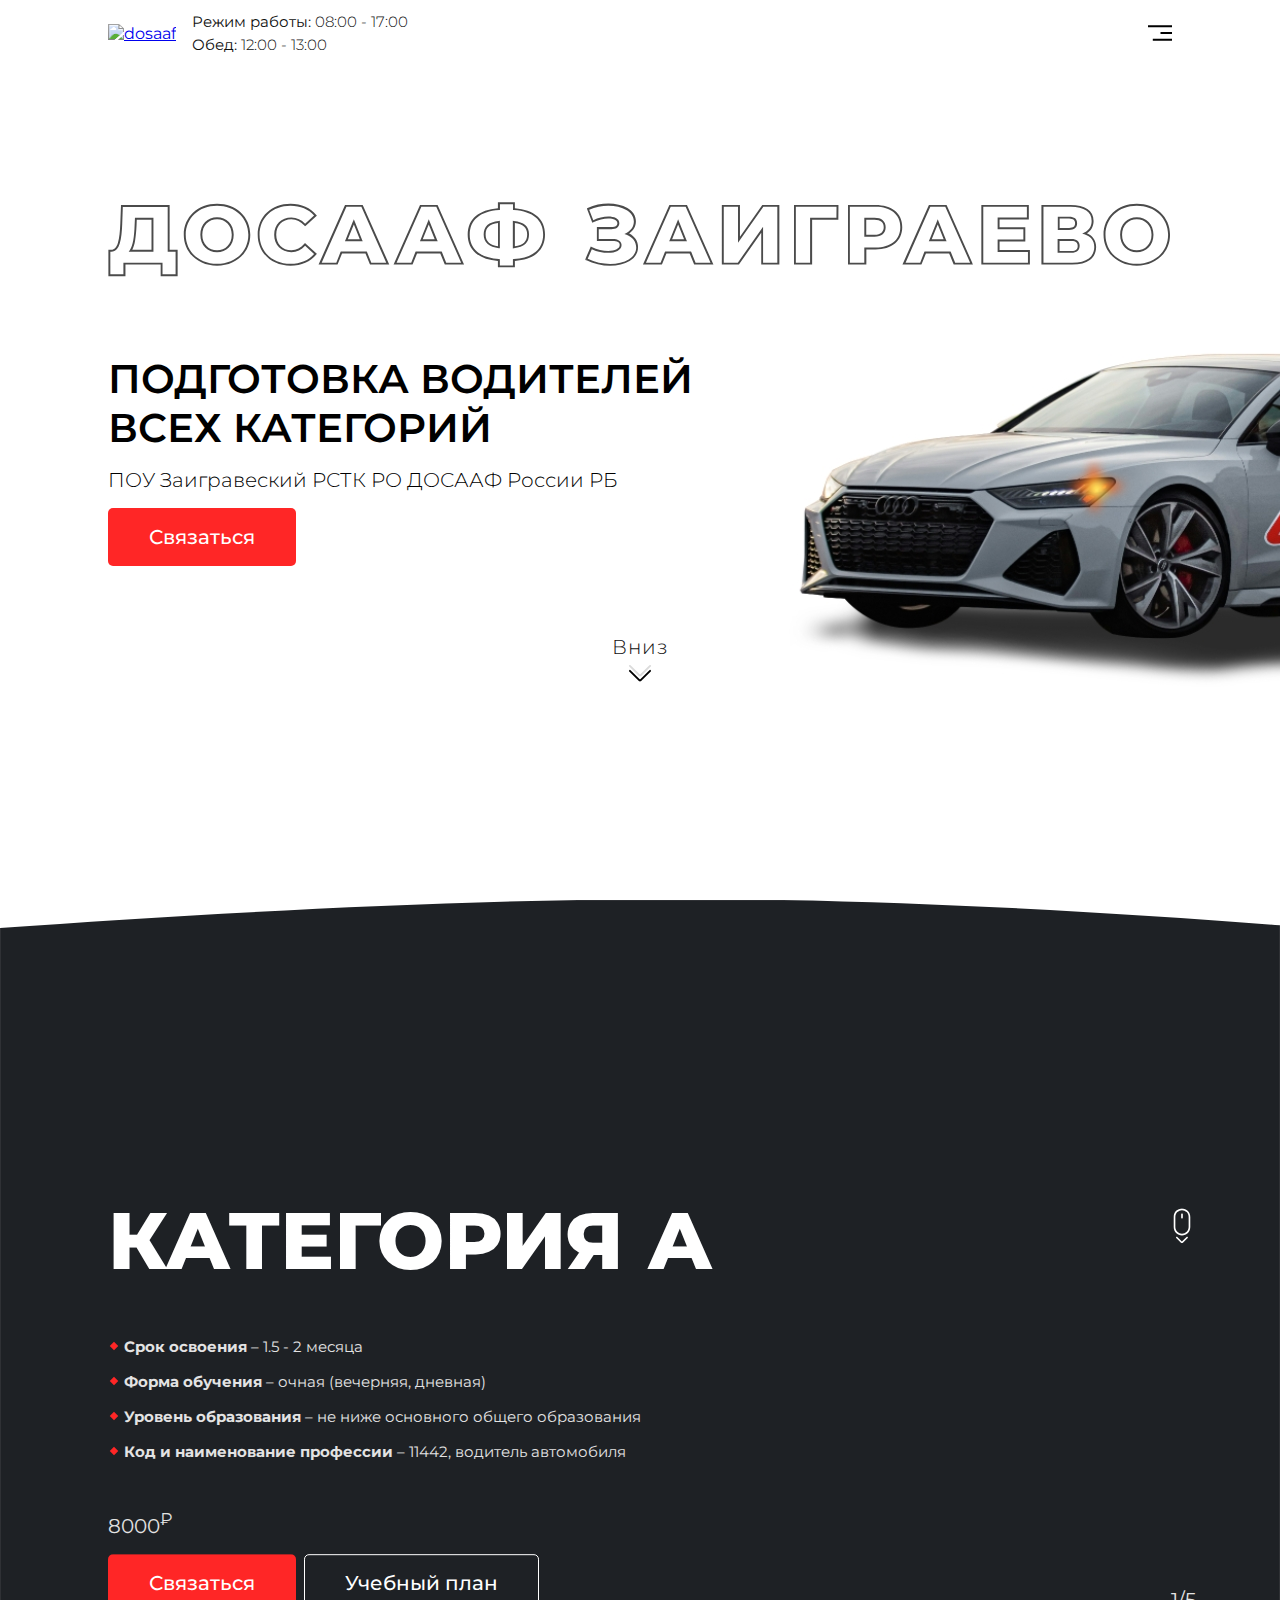
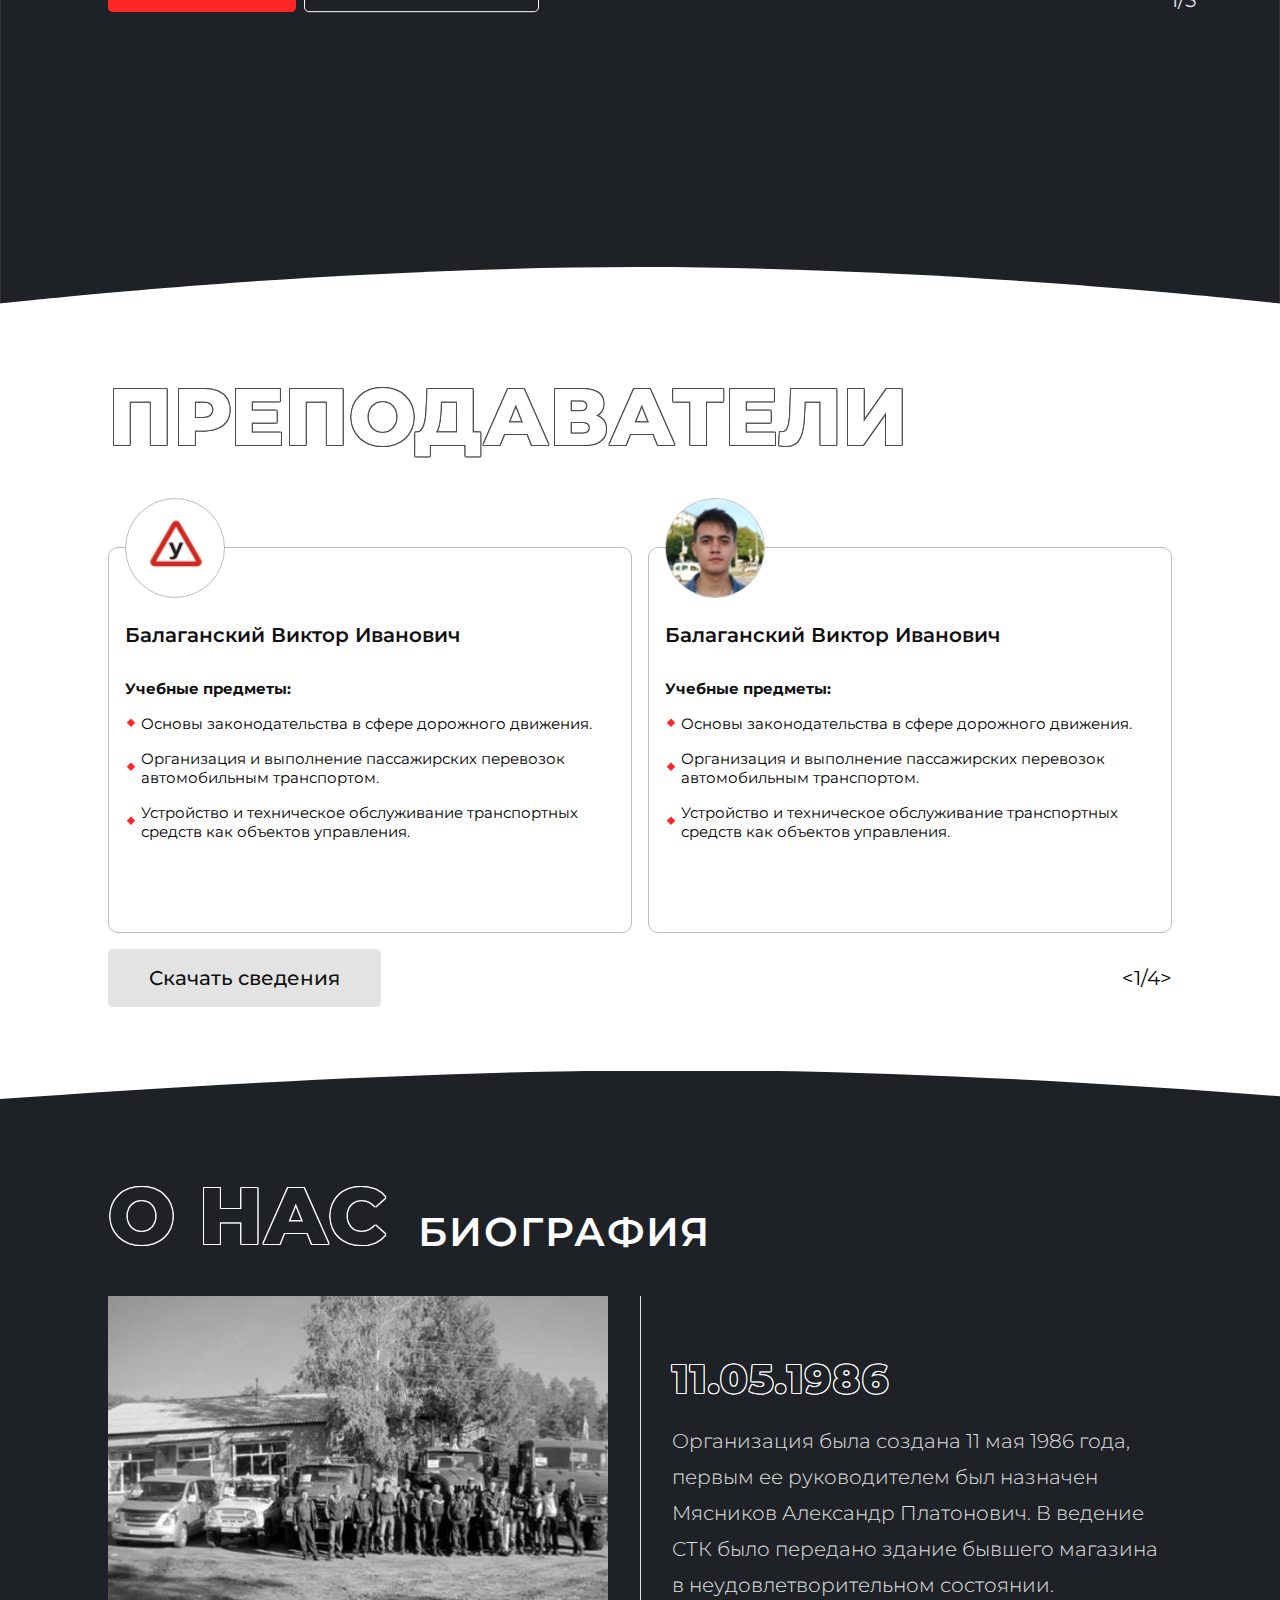
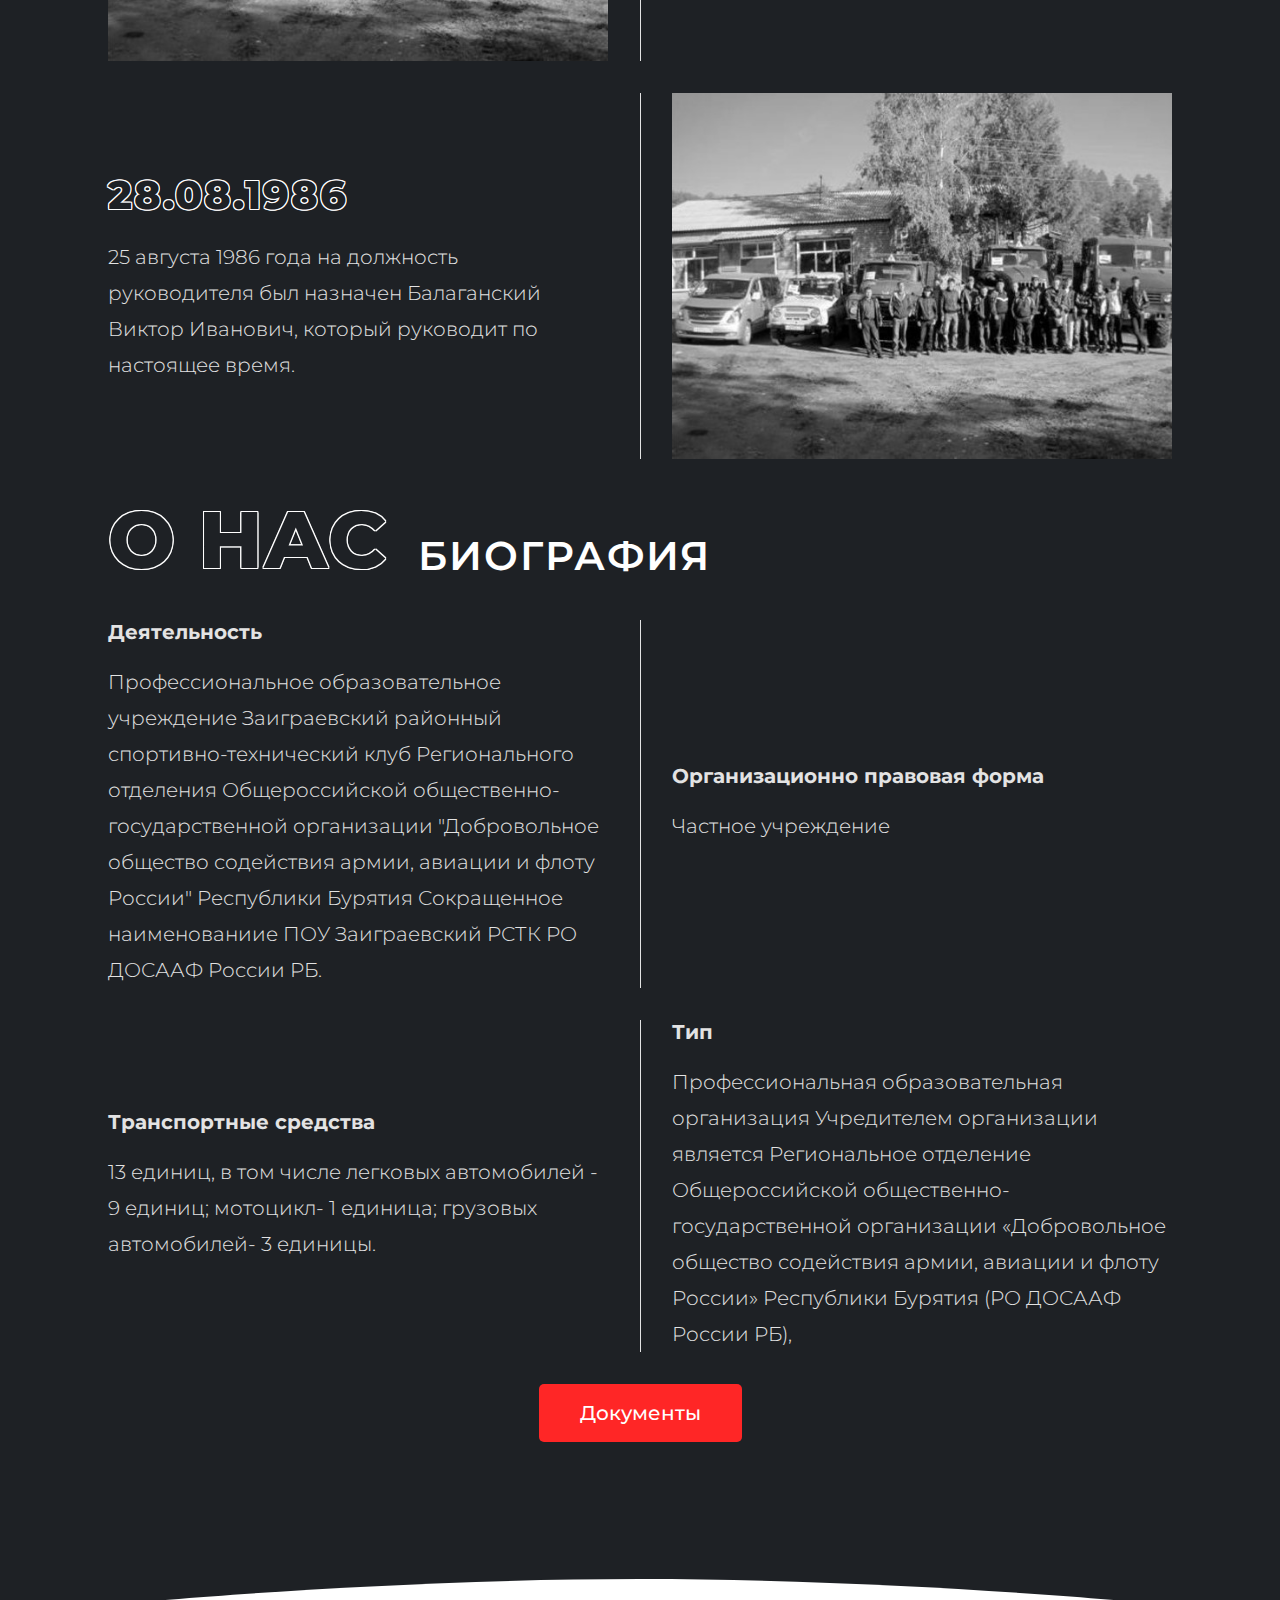
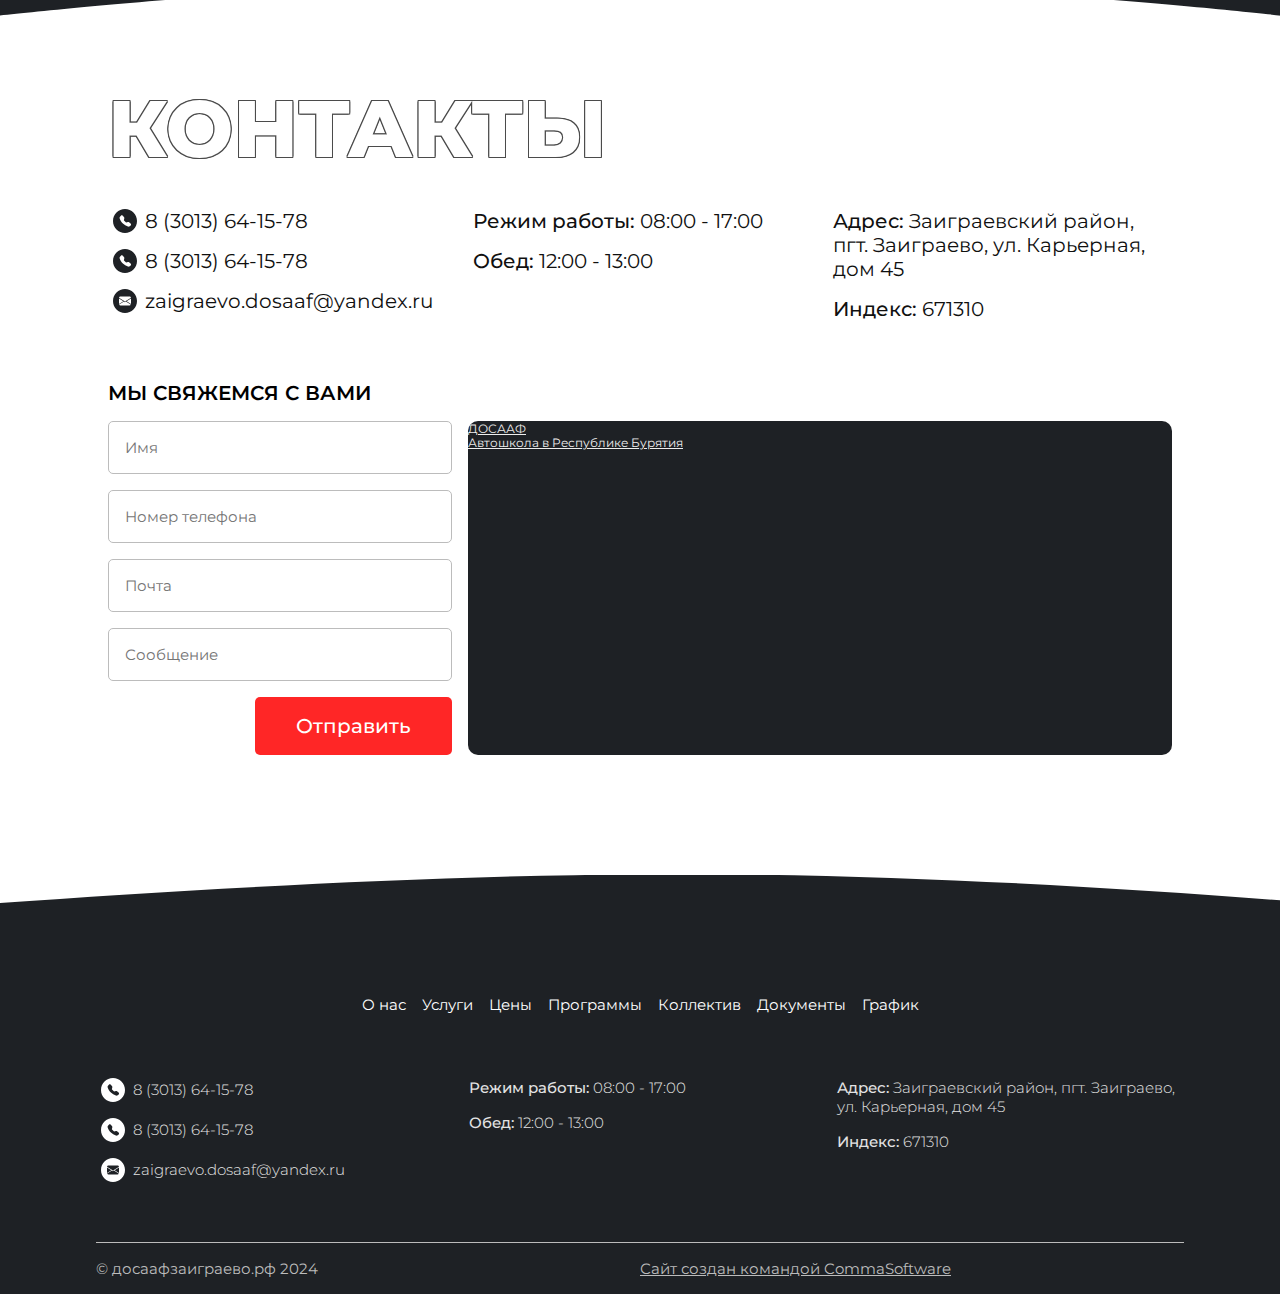
==== commit 18918552: "basic layout is ready" ====
--- a/dosaaf-zaigraevo/index.html
+++ b/dosaaf-zaigraevo/index.html
@@ -19,7 +19,7 @@
 	<link rel="preconnect" href="https://fonts.googleapis.com">
 	<link rel="preconnect" href="https://fonts.gstatic.com" crossorigin>
 	<link href="https://fonts.googleapis.com/css2?family=Montserrat:ital,wght@0,100..900;1,100..900&display=swap" rel="stylesheet">
-	<title>Document</title>
+	<title>Автошкола ДОСААФ Заиграево</title>
 </head>
 <body>
 	<header class="header">
@@ -49,8 +49,8 @@
 							</nav>
 							<div class="nav__contact-info">
 								<div class="contact-info__item">
-									<p class="contact-info__data-field has--icon contact--phone">+8(30136) 4-15-78</p>
-									<p class="contact-info__data-field has--icon contact--phone">+8(30136) 4-15-78</p>
+									<p class="contact-info__data-field has--icon contact--phone">8 (3013) 64-15-78</p>
+									<p class="contact-info__data-field has--icon contact--phone">8 (3013) 64-15-78</p>
 									<p class="contact-info__data-field has--icon contact--email">zaigraevo.dosaaf@yandex.ru</p>
 								</div>
 								<div class="contact-info__item">
@@ -156,77 +156,57 @@
 	<section class="section dark-background  is--top-round is--bottom-round">
 		<div class="container" id="about-us-section">
 			<article class="article-content">
-				<!-- <div class="headings-group">
+				<div class="headings-group">
 					<h2>О нас</h2>
 					<h3>Биография</h3>
 				</div>
 				<div class="columns">
-					<div class="column"></div>
-					<div class="column"></div>
-				</div> -->
-			</article>
-			<!-- <div class="block-title">
-				<p class="container-title">О нас</p>
-				<p class="container-subtitle">Биография</p>
-			</div>
-			<article class="about-us-info">
-				<div class="about-us-info__photo">
-					<img src="img/about-us__photo.jpeg" class="about-us-photo" loading="lazy">
-				</div>
-				<div class="about-us-info__info">
-					<p class="about-us-info__date">11.05.1986</p>
-					<p class="about-us-info__text">
-						Организация была создана 11 мая 1986 года, первым ее руководителем был назначен Мясников Александр Платонович. 
-						В ведение СТК было передано здание бывшего магазина в неудовлетворительном состоянии.
-					</p>
-				</div>
-				<div class="about-us-info__info">
-					<p class="about-us-info__date">28.08.1986</p>
-					<p class="about-us-info__text">
-						25 августа 1986 года на должность руководителя был назначен Балаганский Виктор Иванович, 
-						который руководит по настоящее время.
-					</p>
-				</div>
-				<div class="about-us-info__photo">
-					<img src="img/about-us__photo.jpeg" class="about-us-photo" loading="lazy">
-				</div>
-			</article>  
-			<div class="block-title">
-				<p class="container-title">О нас</p>
-				<p class="container-subtitle">Организация</p>
-			</div>
-			<article class="about-us-info">
-				<div class="about-us-info__info">
-					<p class="about-us-info__title">Деятельность</p>
-					<p class="about-us-info__text">
-						Профессиональное образовательное учреждение Заиграевский районный спортивно-технический клуб Регионального отделения 
-						Общероссийской общественно-государственной организации "Добровольное общество содействия армии, авиации и 
-						флоту России" Республики Бурятия Сокращенное наименованиие ПОУ Заиграевский РСТК РО ДОСААФ России РБ.
-					</p>
-				</div>
-				<div class="about-us-info__info">
-					<p class="about-us-info__title">Организационно правовая форма</p>
-					<p class="about-us-info__text">
-						Частное учреждение
-					</p>
-				</div>
-				<div class="about-us-info__info">
-					<p class="about-us-info__title">Тип</p>
-					<p class="about-us-info__text">
-						Профессиональная образовательная организация Учредителем организации является Региональное отделение Общероссийской
+					<div class="column">
+						<img src="img/about-us__photo.jpeg" class="about-us-photo" loading="lazy">
+					</div>
+					<div class="column">
+						<h3>11.05.1986</h3>
+						<p>Организация была создана 11 мая 1986 года, первым ее руководителем был назначен Мясников Александр Платонович. В ведение СТК было передано здание бывшего магазина в неудовлетворительном состоянии.</p>
+					</div>
+				</div>
+				<div class="columns">
+					<div class="column">
+						<h3>28.08.1986</h3>
+						<p>25 августа 1986 года на должность руководителя был назначен Балаганский Виктор Иванович, который руководит по настоящее время.</p>
+					</div>
+					<div class="column">
+						<img src="img/about-us__photo.jpeg" class="about-us-photo" loading="lazy">
+					</div>
+				</div>
+				<div class="headings-group">
+					<h2>О нас</h2>
+					<h3>Биография</h3>
+				</div>
+				<div class="columns">
+					<div class="column">
+						<h4>Деятельность</h4>
+						<p>Профессиональное образовательное учреждение Заиграевский районный спортивно-технический клуб Регионального отделения Общероссийской общественно-государственной организации "Добровольное общество содействия армии, авиации и флоту России" Республики Бурятия Сокращенное наименованиие ПОУ Заиграевский РСТК РО ДОСААФ России РБ.</p>
+					</div>
+					<div class="column">
+						<h4>Организационно правовая форма</h4>
+						<p>Частное учреждение</p>
+					</div>
+				</div>
+				<div class="columns">
+					<div class="column">
+						<h4>Транспортные средства</h4>
+						<p>13 единиц, в том числе легковых автомобилей - 9 единиц; мотоцикл- 1 единица; грузовых автомобилей- 3 единицы.</p>
+					</div>
+					<div class="column">
+						<h4>Тип</h4>
+						<p>Профессиональная образовательная организация Учредителем организации является Региональное отделение Общероссийской
 							общественно-государственной организации «Добровольное общество содействия армии, авиации и флоту России» Республики 
-							Бурятия (РО ДОСААФ России РБ),
-					</p>
-				</div>
-				<div class="about-us-info__info">
-					<p class="about-us-info__title">Транспортные средства</p>
-					<p class="about-us-info__text">
-						13 единиц, в том числе легковых автомобилей - 9 единиц; мотоцикл- 1 единица; грузовых автомобилей- 3 единицы.
-					</p>
-				</div>
-			</article> -->
+							Бурятия (РО ДОСААФ России РБ),</p>
+					</div>
+				</div>
+			</article>
 			<div class="about-us__btn">
-				<button class="btn is--red" type="submit" id="document-section">Документы</button>
+				<a href="#!" class="btn is--red" type="submit" id="document-section">Документы</a>
 			</div>
 		</div>
 	</section>
@@ -235,8 +215,8 @@
 			<h2 class="container-title">Контакты</h2>
 			<article class="contact-info">
 				<div class="contact-info__item">
-					<p class="contact-info__data-field has--icon contact--phone">+8(30136) 4-15-78</p>
-					<p class="contact-info__data-field has--icon contact--phone">+8(30136) 4-15-78</p>
+					<p class="contact-info__data-field has--icon contact--phone">8 (3013) 64-15-78</p>
+					<p class="contact-info__data-field has--icon contact--phone">8 (3013) 64-15-78</p>
 					<p class="contact-info__data-field has--icon contact--email">zaigraevo.dosaaf@yandex.ru</p>
 				</div>
 				<div class="contact-info__item">
@@ -284,8 +264,8 @@
 			</nav>
 			<article class="contact-info">
 				<div class="contact-info__item">
-					<p class="contact-info__data-field has--icon contact--phone">+8(30136) 4-15-78</p>
-					<p class="contact-info__data-field has--icon contact--phone">+8(30136) 4-15-78</p>
+					<p class="contact-info__data-field has--icon contact--phone">8 (3013) 64-15-78</p>
+					<p class="contact-info__data-field has--icon contact--phone">8 (3013) 64-15-78</p>
 					<p class="contact-info__data-field has--icon contact--email">zaigraevo.dosaaf@yandex.ru</p>
 				</div>
 				<div class="contact-info__item">
@@ -303,6 +283,7 @@
 			</div>
 		</div>
 	</footer>
-	<script src="js/script.js"></script>
+	<script src="./js/script.js"></script>
+	<script src="./js/ease-scroll-to-ancor.js"></script>
 </body>
 </html>--- a/dosaaf-zaigraevo/css/root.css
+++ b/dosaaf-zaigraevo/css/root.css
@@ -43,10 +43,20 @@
 	--light-background: #FFFFFF;
 	--border-gray: 1px solid #BCBCBC;
 
+	--text-shadow-white: 
+		-1px -1px 0 var(--color-white),
+		0    -1px 0 var(--color-white),
+		1px  -1px 0 var(--color-white),
+		1px   0   0 var(--color-white),
+		1px   1px 0 var(--color-white),
+		0     1px 0 var(--color-white),
+		-1px  1px 0 var(--color-white),
+		-1px  0   0 var(--color-white);
+
 
 	/* Отступы и размеры элементов */
 	--width-container: 1088px;
-	--header-height: 100px;
+	--header-height: 88px;
 	--main-padding: 32px 16px;
 }
 
--- a/dosaaf-zaigraevo/css/ui.css
+++ b/dosaaf-zaigraevo/css/ui.css
@@ -16,8 +16,8 @@
 	display: block;
 	position: absolute;
 	top: -1px;
-	left: -16px;
-	right: -16px;
+	left: -25%;
+	right: -25%;
 }
 
 .dark-background.is--bottom-round::after {
@@ -218,6 +218,14 @@
 		font-size: 20px;
 	}
 
+	.contact-info__data-field {
+		font-size: 15px;
+	}
+
+	.btn {
+		font-size: 15px;
+	}
+
 	button {
 		width: 100%;
 	}
--- a/dosaaf-zaigraevo/css/sections/header.css
+++ b/dosaaf-zaigraevo/css/sections/header.css
@@ -6,6 +6,7 @@
 	padding: 0;
 	background-color: var(--color-white);
 	transition: 250ms;
+	transition-delay: 0.2s;
 }
 
 .header.is--hiding {
@@ -15,7 +16,7 @@
 .header .header__container {
 	max-width: var(--width-container);
 	margin: 0 auto;
-	padding: var(--space-5x) var(--space-3x);
+	padding: var(--space-3x);
 }
 
 .dosaaf__logo {
@@ -26,7 +27,7 @@
 	display: flex;
 	justify-content: space-between;
 	align-items: center;
-	margin:  0;
+	margin: 0;
 }
 
 .nav-info {
@@ -70,7 +71,7 @@
 	z-index: -1;
 	height: calc(100dvh - var(--header-height));
 	overflow-y: auto;
-	background-color: var(--color-white);
+	background: linear-gradient(to bottom, #FFF, #FFFE);
 	transition: 300ms ease-in-out;
 }
 
--- a/dosaaf-zaigraevo/css/sections/about-us.css
+++ b/dosaaf-zaigraevo/css/sections/about-us.css
@@ -1,42 +1,5 @@
 #about-us-section {
 	padding-bottom: 174px;
-}
-
-.block-title {
-	display: flex;
-	gap: var(--space-8x);
-	align-items: end;
-}
-
-.about-us-info {
-	display: grid;
-	grid-template-columns: 44% 1% 44%;
-	grid-column-gap: var(--space-16x);
-	grid-row-gap: var(--space-8x);
-}
-
-.about-us-info__photo > .about-us-photo {
-	width: 100%;
-	height: 100%;
-}
-
-.about-us-info__date {
-	color: var(--dark-background);
-	font-size: var(--font-size-subtitle);
-	font-weight: var(--font-weight-container-title);
-	text-shadow:
-	-1px -1px 0 var(--color-white),
-	0    -1px 0 var(--color-white),
-	1px  -1px 0 var(--color-white),
-	1px   0   0 var(--color-white),
-	1px   1px 0 var(--color-white),
-	0     1px 0 var(--color-white),
-	-1px  1px 0 var(--color-white),
-	-1px  0   0 var(--color-white);
-}
-
-.about-us-info__title {
-	font-weight: var(--font-weight-subtitle);
 }
 
 .about-us__btn {
@@ -45,17 +8,104 @@
 	margin-top: var(--space-8x);
 }
 
+
+/* ----- Styles for article ----- */
+.article-content p {
+	margin-top: 1em;
+	color: var(--color-white-additional);
+	font-size: var(--font-size-main);
+	font-weight: var(--font-weight-main);
+	line-height: 180%;
+	text-align: left;
+}
+
+.article-content h3 {
+	font-size: var(--font-size-subtitle);
+	color: var(--dark-background);
+	font-weight: var(--font-weight-container-title);
+	letter-spacing: 0.05em;
+	text-shadow: var(--text-shadow-white);
+}
+
+.article-content img {
+	width: 100%;
+}
+
+.article-content .headings-group {
+	margin-top: var(--space-8x);
+	display: flex;
+	align-items: end;
+	gap: var(--space-8x);
+}
+
+.article-content .headings-group h2 {
+	color: var(--dark-background);
+	font-size: var(--font-size-container-title);
+	font-weight: var(--font-weight-container-title);
+	text-transform: uppercase;
+	text-shadow: var(--text-shadow-white);
+}
+
+.article-content .headings-group h3 {
+	color: var(--color-white);
+	text-shadow: none;
+	font-size: var(--font-size-subtitle);
+	font-weight: var(--font-weight-subtitle);
+	text-transform: uppercase;
+	line-height: 160%;
+}
+
+.columns {
+	margin-top: 32px;
+	display: grid;
+	grid-template-columns: 1fr 1fr;
+	grid-column-gap: var(--space-16x);
+	grid-row-gap: var(--space-8x);
+}
+
+.columns .column {
+	position: relative;
+	display: flex;
+	flex-direction: column;
+	justify-content: center;
+}
+
+.columns .column:not(:first-child)::before {
+	content: "";
+	position: absolute;
+	top: 0;
+	bottom: 0;
+	left: -32px;
+	border-left: 1px solid var(--color-white-additional);
+}
+
+
 @media screen and (max-width: 768px) {
 	#about-us-section {
-		padding-bottom: 64px;
+		padding-bottom: var(--space-16x);
 	}
 
-	.about-us-info {
-		display: grid;
+	.article-content .headings-group {
+		display: inline-flex;
+		gap: var(--space-3x);
+	}
+
+	.columns {
 		grid-template-columns: 1fr;
 	}
 
-	hr {
-		width: 100%;
+	.article-content h2,
+	.article-content .headings-group h2 {
+		font-size: 30px;
 	}
+
+	.article-content h3,
+	.article-content .headings-group h3 {
+		font-size: 20px;
+	}
+
+	.article-content p {
+		font-size: 15px;
+	}
+
 }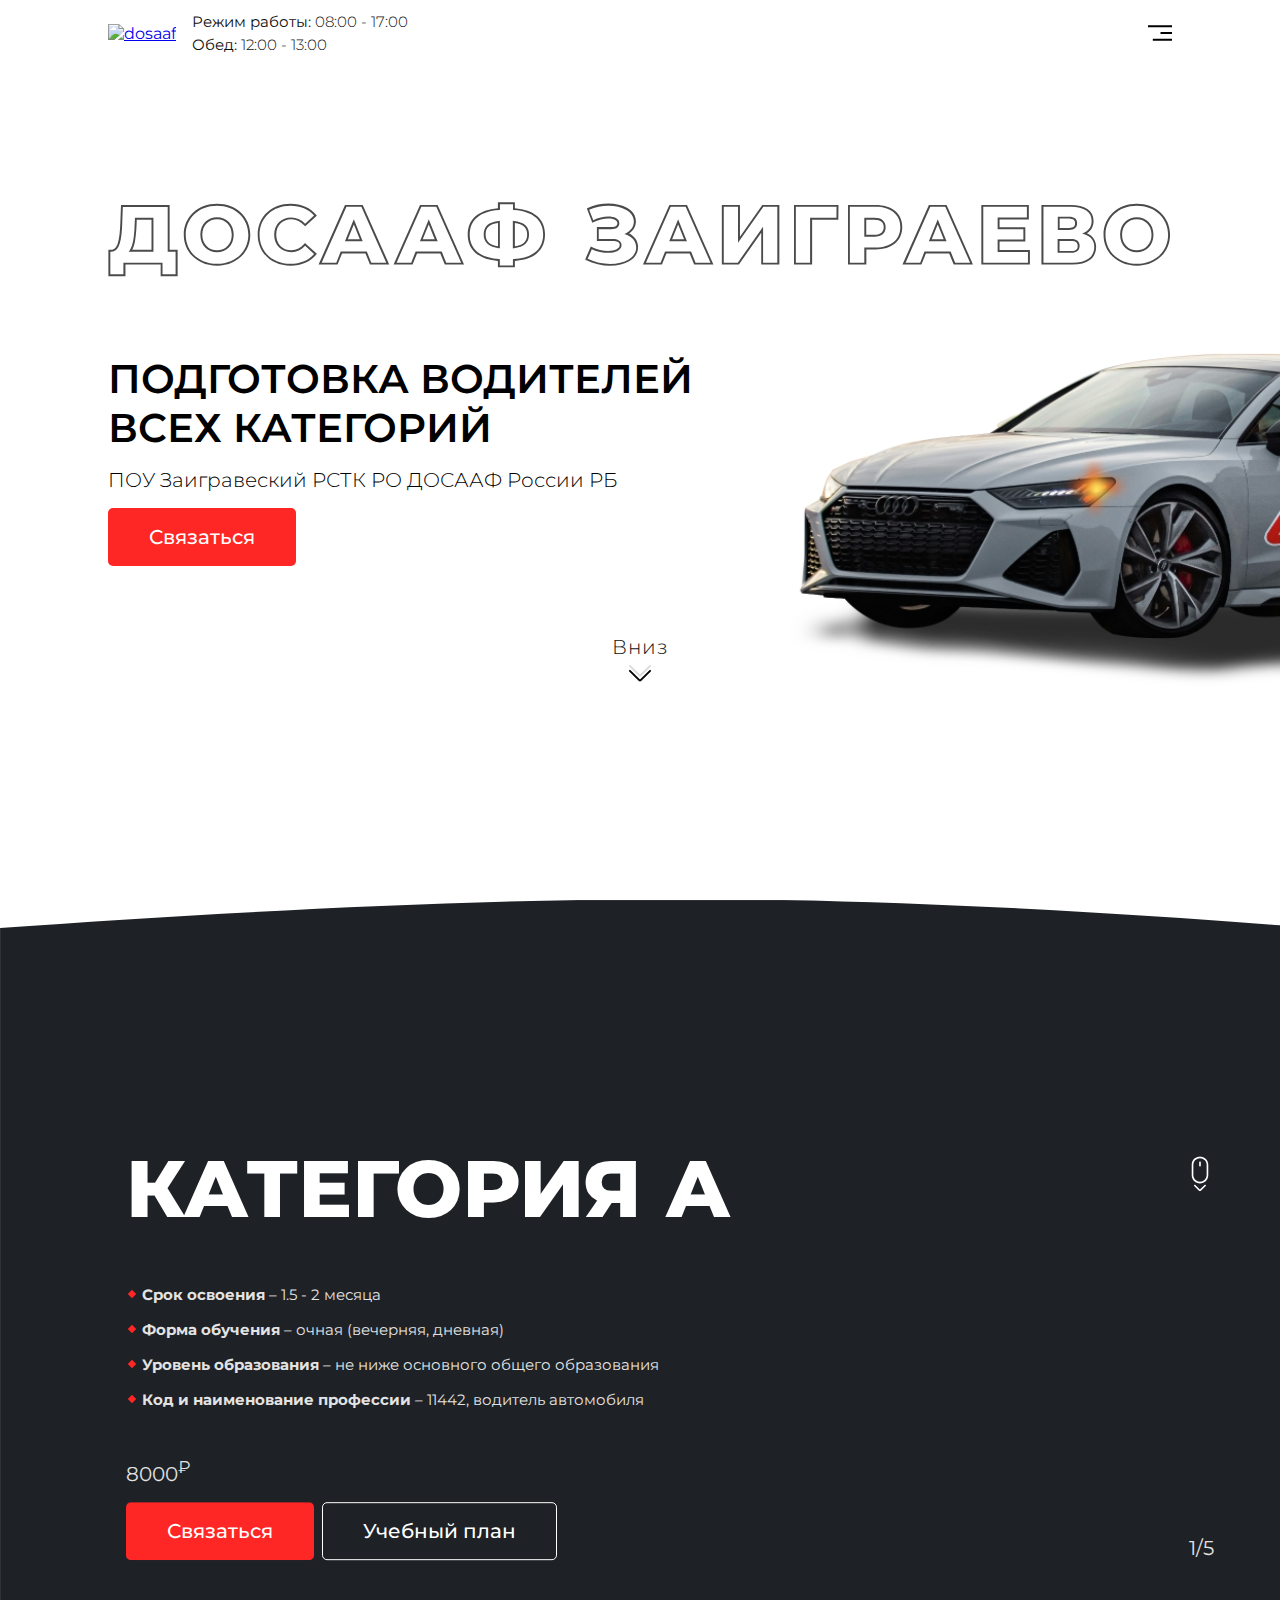
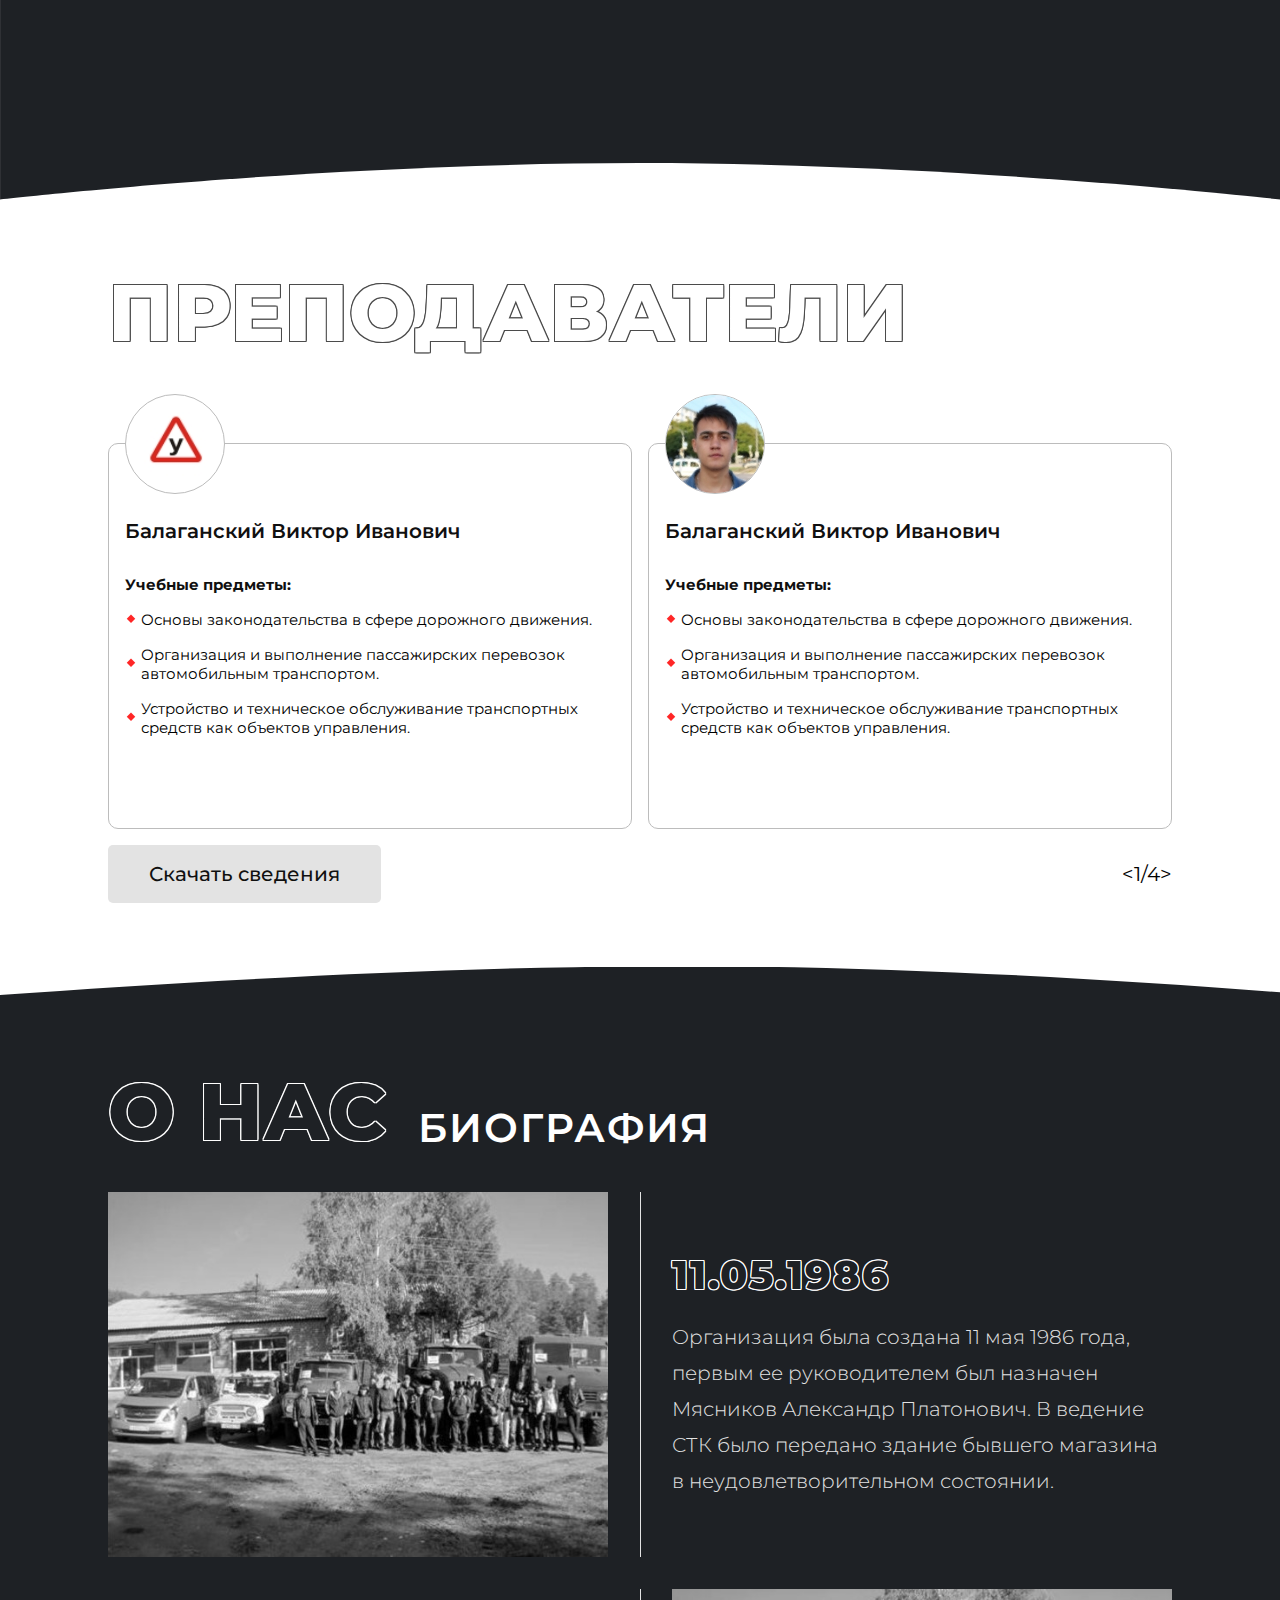
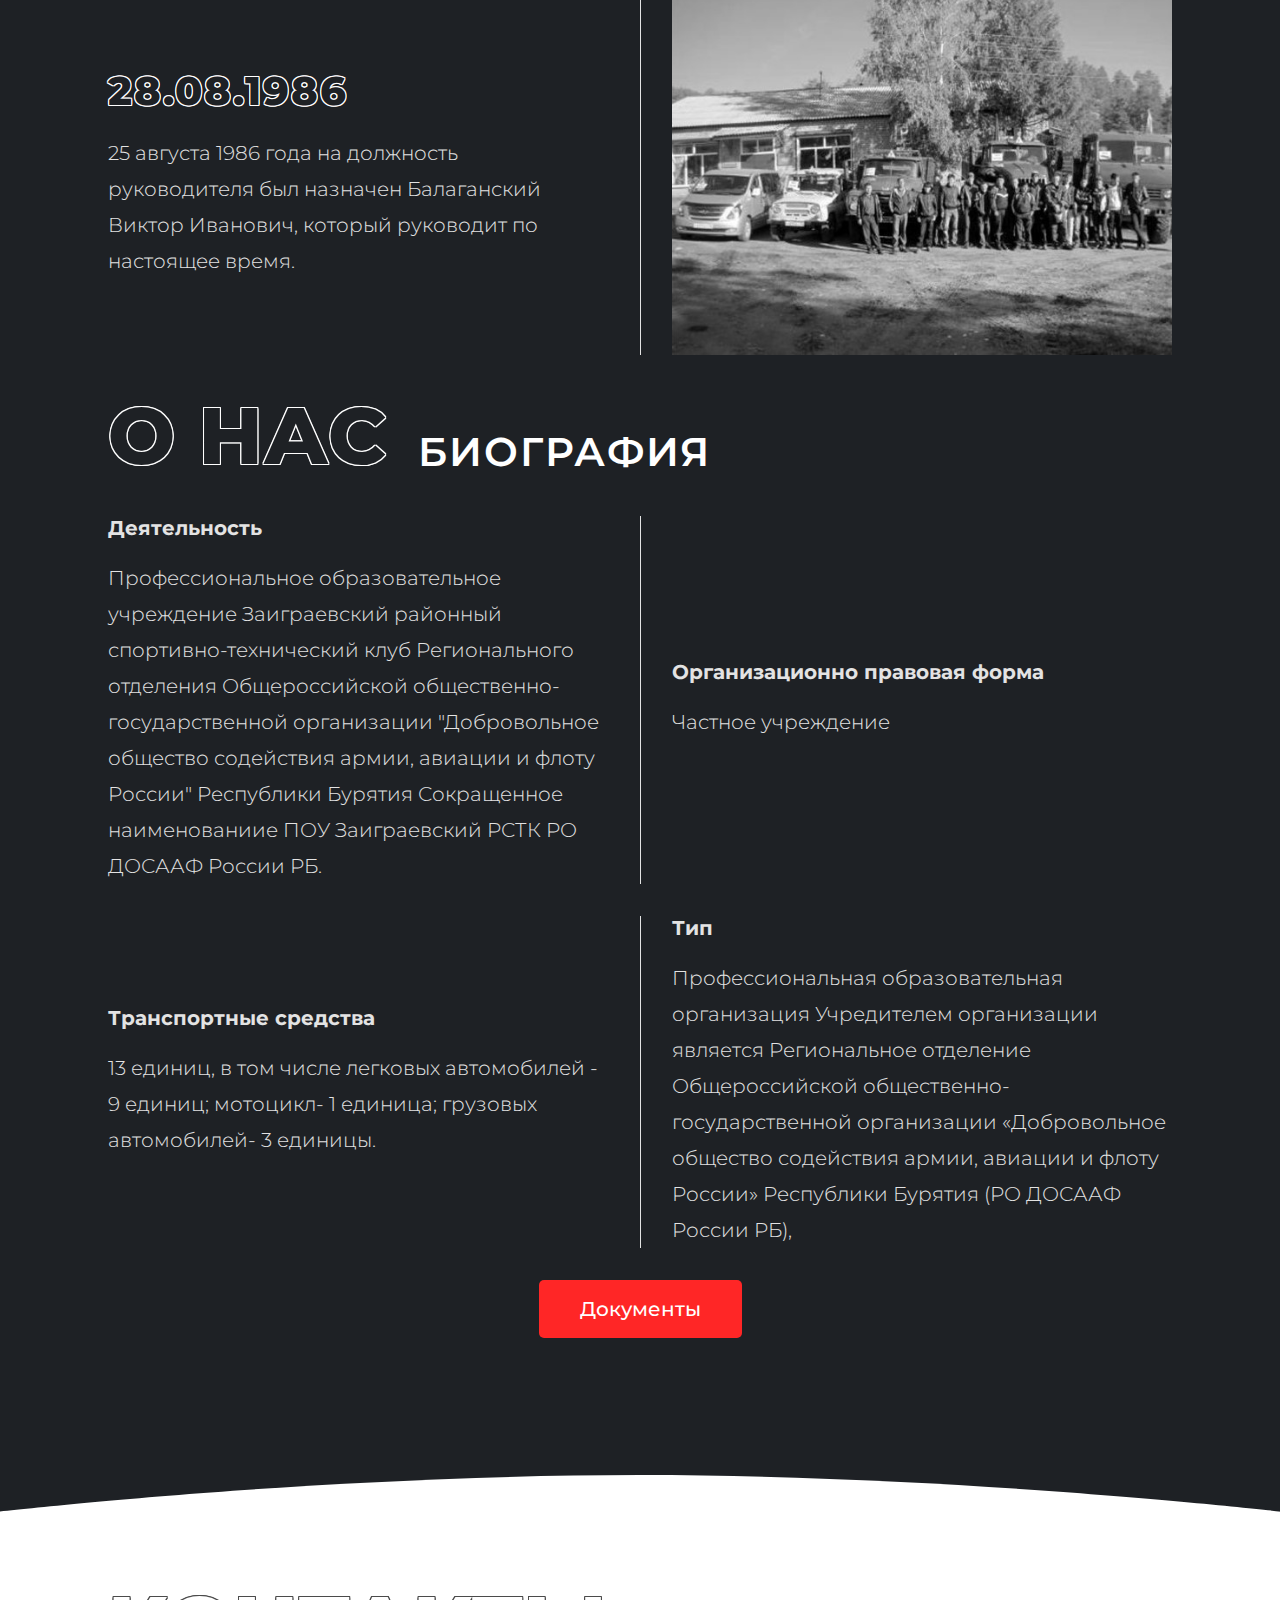
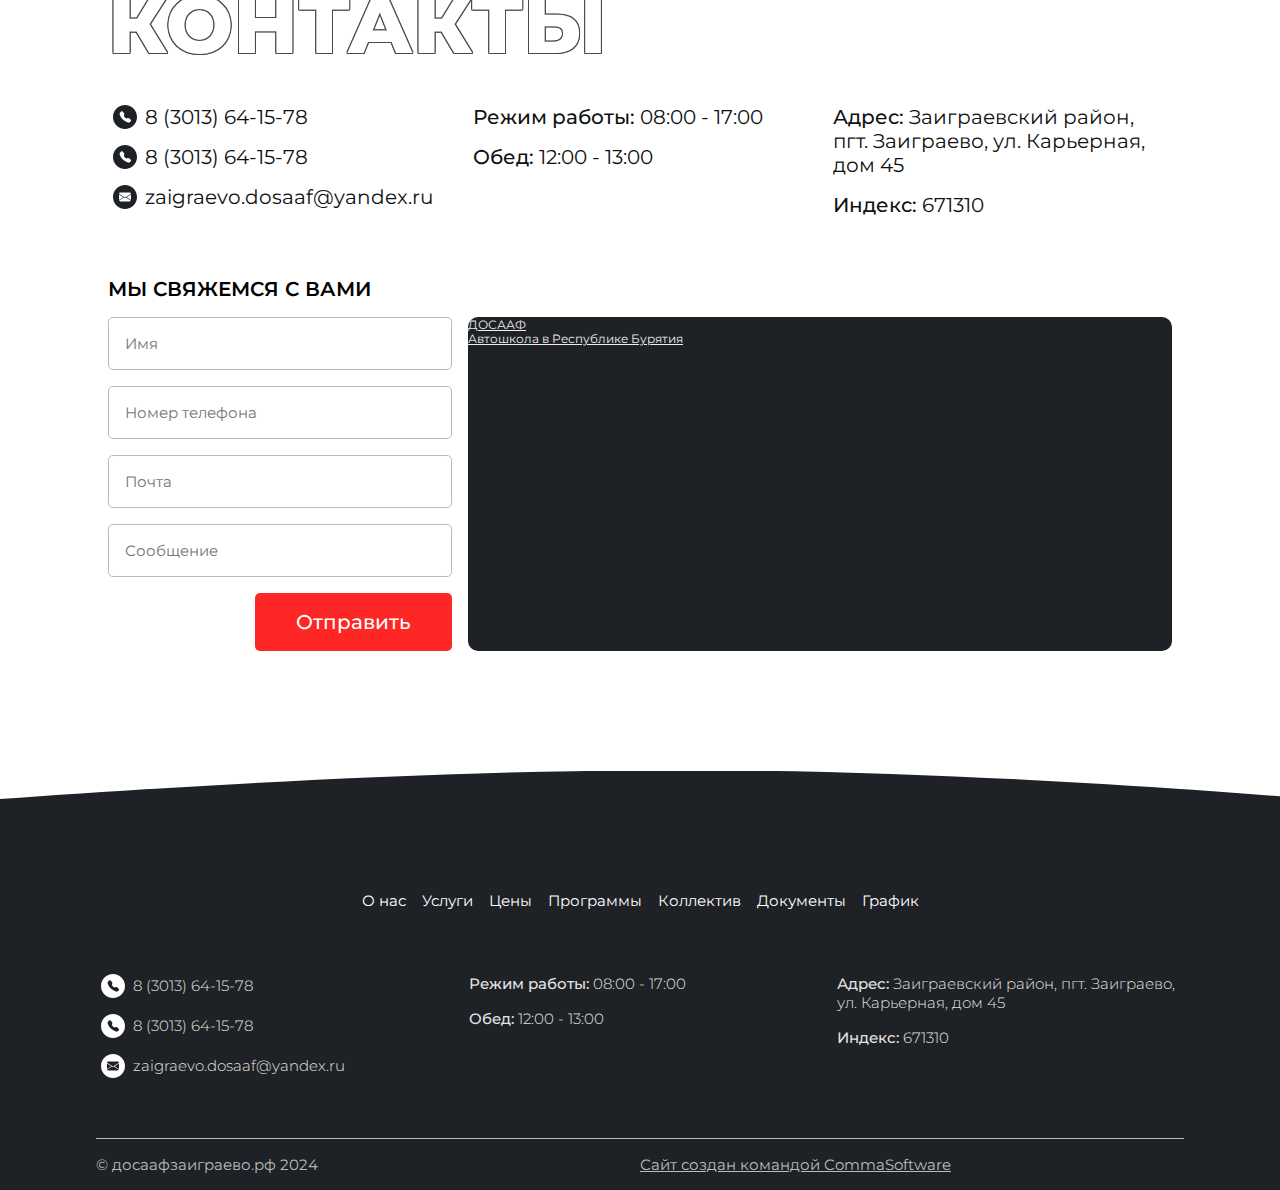
==== commit f0838898: "Scroll slider is ready" ====
--- a/dosaaf-zaigraevo/index.html
+++ b/dosaaf-zaigraevo/index.html
@@ -84,32 +84,152 @@
 		</div>
 	</section>
 	<section class="section dark-background is--top-round is--bottom-round" id="courses-section">
-		<img class="courses__bg" src="./img/examples/course-1.jpg" alt="">
-		<div class="container">
-			<article class="courses">
-				<div class="courses__title-block">
-					<h3 class="container-title">Категория А</h3>
-					<div class="courses__info">
-						<ul>
-							<li><b>Срок освоения</b> – 1.5 - 2 месяца</li>
-							<li><b>Форма обучения</b> – очная (вечерняя, дневная)</li>
-							<li><b>Уровень образования</b> – не ниже основного общего образования</li>
-							<li><b>Код и наименование профессии</b> – 11442, водитель автомобиля</li>
-						</ul>
-					</div>
-				</div>
-				<div class="courses__price">
-					<p>8000<sup>₽</sup></p>
-					<div class="courses__btns">
-						<a href="#!" class="btn is--red" type="submit">Связаться</a>
-						<a href="#!" class="btn is--black" type="submit">Учебный план</a>
-					</div>
-				</div>
-				<div class="courses__mouse-icon">
-					<svg class="mouse-icon" xmlns="http://www.w3.org/2000/svg" xmlns:xlink="http://www.w3.org/1999/xlink" x="0px" y="0px" viewBox="0 0 27 34" style="enable-background:new 0 0 27 34;" xml:space="preserve"><path d="M13.5,5.1c0.2,0,0.4,0.1,0.6,0.2c0.2,0.2,0.2,0.4,0.2,0.6v3.2c0,0.2-0.1,0.4-0.2,0.6c-0.1,0.2-0.4,0.2-0.6,0.2s-0.4-0.1-0.6-0.2c-0.2-0.2-0.2-0.4-0.2-0.6V5.9c0-0.2,0.1-0.4,0.2-0.6C13.1,5.2,13.3,5.1,13.5,5.1z M19.9,18.1c0,1.7-0.7,3.4-1.9,4.6c-1.2,1.2-2.8,1.9-4.5,1.9s-3.3-0.7-4.5-1.9c-1.2-1.2-1.9-2.9-1.9-4.6V8.4C7.1,6.6,7.8,5,9,3.8c1.2-1.2,2.8-1.9,4.5-1.9s3.3,0.7,4.5,1.9c1.2,1.2,1.9,2.9,1.9,4.6V18.1z M13.5,0.2c-2.1,0-4.2,0.9-5.7,2.4C6.3,4.1,5.5,6.2,5.5,8.4v9.8c0,2.2,0.8,4.2,2.3,5.7c1.5,1.5,3.5,2.4,5.7,2.4s4.2-0.9,5.7-2.4c1.5-1.5,2.3-3.6,2.3-5.7V8.4c0-2.2-0.8-4.2-2.3-5.7C17.7,1.1,15.6,0.2,13.5,0.2z M14.4,33.4l4.6-4.6c0.3-0.3,0.3-0.8,0-1.1s-0.8-0.3-1.1,0l-4.5,4.5L9,27.7c-0.3-0.3-0.8-0.3-1.1,0s-0.3,0.8,0,1.1l4.6,4.6c0.2,0.2,0.6,0.4,0.9,0.4S14.1,33.6,14.4,33.4z"/></svg>
-				</div>
-				<span class="courses__page-info">1/5</span>
-			</article>
+		<div class="secrion__scroll-wrapper">
+			<div class="courses is--active">
+				<img class="courses__bg" src="./img/examples/course-1.jpg" alt="">
+				<div class="container">
+					<article class="courses__article">
+						<div class="courses__title-block">
+							<h3 class="container-title">Категория А</h3>
+							<div class="courses__info">
+								<ul>
+									<li><b>Срок освоения</b> – 1.5 - 2 месяца</li>
+									<li><b>Форма обучения</b> – очная (вечерняя, дневная)</li>
+									<li><b>Уровень образования</b> – не ниже основного общего образования</li>
+									<li><b>Код и наименование профессии</b> – 11442, водитель автомобиля</li>
+								</ul>
+							</div>
+						</div>
+						<div class="courses__price">
+							<p>8000<sup>₽</sup></p>
+							<div class="courses__btns">
+								<a href="#!" class="btn is--red" type="submit">Связаться</a>
+								<a href="#!" class="btn is--black" type="submit">Учебный план</a>
+							</div>
+						</div>
+						<div class="courses__mouse-icon">
+							<svg class="mouse-icon" xmlns="http://www.w3.org/2000/svg" xmlns:xlink="http://www.w3.org/1999/xlink" x="0px" y="0px" viewBox="0 0 27 34" style="enable-background:new 0 0 27 34;" xml:space="preserve"><path d="M13.5,5.1c0.2,0,0.4,0.1,0.6,0.2c0.2,0.2,0.2,0.4,0.2,0.6v3.2c0,0.2-0.1,0.4-0.2,0.6c-0.1,0.2-0.4,0.2-0.6,0.2s-0.4-0.1-0.6-0.2c-0.2-0.2-0.2-0.4-0.2-0.6V5.9c0-0.2,0.1-0.4,0.2-0.6C13.1,5.2,13.3,5.1,13.5,5.1z M19.9,18.1c0,1.7-0.7,3.4-1.9,4.6c-1.2,1.2-2.8,1.9-4.5,1.9s-3.3-0.7-4.5-1.9c-1.2-1.2-1.9-2.9-1.9-4.6V8.4C7.1,6.6,7.8,5,9,3.8c1.2-1.2,2.8-1.9,4.5-1.9s3.3,0.7,4.5,1.9c1.2,1.2,1.9,2.9,1.9,4.6V18.1z M13.5,0.2c-2.1,0-4.2,0.9-5.7,2.4C6.3,4.1,5.5,6.2,5.5,8.4v9.8c0,2.2,0.8,4.2,2.3,5.7c1.5,1.5,3.5,2.4,5.7,2.4s4.2-0.9,5.7-2.4c1.5-1.5,2.3-3.6,2.3-5.7V8.4c0-2.2-0.8-4.2-2.3-5.7C17.7,1.1,15.6,0.2,13.5,0.2z M14.4,33.4l4.6-4.6c0.3-0.3,0.3-0.8,0-1.1s-0.8-0.3-1.1,0l-4.5,4.5L9,27.7c-0.3-0.3-0.8-0.3-1.1,0s-0.3,0.8,0,1.1l4.6,4.6c0.2,0.2,0.6,0.4,0.9,0.4S14.1,33.6,14.4,33.4z"/></svg>
+						</div>
+						<span class="courses__page-info">1/5</span>
+					</article>
+				</div>
+			</div>
+			<div class="courses">
+				<img class="courses__bg" src="./img/examples/course-2.jpg" alt="">
+				<div class="container">
+					<article class="courses__article">
+						<div class="courses__title-block">
+							<h3 class="container-title">Категория B</h3>
+							<div class="courses__info">
+								<ul>
+									<li><b>Срок освоения</b> – 1.5 - 2 месяца</li>
+									<li><b>Форма обучения</b> – очная (вечерняя, дневная)</li>
+									<li><b>Уровень образования</b> – не ниже основного общего образования</li>
+									<li><b>Код и наименование профессии</b> – 11442, водитель автомобиля</li>
+								</ul>
+							</div>
+						</div>
+						<div class="courses__price">
+							<p>8000<sup>₽</sup></p>
+							<div class="courses__btns">
+								<a href="#!" class="btn is--red" type="submit">Связаться</a>
+								<a href="#!" class="btn is--black" type="submit">Учебный план</a>
+							</div>
+						</div>
+						<div class="courses__mouse-icon">
+							<svg class="mouse-icon" xmlns="http://www.w3.org/2000/svg" xmlns:xlink="http://www.w3.org/1999/xlink" x="0px" y="0px" viewBox="0 0 27 34" style="enable-background:new 0 0 27 34;" xml:space="preserve"><path d="M13.5,5.1c0.2,0,0.4,0.1,0.6,0.2c0.2,0.2,0.2,0.4,0.2,0.6v3.2c0,0.2-0.1,0.4-0.2,0.6c-0.1,0.2-0.4,0.2-0.6,0.2s-0.4-0.1-0.6-0.2c-0.2-0.2-0.2-0.4-0.2-0.6V5.9c0-0.2,0.1-0.4,0.2-0.6C13.1,5.2,13.3,5.1,13.5,5.1z M19.9,18.1c0,1.7-0.7,3.4-1.9,4.6c-1.2,1.2-2.8,1.9-4.5,1.9s-3.3-0.7-4.5-1.9c-1.2-1.2-1.9-2.9-1.9-4.6V8.4C7.1,6.6,7.8,5,9,3.8c1.2-1.2,2.8-1.9,4.5-1.9s3.3,0.7,4.5,1.9c1.2,1.2,1.9,2.9,1.9,4.6V18.1z M13.5,0.2c-2.1,0-4.2,0.9-5.7,2.4C6.3,4.1,5.5,6.2,5.5,8.4v9.8c0,2.2,0.8,4.2,2.3,5.7c1.5,1.5,3.5,2.4,5.7,2.4s4.2-0.9,5.7-2.4c1.5-1.5,2.3-3.6,2.3-5.7V8.4c0-2.2-0.8-4.2-2.3-5.7C17.7,1.1,15.6,0.2,13.5,0.2z M14.4,33.4l4.6-4.6c0.3-0.3,0.3-0.8,0-1.1s-0.8-0.3-1.1,0l-4.5,4.5L9,27.7c-0.3-0.3-0.8-0.3-1.1,0s-0.3,0.8,0,1.1l4.6,4.6c0.2,0.2,0.6,0.4,0.9,0.4S14.1,33.6,14.4,33.4z"/></svg>
+						</div>
+						<span class="courses__page-info">1/5</span>
+					</article>
+				</div>
+			</div>
+			<div class="courses">
+				<img class="courses__bg" src="./img/examples/course-3.jpg" alt="">
+				<div class="container">
+					<article class="courses__article">
+						<div class="courses__title-block">
+							<h3 class="container-title">Категория C</h3>
+							<div class="courses__info">
+								<ul>
+									<li><b>Срок освоения</b> – 1.5 - 2 месяца</li>
+									<li><b>Форма обучения</b> – очная (вечерняя, дневная)</li>
+									<li><b>Уровень образования</b> – не ниже основного общего образования</li>
+									<li><b>Код и наименование профессии</b> – 11442, водитель автомобиля</li>
+								</ul>
+							</div>
+						</div>
+						<div class="courses__price">
+							<p>8000<sup>₽</sup></p>
+							<div class="courses__btns">
+								<a href="#!" class="btn is--red" type="submit">Связаться</a>
+								<a href="#!" class="btn is--black" type="submit">Учебный план</a>
+							</div>
+						</div>
+						<div class="courses__mouse-icon">
+							<svg class="mouse-icon" xmlns="http://www.w3.org/2000/svg" xmlns:xlink="http://www.w3.org/1999/xlink" x="0px" y="0px" viewBox="0 0 27 34" style="enable-background:new 0 0 27 34;" xml:space="preserve"><path d="M13.5,5.1c0.2,0,0.4,0.1,0.6,0.2c0.2,0.2,0.2,0.4,0.2,0.6v3.2c0,0.2-0.1,0.4-0.2,0.6c-0.1,0.2-0.4,0.2-0.6,0.2s-0.4-0.1-0.6-0.2c-0.2-0.2-0.2-0.4-0.2-0.6V5.9c0-0.2,0.1-0.4,0.2-0.6C13.1,5.2,13.3,5.1,13.5,5.1z M19.9,18.1c0,1.7-0.7,3.4-1.9,4.6c-1.2,1.2-2.8,1.9-4.5,1.9s-3.3-0.7-4.5-1.9c-1.2-1.2-1.9-2.9-1.9-4.6V8.4C7.1,6.6,7.8,5,9,3.8c1.2-1.2,2.8-1.9,4.5-1.9s3.3,0.7,4.5,1.9c1.2,1.2,1.9,2.9,1.9,4.6V18.1z M13.5,0.2c-2.1,0-4.2,0.9-5.7,2.4C6.3,4.1,5.5,6.2,5.5,8.4v9.8c0,2.2,0.8,4.2,2.3,5.7c1.5,1.5,3.5,2.4,5.7,2.4s4.2-0.9,5.7-2.4c1.5-1.5,2.3-3.6,2.3-5.7V8.4c0-2.2-0.8-4.2-2.3-5.7C17.7,1.1,15.6,0.2,13.5,0.2z M14.4,33.4l4.6-4.6c0.3-0.3,0.3-0.8,0-1.1s-0.8-0.3-1.1,0l-4.5,4.5L9,27.7c-0.3-0.3-0.8-0.3-1.1,0s-0.3,0.8,0,1.1l4.6,4.6c0.2,0.2,0.6,0.4,0.9,0.4S14.1,33.6,14.4,33.4z"/></svg>
+						</div>
+						<span class="courses__page-info">1/5</span>
+					</article>
+				</div>
+			</div>
+			<div class="courses">
+				<img class="courses__bg" src="./img/examples/course-4.jpg" alt="">
+				<div class="container">
+					<article class="courses__article">
+						<div class="courses__title-block">
+							<h3 class="container-title">Категория C-B</h3>
+							<div class="courses__info">
+								<ul>
+									<li><b>Срок освоения</b> – 1.5 - 2 месяца</li>
+									<li><b>Форма обучения</b> – очная (вечерняя, дневная)</li>
+									<li><b>Уровень образования</b> – не ниже основного общего образования</li>
+									<li><b>Код и наименование профессии</b> – 11442, водитель автомобиля</li>
+								</ul>
+							</div>
+						</div>
+						<div class="courses__price">
+							<p>8000<sup>₽</sup></p>
+							<div class="courses__btns">
+								<a href="#!" class="btn is--red" type="submit">Связаться</a>
+								<a href="#!" class="btn is--black" type="submit">Учебный план</a>
+							</div>
+						</div>
+						<div class="courses__mouse-icon">
+							<svg class="mouse-icon" xmlns="http://www.w3.org/2000/svg" xmlns:xlink="http://www.w3.org/1999/xlink" x="0px" y="0px" viewBox="0 0 27 34" style="enable-background:new 0 0 27 34;" xml:space="preserve"><path d="M13.5,5.1c0.2,0,0.4,0.1,0.6,0.2c0.2,0.2,0.2,0.4,0.2,0.6v3.2c0,0.2-0.1,0.4-0.2,0.6c-0.1,0.2-0.4,0.2-0.6,0.2s-0.4-0.1-0.6-0.2c-0.2-0.2-0.2-0.4-0.2-0.6V5.9c0-0.2,0.1-0.4,0.2-0.6C13.1,5.2,13.3,5.1,13.5,5.1z M19.9,18.1c0,1.7-0.7,3.4-1.9,4.6c-1.2,1.2-2.8,1.9-4.5,1.9s-3.3-0.7-4.5-1.9c-1.2-1.2-1.9-2.9-1.9-4.6V8.4C7.1,6.6,7.8,5,9,3.8c1.2-1.2,2.8-1.9,4.5-1.9s3.3,0.7,4.5,1.9c1.2,1.2,1.9,2.9,1.9,4.6V18.1z M13.5,0.2c-2.1,0-4.2,0.9-5.7,2.4C6.3,4.1,5.5,6.2,5.5,8.4v9.8c0,2.2,0.8,4.2,2.3,5.7c1.5,1.5,3.5,2.4,5.7,2.4s4.2-0.9,5.7-2.4c1.5-1.5,2.3-3.6,2.3-5.7V8.4c0-2.2-0.8-4.2-2.3-5.7C17.7,1.1,15.6,0.2,13.5,0.2z M14.4,33.4l4.6-4.6c0.3-0.3,0.3-0.8,0-1.1s-0.8-0.3-1.1,0l-4.5,4.5L9,27.7c-0.3-0.3-0.8-0.3-1.1,0s-0.3,0.8,0,1.1l4.6,4.6c0.2,0.2,0.6,0.4,0.9,0.4S14.1,33.6,14.4,33.4z"/></svg>
+						</div>
+						<span class="courses__page-info">1/5</span>
+					</article>
+				</div>
+			</div>
+			<div class="courses">
+				<img class="courses__bg" src="./img/examples/course-5.jpg" alt="">
+				<div class="container">
+					<article class="courses__article">
+						<div class="courses__title-block">
+							<h3 class="container-title">Категория B-C</h3>
+							<div class="courses__info">
+								<ul>
+									<li><b>Срок освоения</b> – 1.5 - 2 месяца</li>
+									<li><b>Форма обучения</b> – очная (вечерняя, дневная)</li>
+									<li><b>Уровень образования</b> – не ниже основного общего образования</li>
+									<li><b>Код и наименование профессии</b> – 11442, водитель автомобиля</li>
+								</ul>
+							</div>
+						</div>
+						<div class="courses__price">
+							<p>8000<sup>₽</sup></p>
+							<div class="courses__btns">
+								<a href="#!" class="btn is--red" type="submit">Связаться</a>
+								<a href="#!" class="btn is--black" type="submit">Учебный план</a>
+							</div>
+						</div>
+						<div class="courses__mouse-icon">
+							<svg class="mouse-icon" xmlns="http://www.w3.org/2000/svg" xmlns:xlink="http://www.w3.org/1999/xlink" x="0px" y="0px" viewBox="0 0 27 34" style="enable-background:new 0 0 27 34;" xml:space="preserve"><path d="M13.5,5.1c0.2,0,0.4,0.1,0.6,0.2c0.2,0.2,0.2,0.4,0.2,0.6v3.2c0,0.2-0.1,0.4-0.2,0.6c-0.1,0.2-0.4,0.2-0.6,0.2s-0.4-0.1-0.6-0.2c-0.2-0.2-0.2-0.4-0.2-0.6V5.9c0-0.2,0.1-0.4,0.2-0.6C13.1,5.2,13.3,5.1,13.5,5.1z M19.9,18.1c0,1.7-0.7,3.4-1.9,4.6c-1.2,1.2-2.8,1.9-4.5,1.9s-3.3-0.7-4.5-1.9c-1.2-1.2-1.9-2.9-1.9-4.6V8.4C7.1,6.6,7.8,5,9,3.8c1.2-1.2,2.8-1.9,4.5-1.9s3.3,0.7,4.5,1.9c1.2,1.2,1.9,2.9,1.9,4.6V18.1z M13.5,0.2c-2.1,0-4.2,0.9-5.7,2.4C6.3,4.1,5.5,6.2,5.5,8.4v9.8c0,2.2,0.8,4.2,2.3,5.7c1.5,1.5,3.5,2.4,5.7,2.4s4.2-0.9,5.7-2.4c1.5-1.5,2.3-3.6,2.3-5.7V8.4c0-2.2-0.8-4.2-2.3-5.7C17.7,1.1,15.6,0.2,13.5,0.2z M14.4,33.4l4.6-4.6c0.3-0.3,0.3-0.8,0-1.1s-0.8-0.3-1.1,0l-4.5,4.5L9,27.7c-0.3-0.3-0.8-0.3-1.1,0s-0.3,0.8,0,1.1l4.6,4.6c0.2,0.2,0.6,0.4,0.9,0.4S14.1,33.6,14.4,33.4z"/></svg>
+						</div>
+						<span class="courses__page-info">1/5</span>
+					</article>
+				</div>
+			</div>
 		</div>
 	</section>
 	<section class="section light-background">
--- a/dosaaf-zaigraevo/css/ui.css
+++ b/dosaaf-zaigraevo/css/ui.css
@@ -1,6 +1,6 @@
 /* ----- Sections ----- */
 .section {
-	scroll-snap-align: start;
+	scroll-snap-align: end;
 }
 
 /* ----- Containers ----- */
@@ -18,6 +18,7 @@
 	top: -1px;
 	left: -25%;
 	right: -25%;
+	z-index: 20;
 }
 
 .dark-background.is--bottom-round::after {
@@ -27,6 +28,7 @@
 	bottom: -6px;
 	left: -16px;
 	right: -16px;
+	z-index: 20;
 }
 
 .dark-background .container-title {
--- a/dosaaf-zaigraevo/css/sections/courses.css
+++ b/dosaaf-zaigraevo/css/sections/courses.css
@@ -1,50 +1,54 @@
 #courses-section {
 	position: relative;
-	z-index: -1;
-	min-height: calc(100dvh + 104px);
+	z-index: 11;
 	overflow: hidden;
+}
+
+#courses-section .secrion__scroll-wrapper {
+	width: calc(100% + 35px);
+	height: calc(100dvh);
+	overflow-y: scroll;
+	scroll-snap-type: y mandatory;
+}
+
+#courses-section .courses {
+	height: calc(100dvh);
 	scroll-snap-align: start;
+	pointer-events: none;
+	/* background-position: center;
+	background-size: cover;
+	background-color: var(--dark-background);
+	backdrop-filter: grayscale(100%); */
 }
 
 #courses-section .container {
-	position: relative;
 	flex-direction: column;
 	padding-top: 128px;
 	padding-bottom: 128px;
-	min-height: calc(100dvh + 104px);
+	min-height: calc(100dvh);
 }
 
-.courses-wrapper {
-	position: relative;
-	height: calc(100dvh - 300px);
+.courses__article { /* По умолчанию, следующий */
+	position: absolute;
+	top: 50%;
+	z-index: 1;
+	transform: translateY(10%) translateX(300%) rotate(17.5deg);
+	display: flex;
+	width: var(--width-container);
+	flex-direction: column;
+	justify-content: space-between;
+	transition: 450ms ease-out;
 }
 
-.courses {
-	position: absolute;
-	top: 50%;
+.courses.is--active .courses__article { /* Активный */
 	transform: translateY(-50%);
-	display: flex;
-	width: 100%;
-	flex-direction: column;
-	justify-content: space-between;
-	transition: 300ms;
 }
 
-.courses.is--previous {
-	transform: translateY(-25%) translateX(-200%) rotate(-10deg);
-}
-
-.courses.is--next {
-	transform: translateY(-25%) translateX(200%) rotate(10deg);
+.courses.is--prev .courses__article { /* Предыдущий */
+	transform: translateY(10%) translateX(-300%) rotate(-17.5deg);
 }
 
 .courses__bg {
-	position: absolute;
-	left: 0;
-	right: 0;
-	bottom: 0;
-	top: 0;
-	z-index: -1;
 	width: 100%;
 	height: 100%;
 	object-fit: cover;
@@ -52,7 +56,7 @@
 	opacity: 0.1;
 }
 
-.courses .container-title {
+.courses__article .container-title {
 	color: var(--color-white);
 	text-shadow: none;
 	/* font-size: 72px; */
@@ -91,6 +95,7 @@
 	display: flex;
 	flex-direction: column;
 	gap: var(--space-4x);
+	pointer-events: all;
 }
 
 .courses__mouse-icon {
@@ -115,7 +120,7 @@
 }
 
 @media screen and (max-width: 768px) {
-	.courses {
+	.courses__article {
 		display: grid;
 		grid-template-columns: 1fr;
 		grid-template-rows: 1fr;
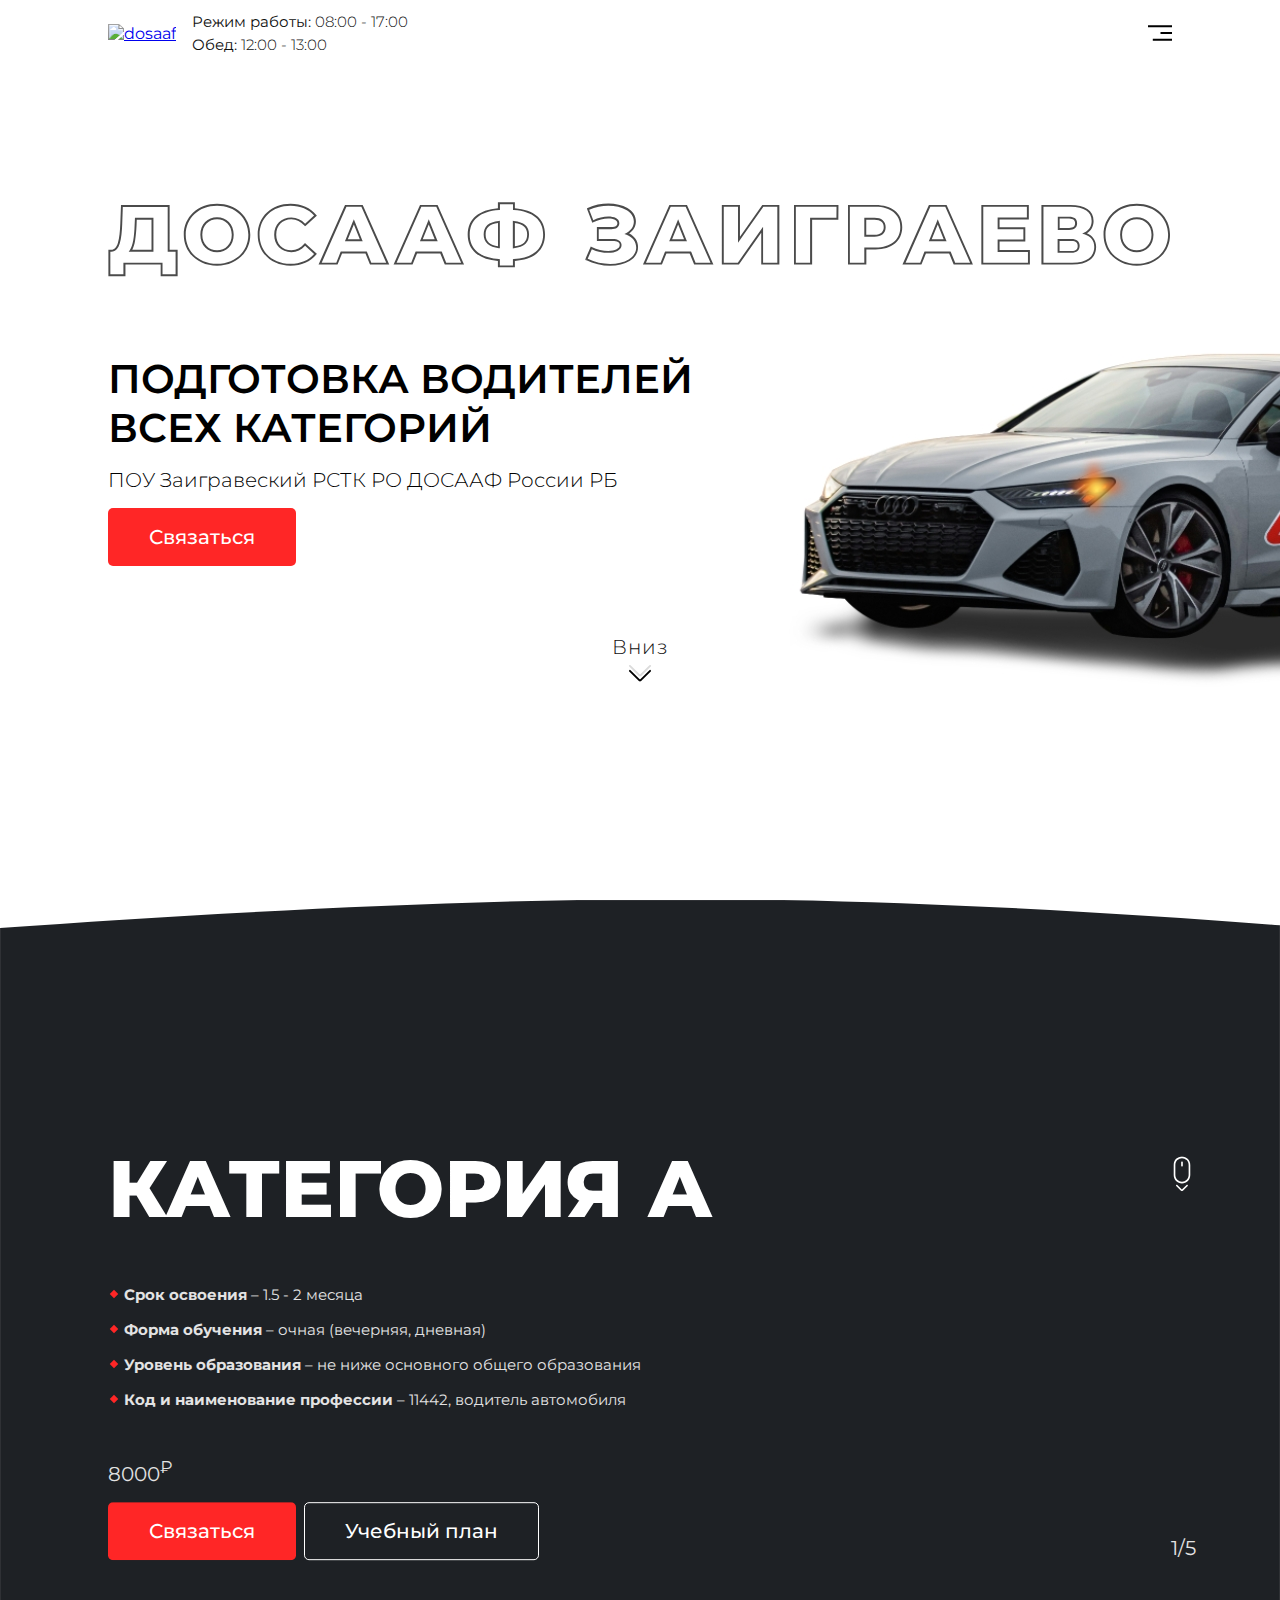
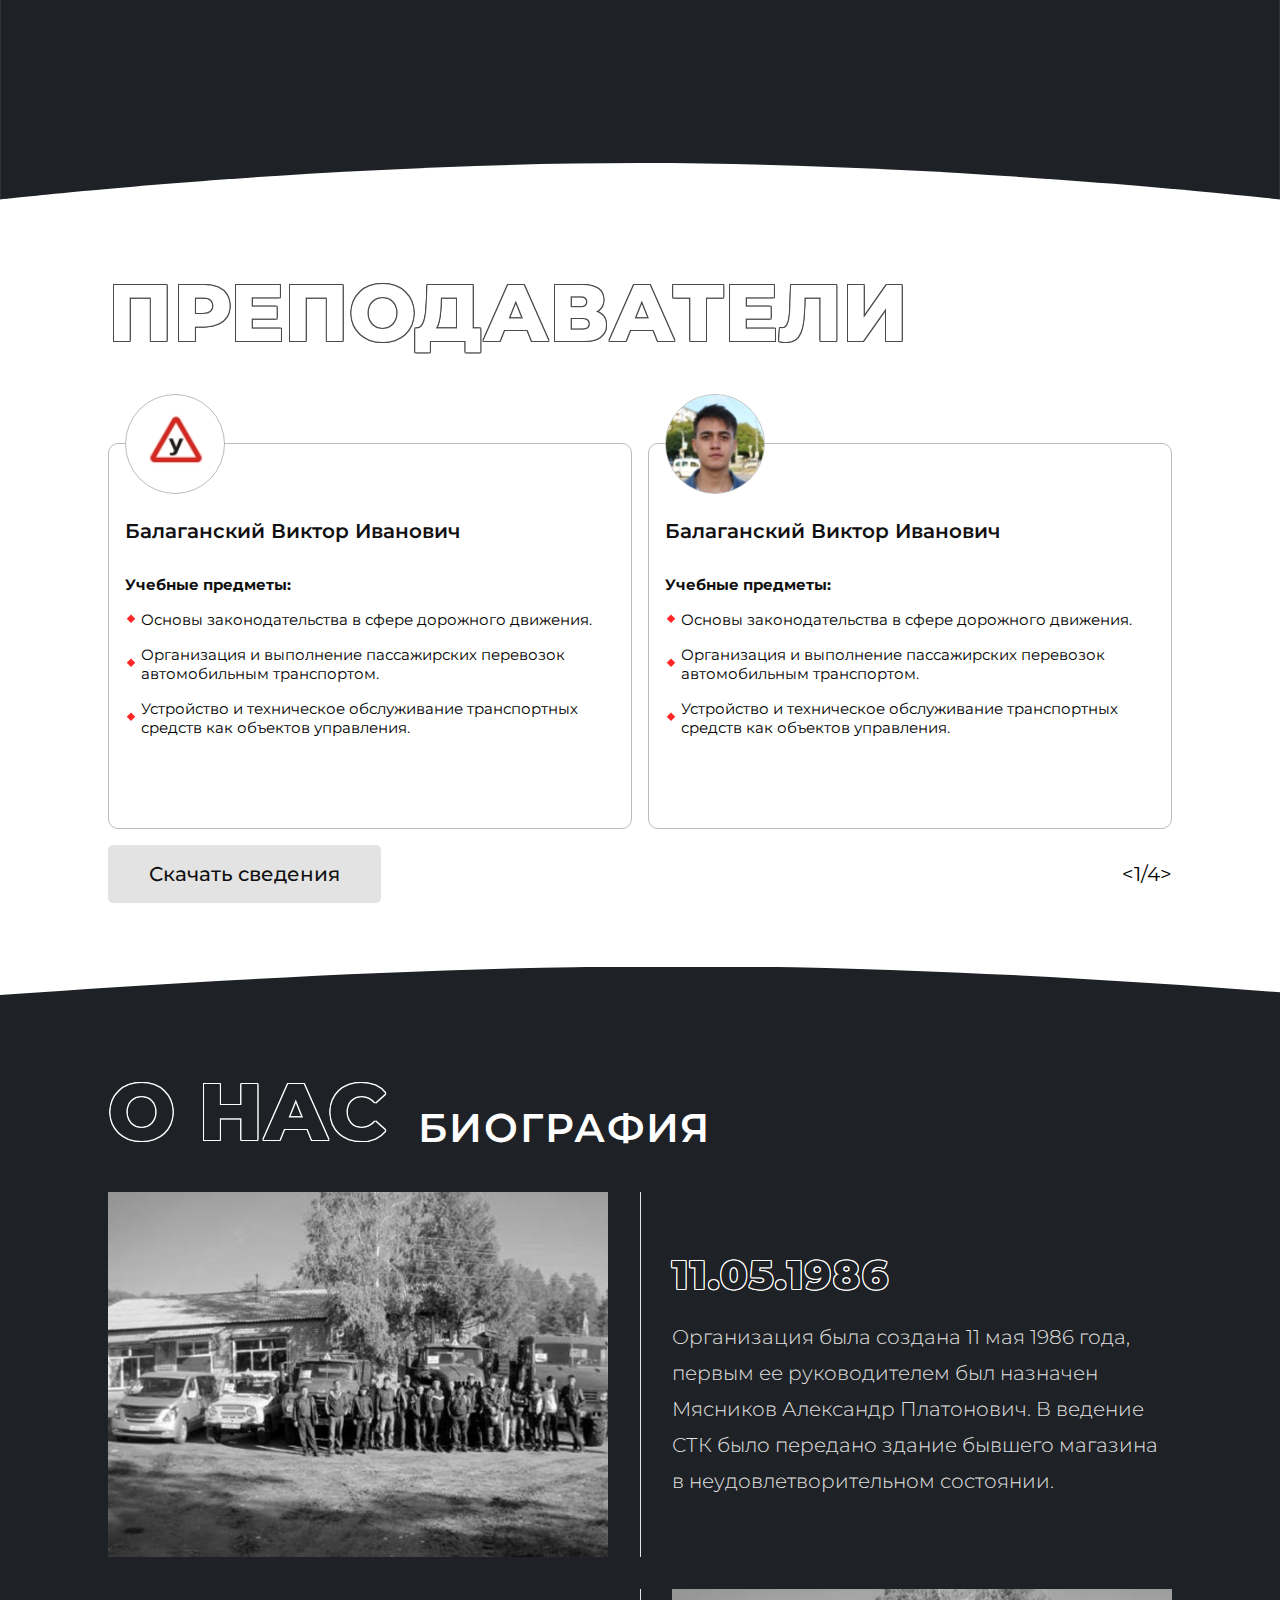
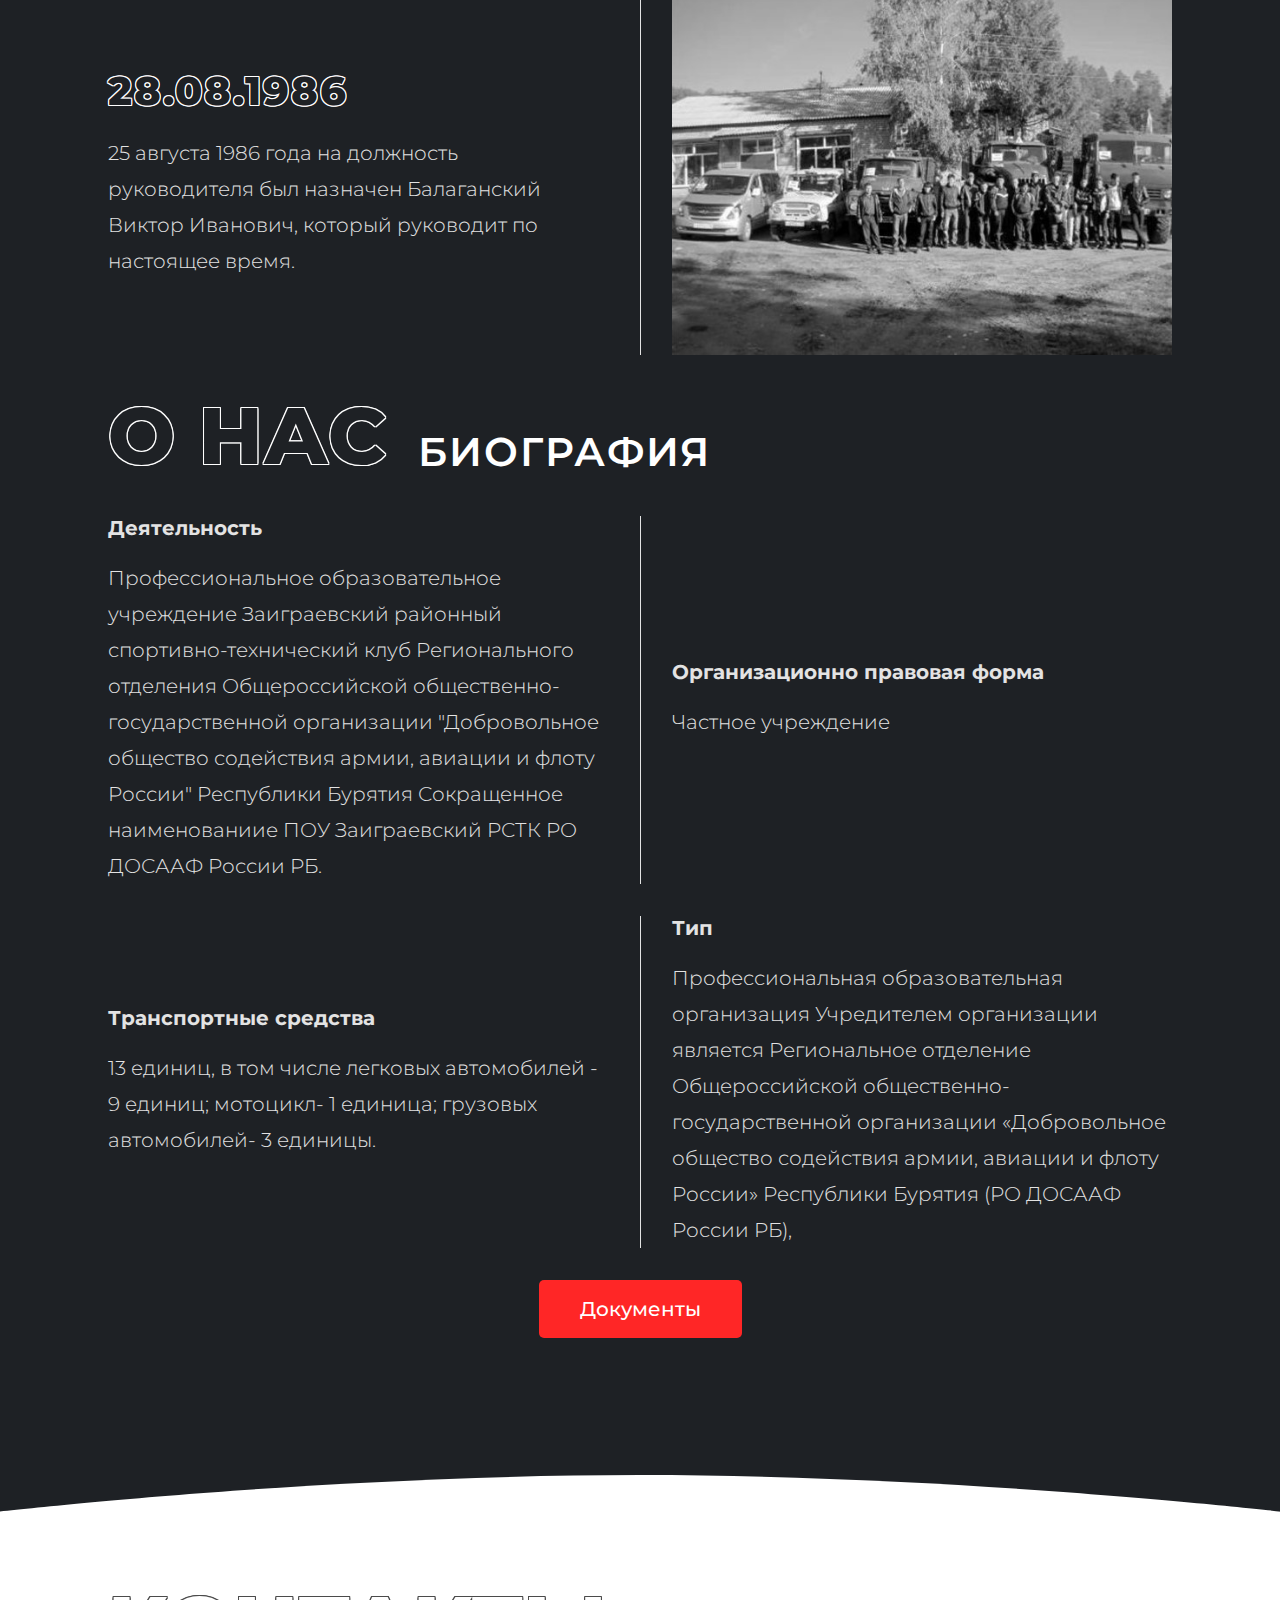
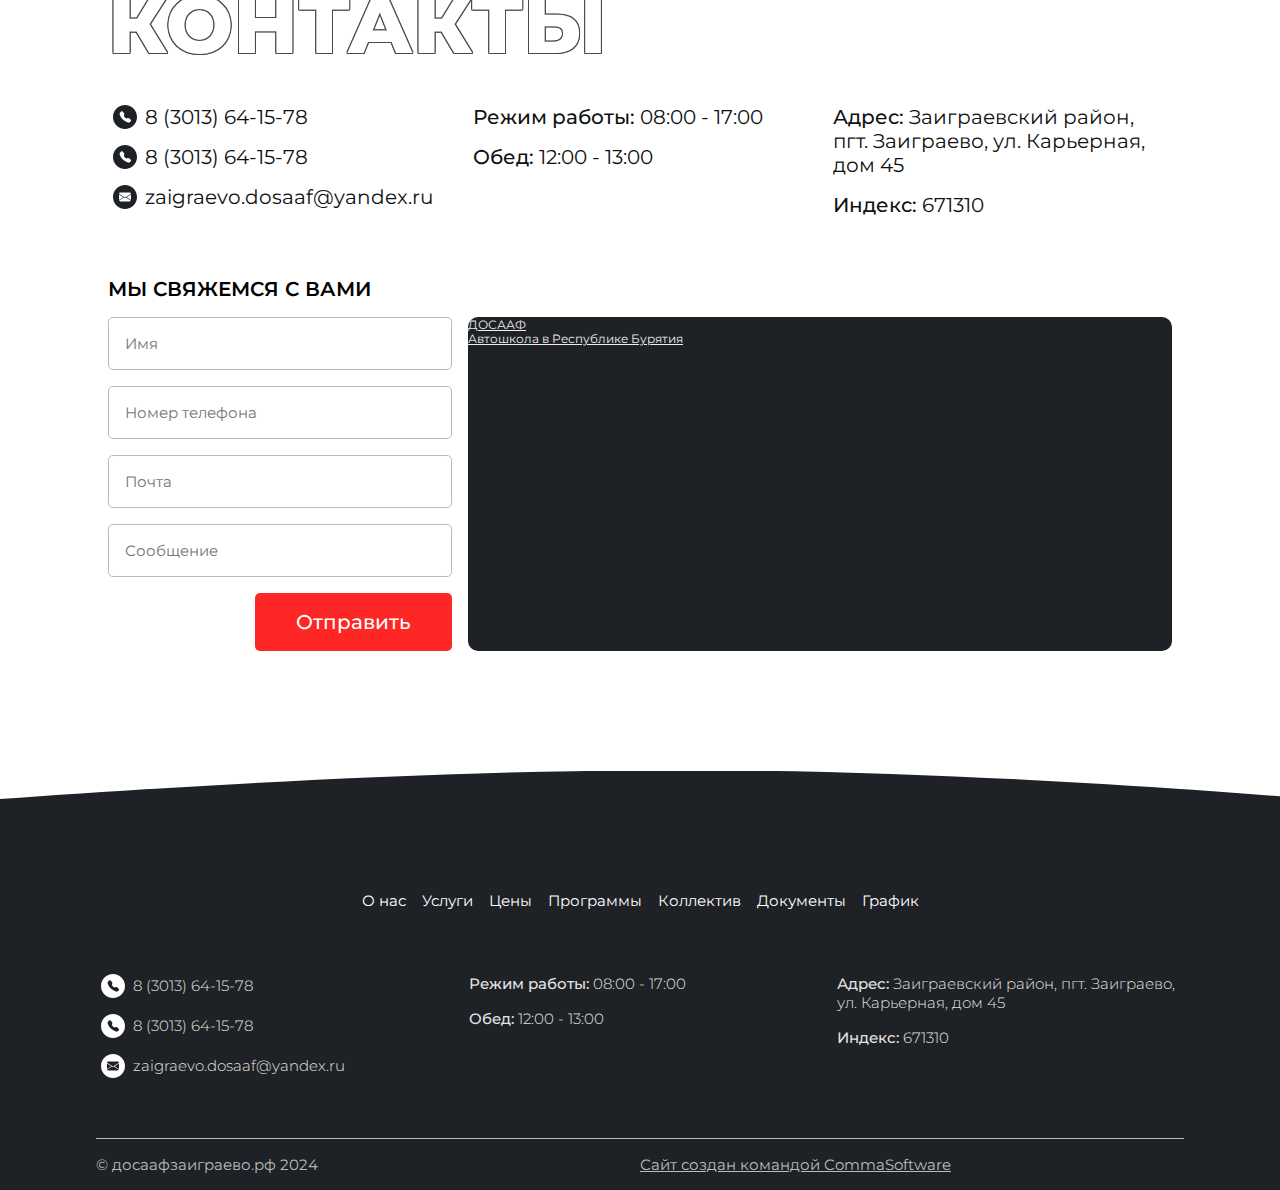
==== commit 16741e21: "ScrollCourse debud" ====
--- a/dosaaf-zaigraevo/index.html
+++ b/dosaaf-zaigraevo/index.html
@@ -272,7 +272,7 @@
 				</div>
 			</div>
 		</div>
-	</div>
+	</section>
 	<section class="section dark-background  is--top-round is--bottom-round">
 		<div class="container" id="about-us-section">
 			<article class="article-content">
--- a/dosaaf-zaigraevo/css/root.css
+++ b/dosaaf-zaigraevo/css/root.css
@@ -64,4 +64,10 @@
 	:root {
 		--header-height: 92px;
 	}
+}
+
+@keyframes waving {
+	0% { transform: translateY(0%); }
+	25% { transform: translateY(0%); }
+	100% { transform: translateY(15%); }
 }--- a/dosaaf-zaigraevo/css/sections/main-banner.css
+++ b/dosaaf-zaigraevo/css/sections/main-banner.css
@@ -61,6 +61,7 @@
 	margin-bottom: 32px;
 	display: flex;
 	justify-content: center;
+
 }
 
 .main-banner__scroll-down a {
@@ -78,7 +79,10 @@
 	display: block;
 	width: 24px;
 	margin-top: 4px;
+	animation: waving infinite alternate-reverse ease-in-out 600ms;
 }
+
+
 
 @keyframes flashing {
 	0% { opacity: 0%; }
--- a/dosaaf-zaigraevo/css/sections/courses.css
+++ b/dosaaf-zaigraevo/css/sections/courses.css
@@ -7,18 +7,13 @@
 #courses-section .secrion__scroll-wrapper {
 	width: calc(100% + 35px);
 	height: calc(100dvh);
-	overflow-y: scroll;
-	scroll-snap-type: y mandatory;
+	overflow: hidden;
 }
 
 #courses-section .courses {
-	height: calc(100dvh);
-	scroll-snap-align: start;
-	pointer-events: none;
-	/* background-position: center;
-	background-size: cover;
-	background-color: var(--dark-background);
-	backdrop-filter: grayscale(100%); */
+	position: absolute;
+	width: 100%;
+	height: 100dvh;
 }
 
 #courses-section .container {
@@ -54,6 +49,19 @@
 	object-fit: cover;
 	filter: grayscale(100%);
 	opacity: 0.1;
+}
+
+#courses-section .courses .courses__bg {
+	transform: translateY(100%);
+	transition: 300ms ease-out;
+}
+
+#courses-section .courses.is--active .courses__bg {
+	transform: translateY(0%);
+}
+
+#courses-section .courses.is--prev .courses__bg {
+	transform: translateY(-100%);
 }
 
 .courses__article .container-title {
@@ -105,6 +113,7 @@
 	display: block;
 	width: 28px;
 	fill: var(--color-white);
+	animation: waving infinite alternate-reverse ease-in-out 600ms;
 }
 
 .courses__page-info {
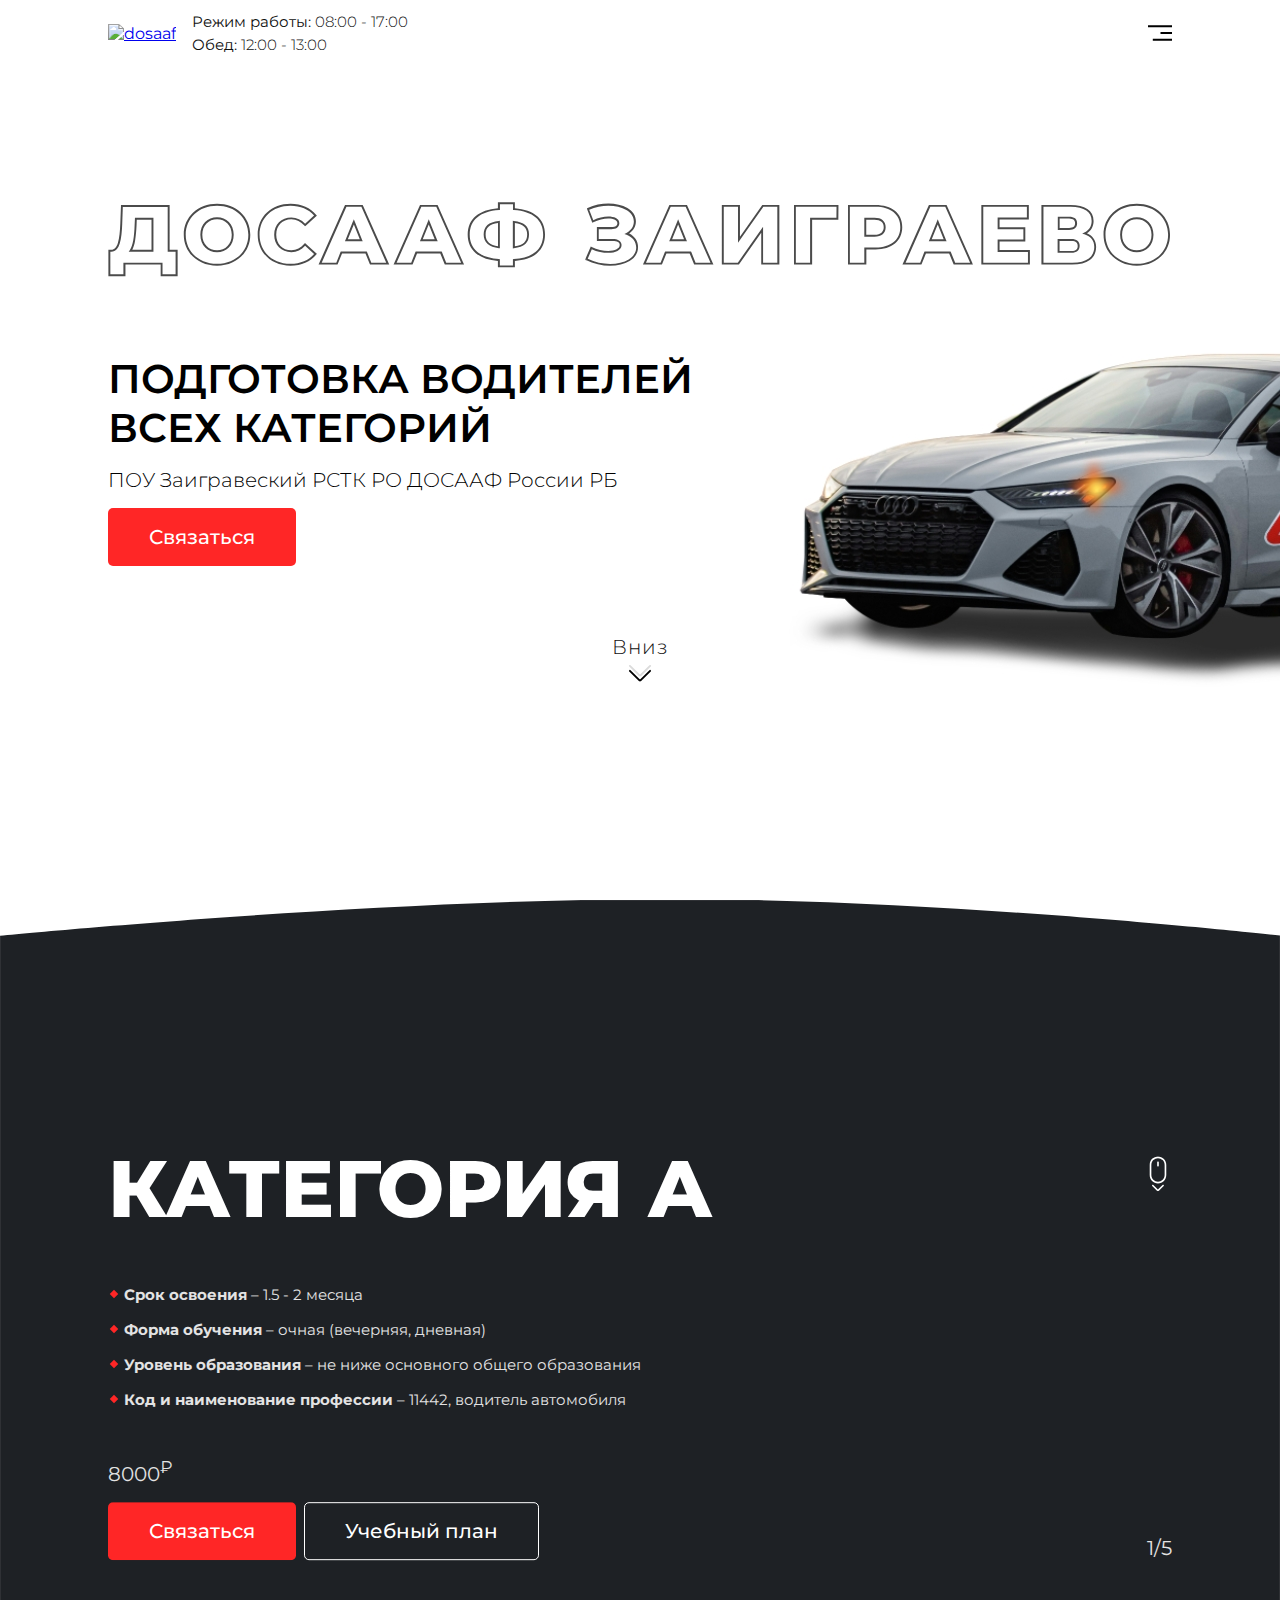
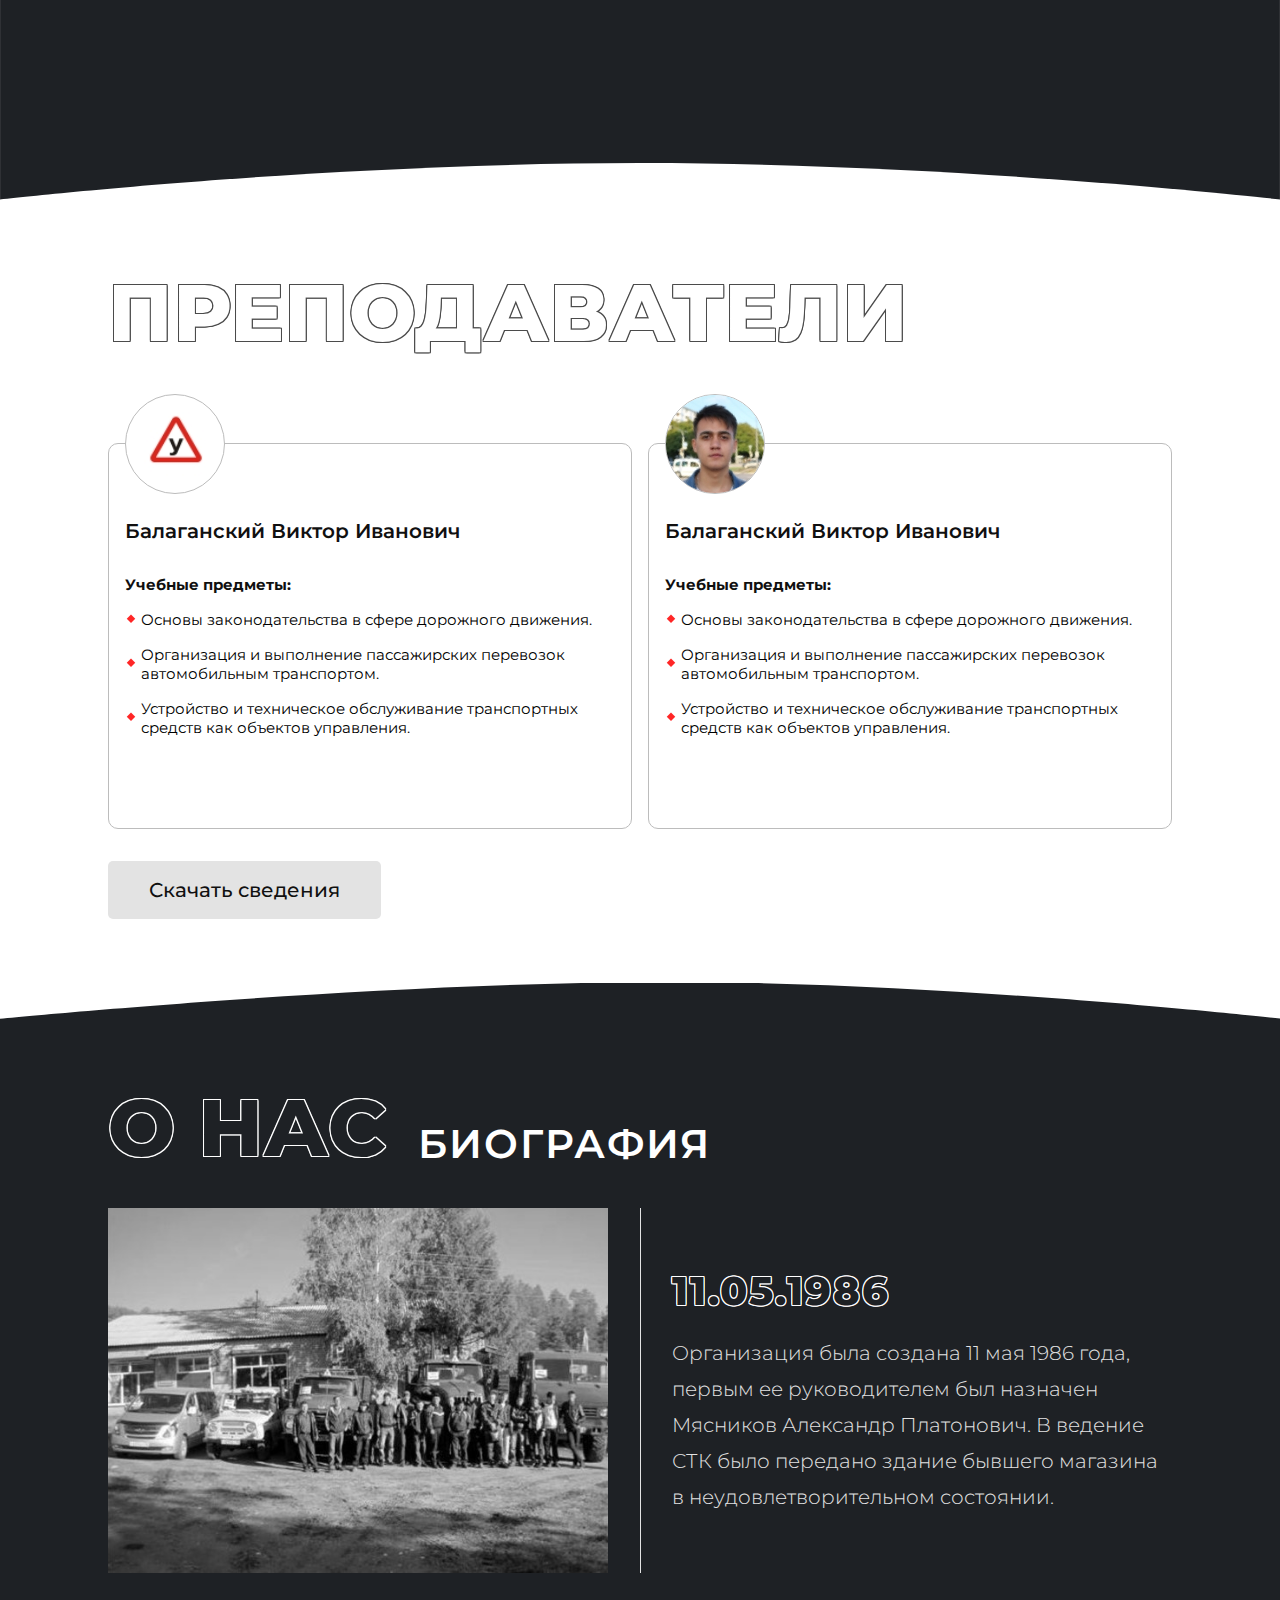
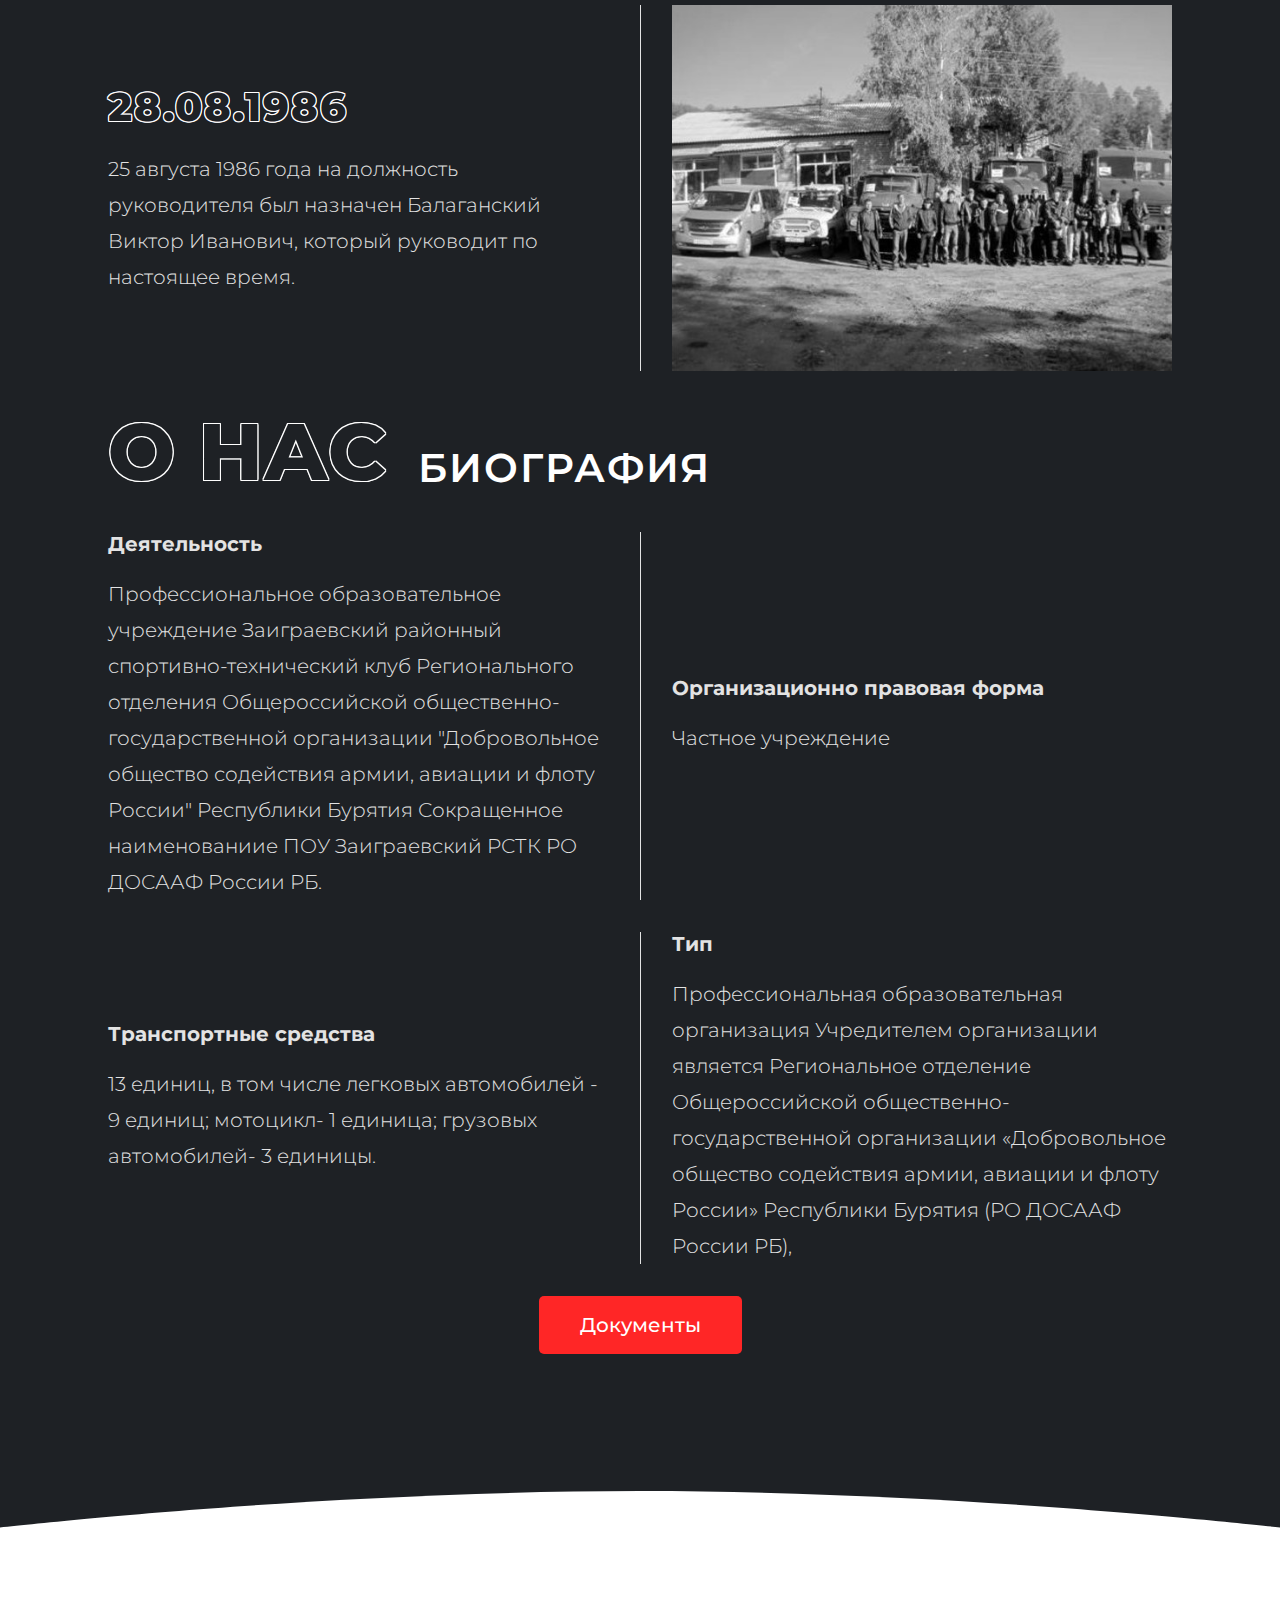
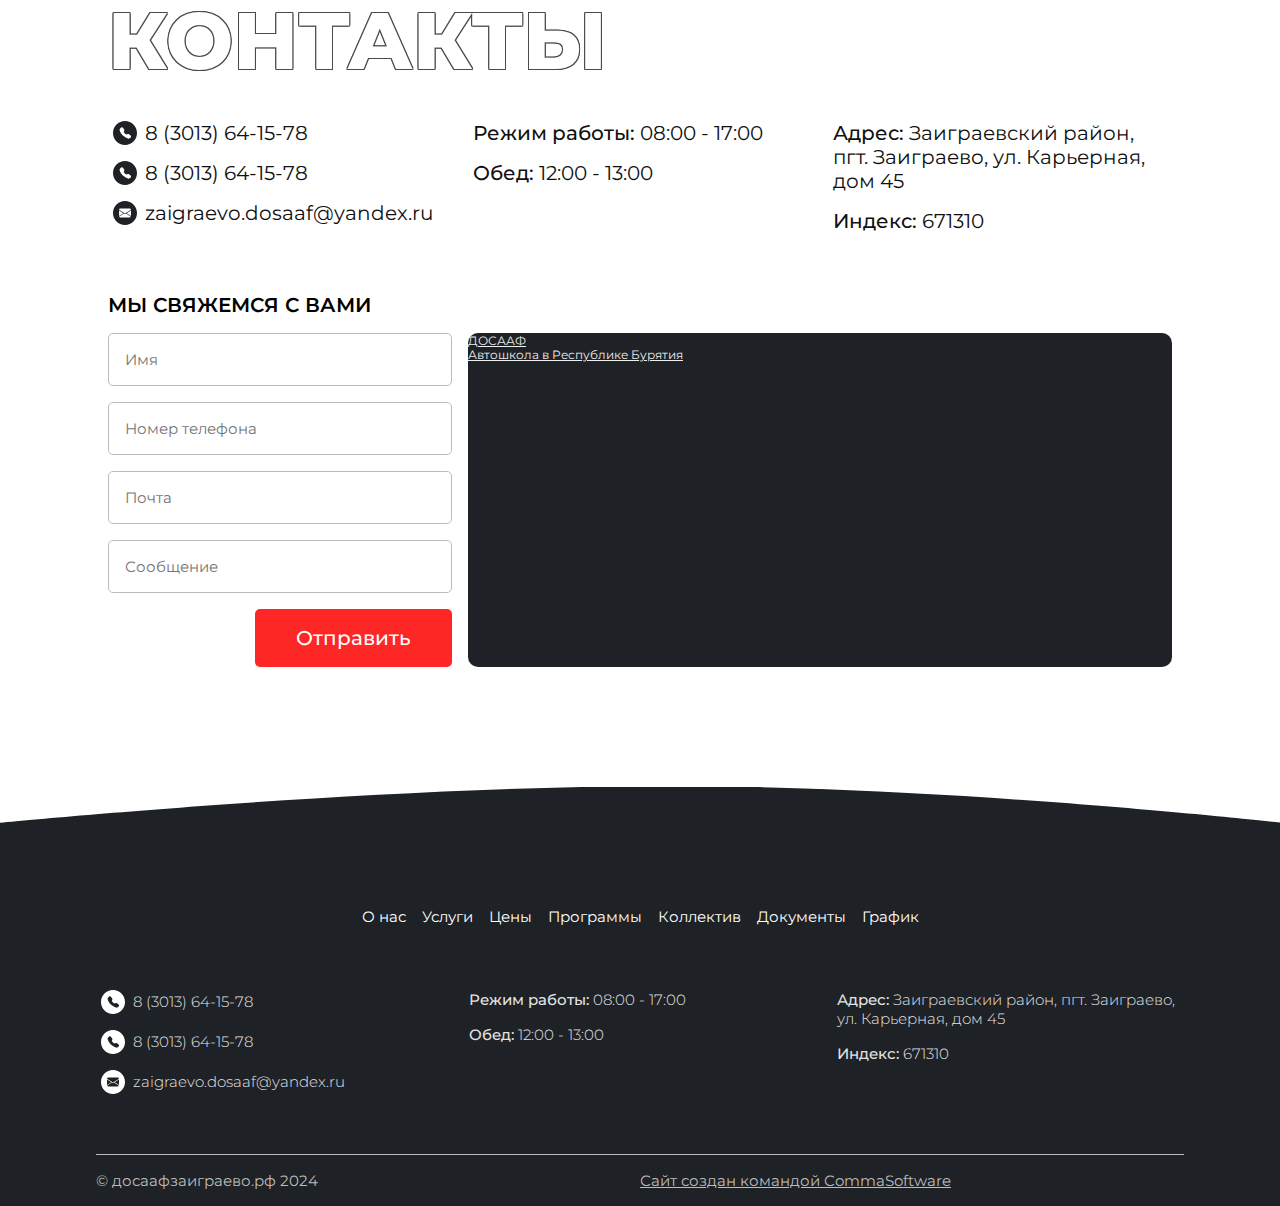
==== commit c00c28c5: "Layouts debug" ====
--- a/dosaaf-zaigraevo/index.html
+++ b/dosaaf-zaigraevo/index.html
@@ -264,12 +264,23 @@
 						</ul>
 					</div>
 				</div>
+				<div class="teachers__card">
+					<div class="teachers__card__photo">
+						<img src="img/sign.jpeg" alt="photo" loading="lazy">
+					</div>
+					<h3 class="teachers__card__name">Балаганский Виктор Иванович</h3>
+					<div class="teachers__card__info">
+						<p><b>Учебные предметы:</b></p>
+						<ul>
+							<li>Основы законодательства в сфере дорожного движения.</li>
+							<li>Организация и выполнение пассажирских перевозок автомобильным транспортом.</li>
+							<li>Устройство и техническое обслуживание транспортных средств как объектов управления.</li>
+						</ul>
+					</div>
+				</div>
 			</article>
 			<div class="teachers__btn">
 				<button class="btn is--default" type="submit">Скачать сведения</button>
-				<div class="counter-list">
-					<p><1/4></p>
-				</div>
 			</div>
 		</div>
 	</section>
--- a/dosaaf-zaigraevo/css/root.css
+++ b/dosaaf-zaigraevo/css/root.css
@@ -62,7 +62,7 @@
 
 @media screen and (max-width: 768px) {
 	:root {
-		--header-height: 92px;
+		--header-height: 76px;
 	}
 }
 
--- a/dosaaf-zaigraevo/css/ui.css
+++ b/dosaaf-zaigraevo/css/ui.css
@@ -1,6 +1,8 @@
 /* ----- Sections ----- */
 .section {
-	scroll-snap-align: end;
+	box-sizing: border-box;
+	width: 100%;
+	overflow: hidden;
 }
 
 /* ----- Containers ----- */
@@ -16,8 +18,8 @@
 	display: block;
 	position: absolute;
 	top: -1px;
-	left: -25%;
-	right: -25%;
+	left: -16px;
+	right: -16px;
 	z-index: 20;
 }
 
@@ -231,4 +233,10 @@
 	button {
 		width: 100%;
 	}
+
+	.dark-background.is--top-round::before,
+	.dark-background.is--bottom-round::before {
+		left: -50%;
+		right: -50%;
+	}
 }--- a/dosaaf-zaigraevo/css/sections/teachers.css
+++ b/dosaaf-zaigraevo/css/sections/teachers.css
@@ -1,15 +1,19 @@
 .teachers {
-	margin-top: 50px;
-	display: grid;
-	grid-template-columns: 1fr 1fr;
-	grid-column-gap: 16px;
+	overflow-x: auto;
+	scroll-snap-type: x mandatory;
+	padding-top: 50px;
+	padding-bottom: 16px;
+	display: flex;
+	gap: 16px;
 }
 
 .teachers__card {
+	min-width: calc(50% - 8px);
 	position: relative;
 	border: var(--border-gray);
 	border-radius: 10px;
 	padding: 75px 16px;
+	scroll-snap-align: start;
 }
 
 .teachers__card__photo {
@@ -75,16 +79,13 @@
 
 @media screen and (max-width: 768px) {
 	.teachers {
-		display: grid;
-		grid-template-columns: 1fr;
+		margin-right: -16px;
+		padding-right: 16px;
 	}
 
 	.teachers__card {
+		min-width: calc(100% - 25px);
 		padding: 75px 12px;
-	}
-
-	.teachers__card:nth-child(2) {
-		display: none;
 	}
 
 	.teachers__btn {
--- a/dosaaf-zaigraevo/css/sections/courses.css
+++ b/dosaaf-zaigraevo/css/sections/courses.css
@@ -1,13 +1,8 @@
 #courses-section {
 	position: relative;
 	z-index: 11;
-	overflow: hidden;
-}
-
-#courses-section .secrion__scroll-wrapper {
-	width: calc(100% + 35px);
+	overflow-y: hidden;
 	height: calc(100dvh);
-	overflow: hidden;
 }
 
 #courses-section .courses {
@@ -29,7 +24,7 @@
 	z-index: 1;
 	transform: translateY(10%) translateX(300%) rotate(17.5deg);
 	display: flex;
-	width: var(--width-container);
+	width: calc(var(--width-container) - 24px);
 	flex-direction: column;
 	justify-content: space-between;
 	transition: 450ms ease-out;
@@ -128,6 +123,74 @@
 	gap: var(--space-2x)
 }
 
+@media not (pointer: fine) { /* Для сенорных устройств */
+	#courses-section {
+		overflow: hidden;
+		height: auto;
+		min-height: auto;
+	}
+
+	#courses-section .courses__article { 
+		position: static;
+		transform: none;
+	}
+
+	#courses-section .container {
+		min-height: auto;
+		height: auto;
+		overflow: visible;
+	}
+
+	#courses-section .courses {
+		position: relative;
+		height: auto;
+		min-height: auto;
+		overflow: visible;
+	}
+
+	#courses-section .courses::before {
+		content: url("data:image/svg+xml, <svg viewBox='0 0 1552 46' fill='none' xmlns='http://www.w3.org/2000/svg'><path d='M1552 45.135C1552 45.135 1131 -2.86499 776 0.13501C421 3.13501 0 45.135 0 45.135V0.13501L1552 0.13501V45.135Z' fill='%23ffffff'/></svg>");
+		display: block;
+		position: absolute;
+		top: -1px;
+		left: -50%;
+		right: -50%;
+		z-index: 20;
+	}
+	
+	#courses-section .courses::after {
+		content: url("data:image/svg+xml, <svg viewBox='0 0 1552 46' fill='none' xmlns='http://www.w3.org/2000/svg'><path d='M0 45.135C0 45.135 384 0.13501 776 0.13501C1168 0.13501 1552 45.135 1552 45.135H0Z' fill='%23FFFFFF'/></svg>");
+		display: block;
+		position: absolute;
+		bottom: -4.5px;
+		left: -50%;
+		right: -50%;
+		z-index: 20;
+	}
+
+	#courses-section .courses .courses__bg {
+		position: absolute;
+		transform: none;
+	}
+
+	#courses-section .courses.is--active .courses__article,
+	#courses-section .courses.is--prev .courses__article {
+		position: static;
+		transform: none;
+	}
+
+	.courses__mouse-icon,
+	.courses__page-info {
+		display: none;
+	}
+}
+
+@media screen and (max-width: 1088px) {
+	.courses__article {
+		width: calc(100% - 24px);
+	}
+}
+
 @media screen and (max-width: 768px) {
 	.courses__article {
 		display: grid;
@@ -136,7 +199,7 @@
 		row-gap: var(--space-32x);
 	}
 
-	.courses__mouse-logo, .courses__page-info {
+	.courses__mouse-icon, .courses__page-info {
 		display: none;
 	}
 
